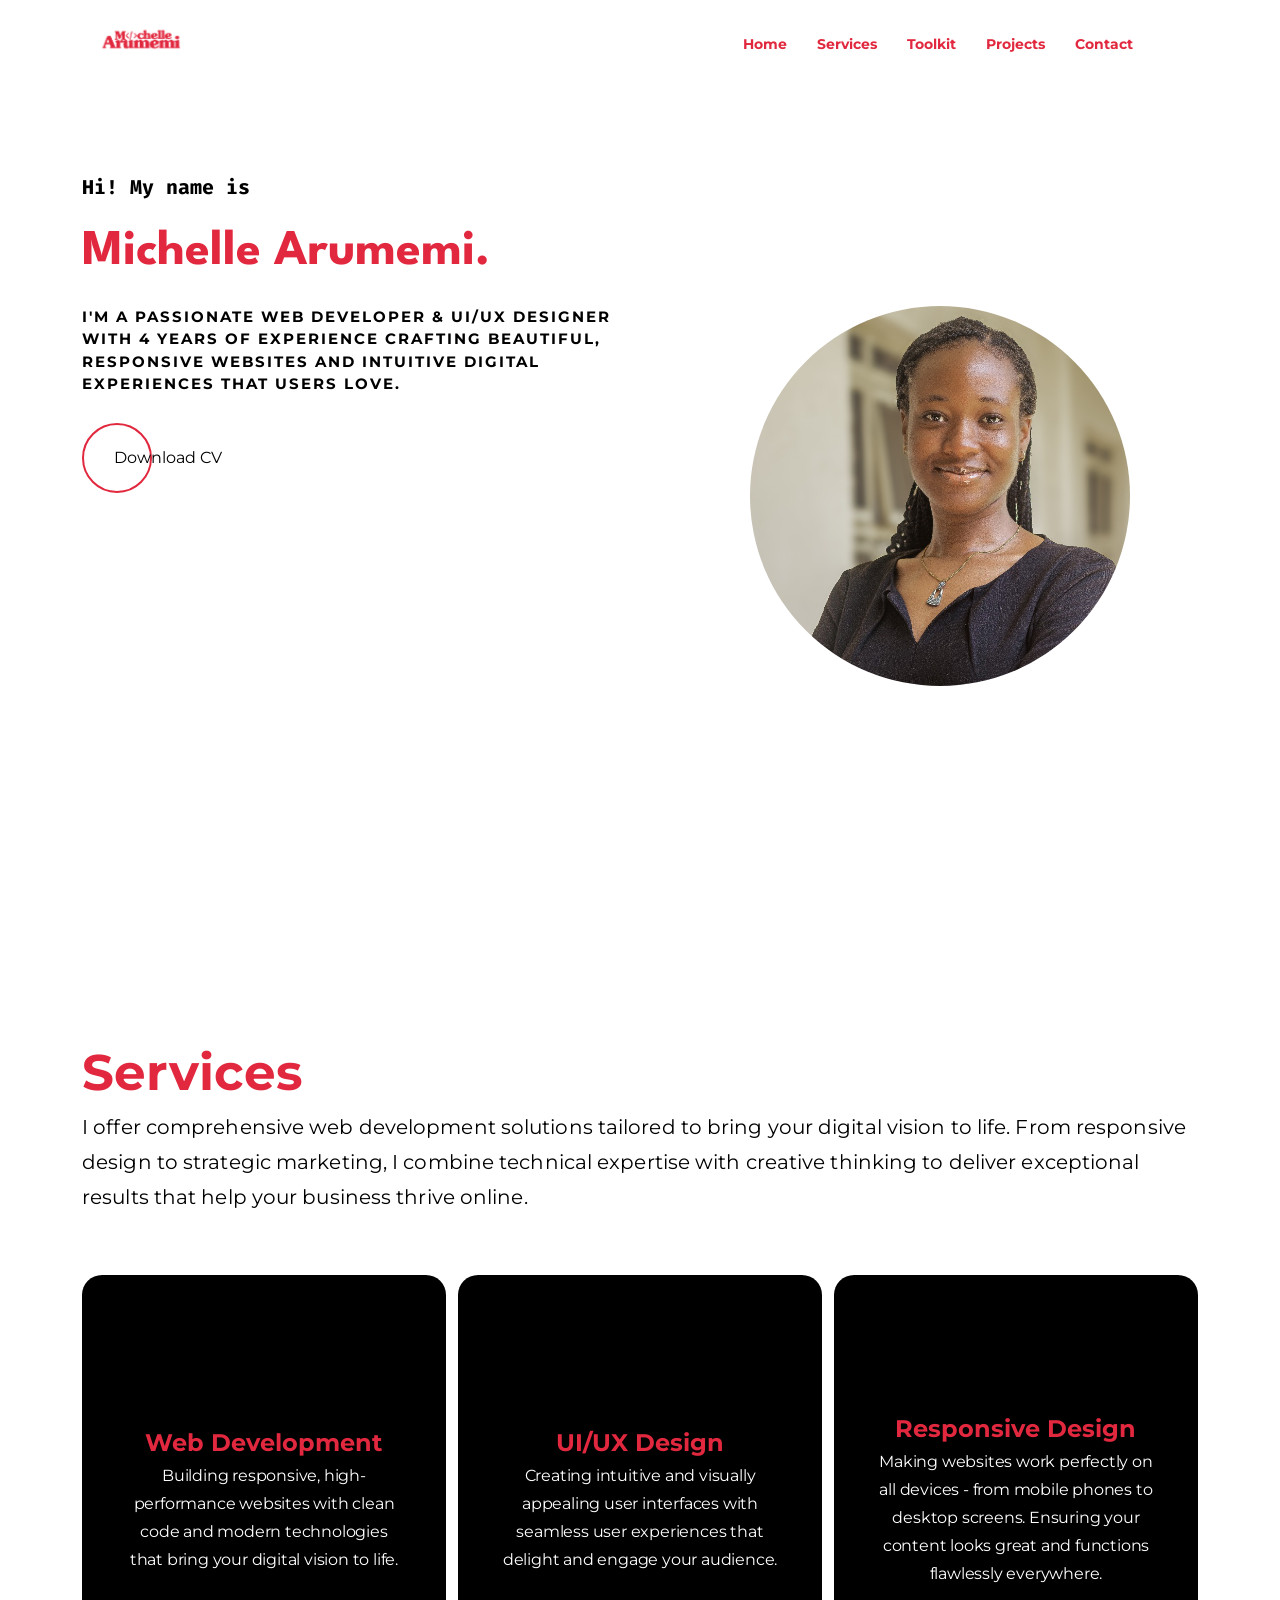
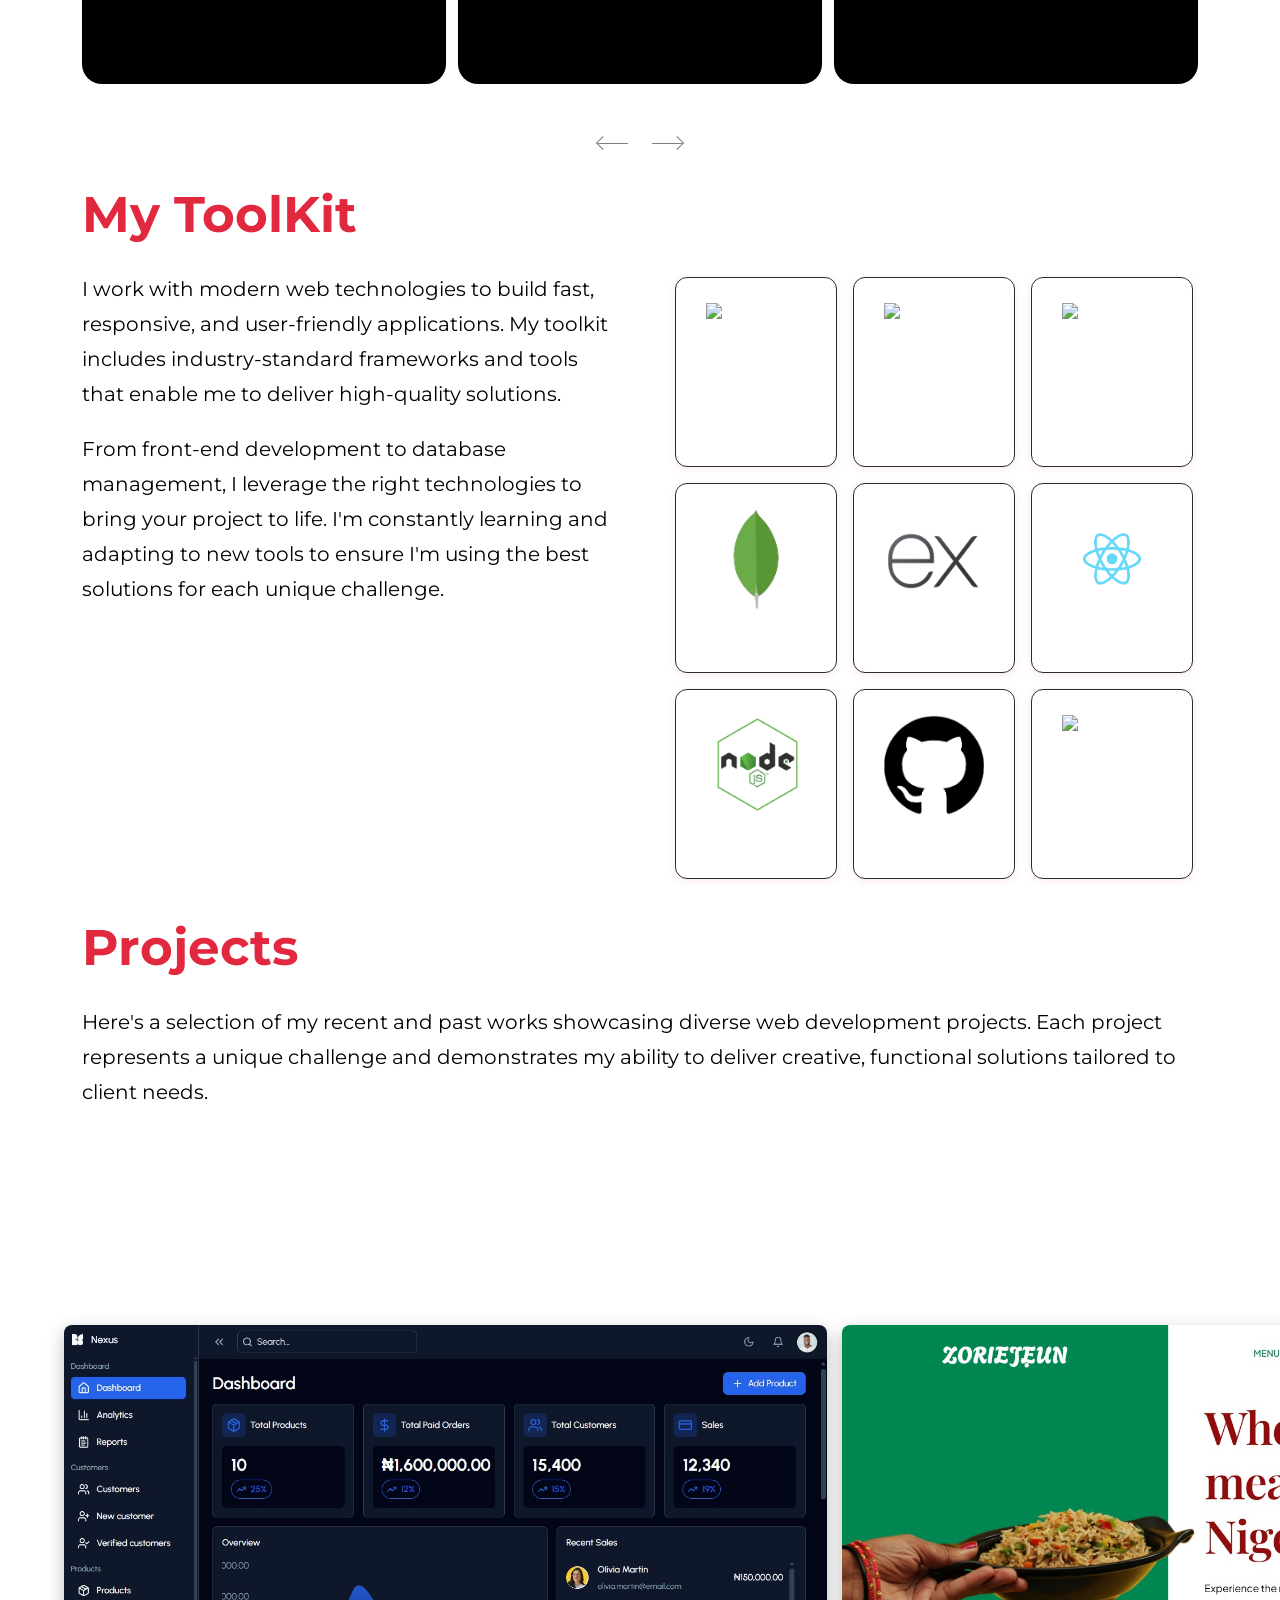
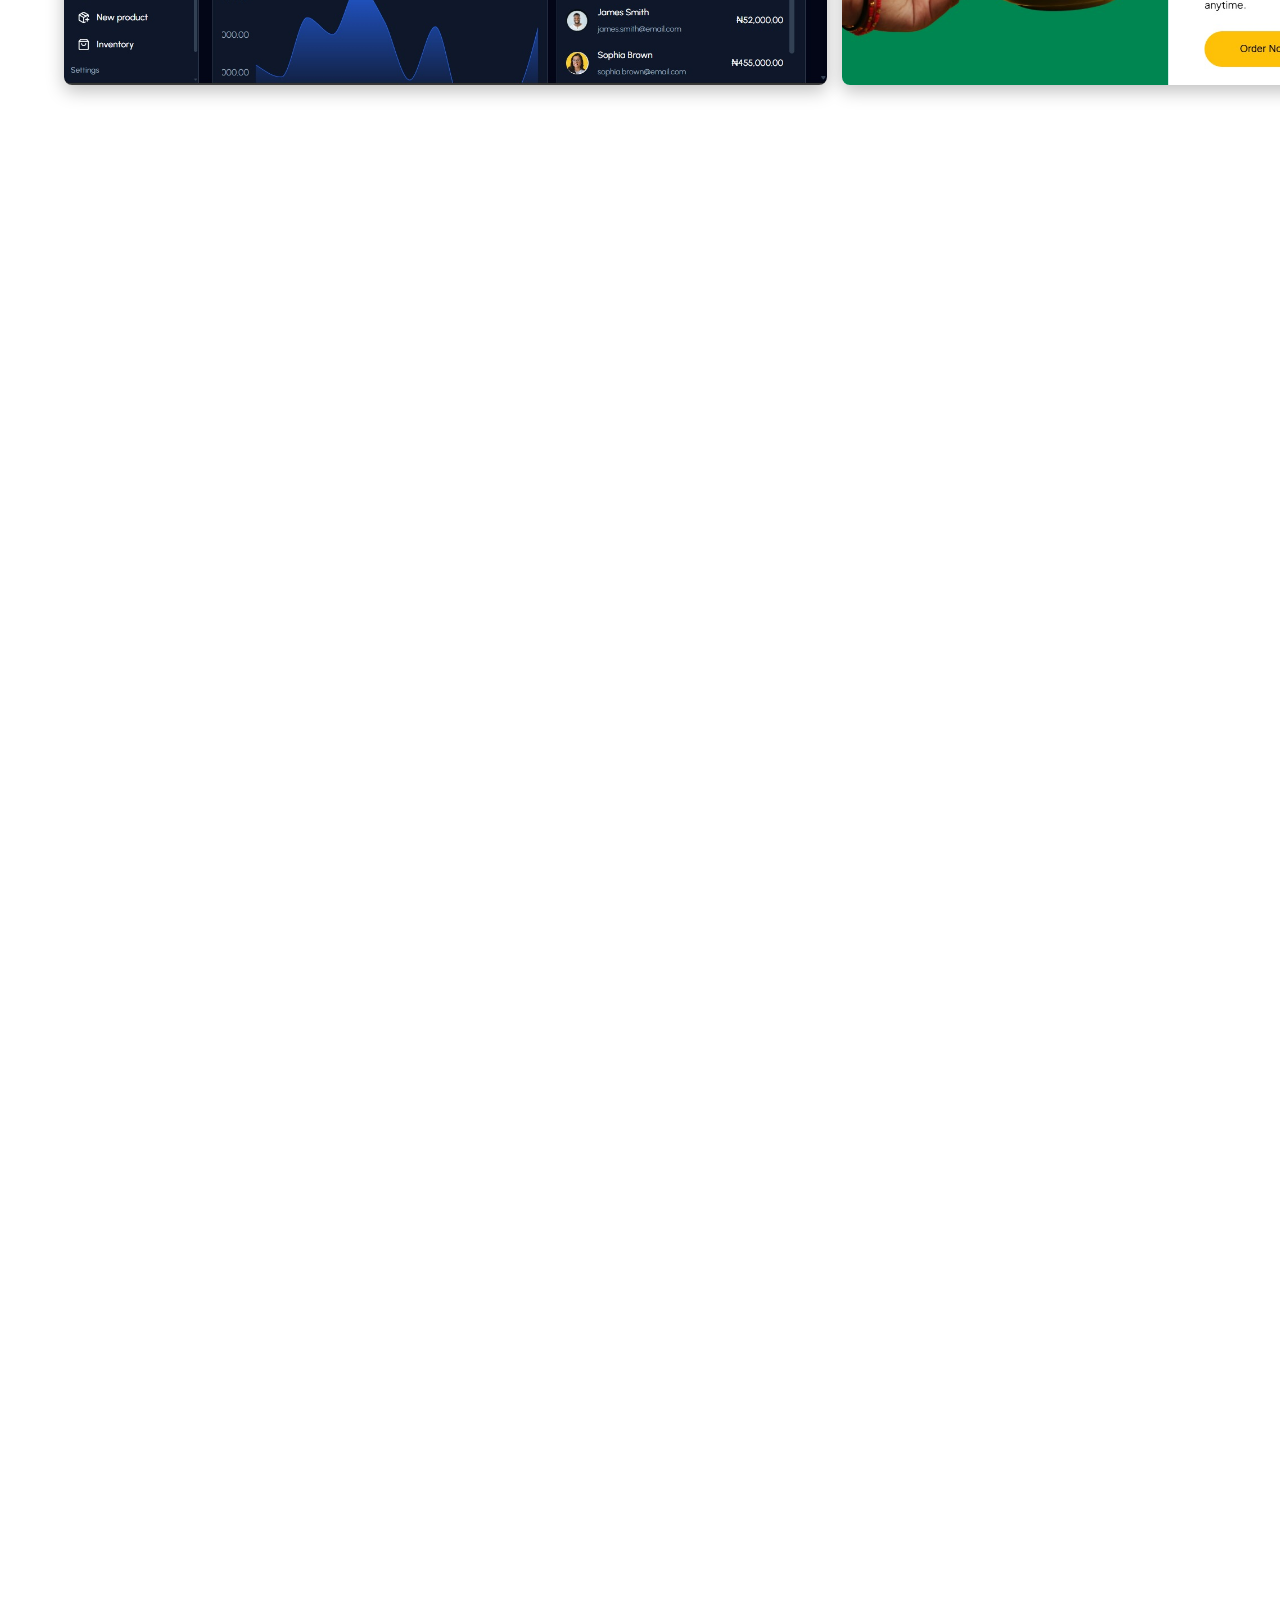
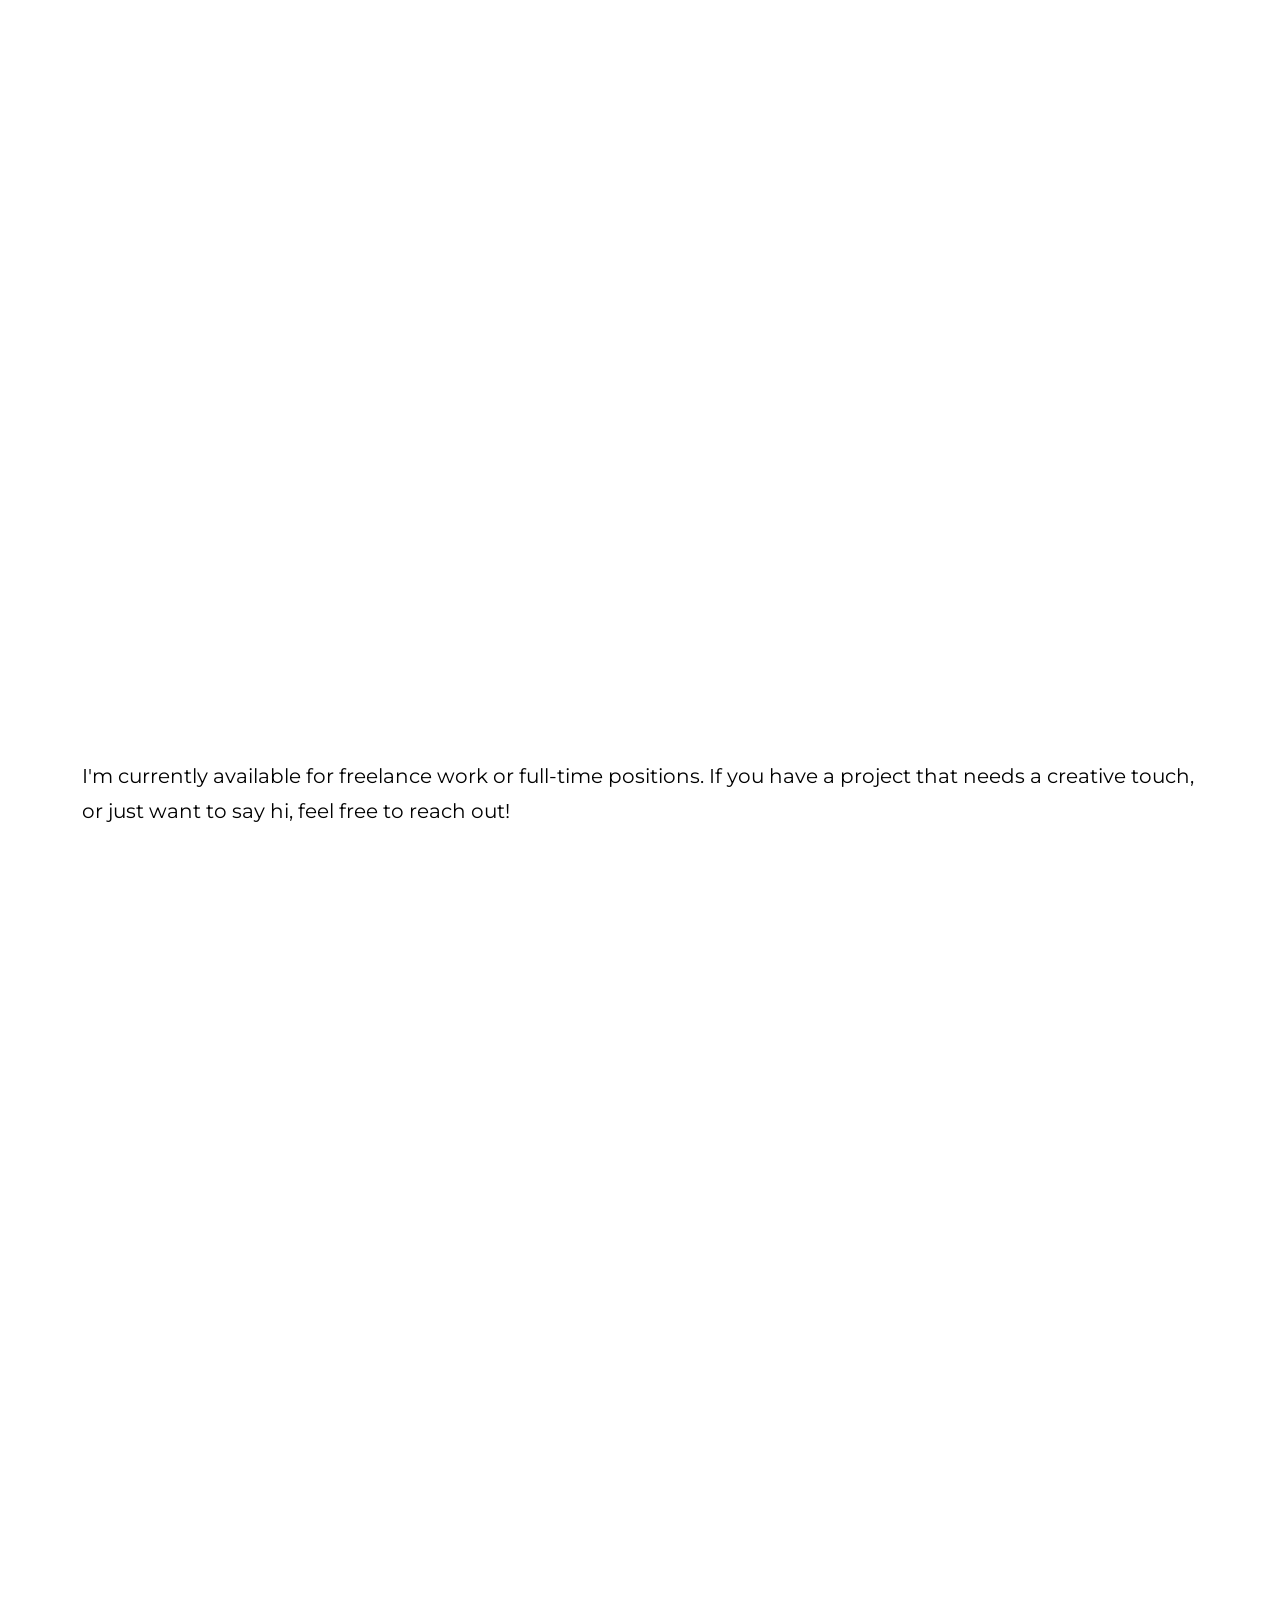
==== src/index.html @ b8d6b75d "added google verification meta tag" ====
<!DOCTYPE html>
<html lang="en">

<head>
  <meta charset="UTF-8">
  <meta http-equiv="X-UA-Compatible" content="IE=edge">
  <meta name="viewport" content="width=device-width, initial-scale=1.0">
  <meta name="google-site-verification" content="GN6QaIJpRxOqWHEwsWYzcxmdAcylYcNtfnic8w0XqiE" />
  

  <!-- primary meta tags -->
  <title>Michelle Arumemi - Web Development Portfolio</title>
  <meta name="title" content="Michelle Arumemi- Web Developer">
  <meta name="description" content="Michelle Arumemi - Web Developer crafting responsive, user-centric websites with HTML, CSS, JavaScript & React. View my portfolio of modern web projects.">
  <meta name="keywords" content="Michelle Arumemi, web developer, UI developer, HTML, CSS, JavaScript, React, modern web development, portfolio, responsive design, user-centric websites, front-end development, web projects">
  <meta name="author" content="Michelle Arumemi">

<!-- Favicon -->
<link rel="icon" type="image/svg+xml" href="./assets/images/mylogo.svg">
<link rel="icon" type="image/png" sizes="32x32" href="./assets/images/mylogo-32x32.png">
<link rel="icon" type="image/png" sizes="16x16" href="./assets/images/mylogo-16x16.png">
<link rel="apple-touch-icon" sizes="180x180" href="./assets/images/mylogo-180x180.png">
<link rel="manifest" href="./site.webmanifest">

  <!-- google font link -->
  <link rel="preconnect" href="https://fonts.googleapis.com">
  <link rel="preconnect" href="https://fonts.googleapis.com">
  <link rel="preconnect" href="https://fonts.gstatic.com" crossorigin>
  <link href="https://fonts.googleapis.com/css2?family=Agbalumo&family=Fira+Code:wght@300..700&family=League+Spartan:wght@100..900&family=Miniver&family=Montserrat:ital,wght@0,100..900;1,100..900&family=Playfair+Display:ital,wght@0,400..900;1,400..900&family=Roboto:ital,wght@0,100..900;1,100..900&family=Urbanist:ital,wght@0,100..900;1,100..900&display=swap" rel="stylesheet">
  
  <!-- custom css link -->
  <link rel="stylesheet" href="./css/style.css">

  <!-- Vercel Speed Insights -->
   <script>
    window.si = window.si || function () { (window.siq = window.siq || []).push(arguments); };
  </script>

   <script defer src="https://cdn.vercel-insights.com/v1/speed-insights/script.js"></script>

  <!-- Vercel Analytics -->
  <script defer src="https://cdn.vercel-insights.com/v1/script.js"></script>

  <!-- preload images -->
  <link rel="preload" as="image" href="./assets/images/hero-banner.jpg">

</head>

<body>

  <!-- #PRELOADER -->
  <div class="preloader" data-preloader>
<div class="preloader-wrap" id="star-preloader">
  <svg id="star" viewBox="-110 -110 220 220">
    <path id="star-path" d=""/>
    <circle id="dot" class="dot" r="5" cx="0" cy="0"/>
  </svg>
</div>
  </div>
  <!-- #HEADER -->
  <header class="header" data-header>
    <div class="container">
      <div style="display: contents;">
        <a href="">
          <img src="./assets/images/logo.png" class="logo" alt="Logo">
        </a>

        <button class="nav-toggle-btn" aria-label="Toggle menu">
          <span class="line line-1"></span>
          <span class="line line-2"></span>
          <span class="line line-3"></span>
        </button>

        <nav class="navbar">
          <ul class="navbar-list">
            <li><a href="#home" class="navbar-link">Home</a></li>
            <li><a href="#services" class="navbar-link">Services</a></li>
            <li><a href="#toolkit" class="navbar-link">Toolkit</a></li>
            <li><a href="#projects" class="navbar-link">Projects</a></li>
            <li><a href="#contact" class="navbar-link">Contact</a></li>
            <li>
              <a href="#" class="dark-mode-toggle" id="dark-mode-toggle" aria-label="Toggle dark mode">
                <ion-icon name="moon-outline" class="moon-icon"></ion-icon>
                <ion-icon name="sunny-outline" class="sun-icon"></ion-icon>
              </a>
            </li>
          </ul>
        </nav>
      </div>
    </div>
  </header>

  <div class="overlay"></div>
  
  <main>
    <article>

      <!-- #HERO -->
      <section class="section hero wave-section" id="home" aria-label="home">
        <div class="container">
          <div class="hero-content">
            <h6 class="h6 hero-title">Hi! My name is</h6>
            <h1 class="name">Michelle Arumemi.</h1>
            <p class="hero-subtitle">
              I'm a passionate Web Developer & UI/UX Designer with 4 years of experience crafting beautiful, responsive websites and intuitive digital experiences that users love.
            </p>
            <p class="section-text">
              <a href="./assets/CV/Arumemi_Michelle_Webdev_CV.pdf" class="btn has-before" download>
                <span class="span">Download CV</span>
                <ion-icon name="download-outline" aria-hidden="true"></ion-icon>
              </a>
            </p>
          </div>
        </div>
        <!-- Hero Banner Image -->
        <img src="./assets/images/hero-banner.jpg" alt="Hero Banner" class="hero-banner">
      </section>

      <!-- #SERVICES -->
      <section class="services" id="services" aria-labelledby="service-label">
        <div class="container">
          <div class="title-wrapper">
            <div>
              <h2 class="h2 section-title" id="service-label">Services</h2>
            </div>
            <p class="section-text">
              I offer comprehensive web development solutions tailored to bring your digital vision to life. 
              From responsive design to strategic marketing, I combine technical expertise with creative thinking 
              to deliver exceptional results that help your business thrive online.
            </p>
          </div>

          <div class="slider" data-slider>
            <ul class="slider-container service-list" data-slider-container>
              <!-- Card 1: Web Development -->
              <li class="slider-item" data-slider-item>
                <div class="service-card">
                  <div class="card-icon">
                    <ion-icon name="desktop-outline"></ion-icon>
                  </div>
                  <h3 class="h3 card-title">Web Development</h3>
                  <p class="card-text">
                    Building responsive, high-performance websites with clean code and modern technologies that bring your digital vision to life.
                  </p>
                  <span class="text-lg card-number">01</span>
                </div>
              </li>
              
              <!-- Card 2: UI/UX Design -->
              <li class="slider-item" data-slider-item>
                <div class="service-card">
                  <div class="card-icon">
                    <ion-icon name="color-palette-outline"></ion-icon>
                  </div>
                  <h3 class="h3 card-title">UI/UX Design</h3>
                  <p class="card-text">
                    Creating intuitive and visually appealing user interfaces with seamless user experiences that delight and engage your audience.
                  </p>
                  <span class="text-lg card-number">02</span>
                </div>
              </li>

              <!-- Card 3: Responsive Design -->
              <li class="slider-item" data-slider-item>
                <div class="service-card">
                  <div class="card-icon">
                    <ion-icon name="phone-portrait-outline"></ion-icon>
                  </div>
                  <h3 class="h3 card-title">Responsive Design</h3>
                  <p class="card-text">
                    Making websites work perfectly on all devices - from mobile phones to desktop screens. Ensuring your content looks great and functions flawlessly everywhere.
                  </p>
                  <span class="text-lg card-number">03</span>
                </div>
              </li>

              <!-- Card 4: Website Maintenance -->
              <li class="slider-item" data-slider-item>
                <div class="service-card">
                  <div class="card-icon">
                    <ion-icon name="settings-outline"></ion-icon>
                  </div>
                  <h3 class="h3 card-title">Website Maintenance</h3>
                  <p class="card-text">
                    Providing ongoing support, security updates, bug fixes, and content management to keep your website secure and running smoothly.
                  </p>
                  <span class="text-lg card-number">04</span>
                  <a href="#" class="layer-link" aria-label="Learn more about Website Maintenance"></a>
                </div>
              </li>

              <!-- Card 5: Performance Optimization -->
              <li class="slider-item" data-slider-item>
                <div class="service-card">
                  <div class="card-icon">
                    <ion-icon name="rocket-outline"></ion-icon>
                  </div>
                  <h3 class="h3 card-title">Performance Optimization</h3>
                  <p class="card-text">
                    Optimizing website speed, improving Core Web Vitals, and implementing best practices for better rankings and user experience.
                  </p>
                  <span class="text-lg card-number">05</span>
                </div>
              </li>

              <!-- Card 6: SEO Marketing -->
              <li class="slider-item" data-slider-item>
                <div class="service-card">
                  <div class="card-icon">
                    <ion-icon name="trending-up-outline"></ion-icon>
                  </div>
                  <h3 class="h3 card-title">SEO Marketing</h3>
                  <p class="card-text">
                    Optimizing your site's architecture and content to improve visibility and rank higher on major search engines.
                  </p>
                  <span class="text-lg card-number">06</span>
                </div>
              </li>
            </ul>

            <div class="slider-controls">
              <button class="slider-control prev" data-slider-prev aria-label="Slide to previous item">
                <div class="line"></div>
                <div class="arrow"></div>
              </button>
              <button class="slider-control next" data-slider-next aria-label="Slide to next item">
                <div class="line"></div>
                <div class="arrow"></div>
              </button>
            </div>

            <div class="swipe-hint"></div>
          </div>
        </div>
      </section>

      <!-- #TOOLKIT -->
      <section class="toolkit" id="toolkit" aria-label="my toolkit">
        <div class="container">
          <h2 class="h2 section-title">My ToolKit</h2>

          <div class="toolkit-wrapper">
            <div>
              <p class="section-text">
                I work with modern web technologies to build fast, responsive, and user-friendly applications. 
                My toolkit includes industry-standard frameworks and tools that enable me to deliver high-quality solutions.
              </p>
              <p class="section-text">
                From front-end development to database management, I leverage the right technologies to bring your 
                project to life. I'm constantly learning and adapting to new tools to ensure I'm using the best 
                solutions for each unique challenge.
              </p>
            </div>

            <div>
              <ul class="language-grid">
                <li class="language-item">
                  <img src="./assets/images/html.png" alt="html5" class="lang-img">
                  <p class="lang-name">Html</p>
                </li>
                <li class="language-item">
                  <img src="./assets/images/css.png" alt="css3" class="lang-img">
                  <p class="lang-name">Css</p>
                </li>
                <li class="language-item">
                  <img src="./assets/images/js.png" alt="javascript" class="lang-img">
                  <p class="lang-name">JavaScript</p>
                </li>
                  <li class="language-item">
                  <img src="./assets/images/mongodb.png" alt="MongoDB" class="lang-img">
                  <p class="lang-name">Mongo DB</p>
                </li>
                  <li class="language-item">
                  <img src="./assets/images/expressjs.png" alt="Express.js" class="lang-img">
                  <p class="lang-name">Express.js</p>
                </li>
                <li class="language-item">
                  <img src="./assets/images/react.png" alt="React" class="lang-img">
                  <p class="lang-name">React</p>
                </li>
  
                <li class="language-item">
                  <img src="./assets/images/node.png" alt="Node" class="lang-img">
                  <p class="lang-name">Node Js</p>
                </li>
                <li class="language-item">
                  <img src="./assets/images/gh.png" alt="Github" class="lang-img" id="github">
                  <p class="lang-name">Github</p>
                </li>
                <li class="language-item">
                  <img src="./assets/images/figma.png" alt="Figma" class="lang-img">
                  <p class="lang-name">Figma</p>
                </li>
              </ul>
            </div>
          </div>
        </div>
      </section>

      <!-- #PROJECTS -->
       <div id="projects"></div>
      <!-- DESKTOP PROJECTS SECTION (Horizontal Scroll) -->
      <section class="projects projects-desktop" id="projects-desktop" aria-labelledby="projects-label">
        <div class="title-wrapper container">
          <div>
            <h2 class="h2 section-title">Projects</h2>
          </div>
          <p class="section-text">
            Here's a selection of my recent and past works showcasing diverse web development projects. Each project 
            represents a unique challenge and demonstrates my ability to deliver creative, functional solutions 
            tailored to client needs.
          </p>
        </div>

        <!-- Horizontal scroll section (DESKTOP ONLY) -->
        <section id="sectionPin">
          <div class="pin-wrap-sticky">
            <div class="pin-wrap">
              <!-- Portfolio cards in horizontal layout -->
              <div class="projects-card">
                <img src="./assets/images/portfolio-1.jpg" loading="lazy" alt="Nexus Dashboard">
                <a href="https://nexus-wine-theta.vercel.app/" class="layer-link" target="_blank"></a>
                <div class="card-overlay">
                  <h3 class="h3">Nexus</h3>
                  <p>A modern business intelligence dashboard with comprehensive analytics, customer management, inventory tracking, and reporting tools. 
                    <br> Built with React, Tailwind CSS, and Recharts.</p>
                </div>
              </div>

              <div class="projects-card">
                <img src="./assets/images/portfolio-2.jpg" loading="lazy" alt="ZORIEJẸUN">
                <a href="https://zoriejeun.vercel.app/" class="layer-link" target="_blank"></a>
                <div class="card-overlay">
                  <h3 class="h3">ZORIEJẸUN</h3>
                  <p>Authentic Nigerian Cuisine. Experience the rich flavors of traditional Nigerian cuisine delivered to your doorstep. 
                    <br> Built with HTML, CSS & JavaScript.</p>
                </div>
              </div>

              <div class="projects-card">
                <img src="./assets/images/portfolio-5.jpg" loading="lazy" alt="EduVerse">
                <a href="https://edu-verse-self.vercel.app/" class="layer-link" target="_blank"></a>
                <div class="card-overlay">
                  <h3 class="h3">EduVerse</h3>
                  <p>Online course marketplace offering diverse learning opportunities. Browse, purchase, and access educational content. 
                    <br> Built with HTML, CSS & JavaScript.</p>
                </div>
              </div>

              <div class="projects-card">
                <img src="./assets/images/portfolio-6.jpg" loading="lazy" alt="SmartLiving">
                <a href="https://smartliving-phi.vercel.app/" class="layer-link" target="_blank"></a>
                <div class="card-overlay">
                  <h3 class="h3">SmartLiving</h3>
                  <p>Explore the possibilities of connected living with SmartLiving. Your intelligent gateway to the future home with IoT integration and smart automation.
                    <br> Built with React & Tailwind CSS.</p>
                </div>
              </div>
            </div>
          </div>
        </section>
      </section>

      <!-- MOBILE PROJECTS SECTION (Stacking Cards) -->
      <section class="projects projects-mobile" id="projects-mobile" aria-labelledby="projects-label">
        <div class="title-wrapper container">
          <div>
            <h2 class="h2 section-title">Projects</h2>
          </div>
          <p class="section-text">
            Here's a selection of my recent and past works showcasing diverse web development projects. Each project 
            represents a unique challenge and demonstrates my ability to deliver creative, functional solutions 
            tailored to client needs.
          </p>
        </div>

        <!-- Stacking cards container (MOBILE ONLY) -->
        <div id="cards" class="stack-cards">
          <!-- Card 1 -->
          <div class="card" style="--index: 1;">
            <div class="card__content">
              <div class="projects-card">
                <img src="./assets/images/portfolio-1.jpg" loading="lazy" alt="Nexus Dashboard">
                <a href="https://nexus-wine-theta.vercel.app/" class="layer-link" target="_blank"></a>
                <div class="card-overlay">
                  <h3 class="h3">Nexus</h3>
                  <p>A modern business intelligence dashboard with comprehensive analytics, customer management, inventory tracking, and reporting tools. 
                    <br> Built with React, Tailwind CSS, and Recharts.</p>
                </div>
              </div>
            </div>
          </div>

          <!-- Card 2 -->
          <div class="card" style="--index: 2;">
            <div class="card__content">
              <div class="projects-card">
                <img src="./assets/images/portfolio-2.jpg" loading="lazy" alt="ZORIEJẸUN">
                <a href="https://zoriejeun.vercel.app/" class="layer-link" target="_blank"></a>
                <div class="card-overlay">
                  <h3 class="h3">ZORIEJẸUN</h3>
                  <p>Authentic Nigerian Cuisine. Experience the rich flavors of traditional Nigerian cuisine delivered to your doorstep. 
                    <br> Built with HTML, CSS & JavaScript.</p>
                </div>
              </div>
            </div>
          </div>

          <!-- Card 3 -->
          <div class="card" style="--index: 3;">
            <div class="card__content">
              <div class="projects-card">
                <img src="./assets/images/portfolio-5.jpg" loading="lazy" alt="EduVerse">
                <a href="https://edu-verse-self.vercel.app/" class="layer-link" target="_blank"></a>
                <div class="card-overlay">
                  <h3 class="h3">EduVerse</h3>
                  <p>Online course marketplace offering diverse learning opportunities. Browse, purchase, and access educational content. 
                    <br> Built with HTML, CSS & JavaScript.</p>
                </div>
              </div>
            </div>
          </div>

          <!-- Card 4 -->
          <div class="card" style="--index: 4;">
            <div class="card__content">
              <div class="projects-card">
                <img src="./assets/images/portfolio-6.jpg" loading="lazy" alt="SmartLiving">
                <a href="https://smartliving-phi.vercel.app/" class="layer-link" target="_blank"></a>
                <div class="card-overlay">
                  <h3 class="h3">SmartLiving</h3>
                  <p>Explore the possibilities of connected living with SmartLiving. Your intelligent gateway to the future home with IoT integration and smart automation.
                    <br> Built with React & Tailwind CSS.</p>
                </div>
              </div>
            </div>
          </div>
        </div>
      </div>
      </section>

      <div class="scroll-hint">
        <span class="hint-arrows">
          <span class="hint-arrow"></span>
          <span class="hint-arrow"></span>
          <span class="hint-arrow"></span>
        </span>
        Keep scrolling
      </div>

      <!-- #CONTACT -->
      <section class="contact" id="contact" aria-labelledby="contact-label">
        <div class="container">
          <h2 class="h2 section-title">Let's Work Together</h2>
          <p class="section-text">
            I'm currently available for freelance work or full-time positions. If you have a project 
            that needs a creative touch, or just want to say hi, feel free to reach out!
          </p>
   <div class="contact-wrapper">
  <form action="https://formspree.io/f/xaqqyqdd" method="POST" class="contact-form" id="contact-form">
  <!-- Add this hidden input -->
  <input type="hidden" name="_next" value="https://michellearumemi.vercel.app/#contact">
  <input type="hidden" name="_subject" value="New message from portfolio!">
    <div class="input-wrapper">
      <input type="text" name="name" placeholder="Name" required class="input-field">
      <input type="email" name="email_address" placeholder="Email" required class="input-field">
    </div>

    <input type="text" name="subject" placeholder="Subject" class="input-field">

    <textarea name="message" placeholder="Message" required class="input-field"></textarea>

    <button type="submit" class="btn has-before">
      <span class="span">Send Message</span>
      <ion-icon name="paper-plane-outline" aria-hidden="true"></ion-icon>
    </button>
  <div id="success-msg" style="display:none; margin-top: 16px; padding: 14px 20px; background: #d4edda; color: #155724; border-radius: 8px; font-weight: 500;">
    ✅ Message sent successfully! I'll get back to you soon.
  </div>
  </form>
</div>     
      </section>

    </article>
  </main>

  <!-- #FOOTER -->
  <footer class="footer-basic">
    <div class="footer-content">
      <!-- Social Media Links -->
      <div class="social">
        <a href="https://github.com/michellearumemi" class="social-link" title="Github" target="_blank" rel="noopener noreferrer">
          <ion-icon name="logo-github"></ion-icon>
        </a>
        <a href="https://instagram.com/ohitarh" class="social-link" title="Instagram" target="_blank" rel="noopener noreferrer">
          <ion-icon name="logo-instagram"></ion-icon>
        </a>
        <a href="https://linkedin.com/in/michellearumemi" class="social-link" title="LinkedIn" target="_blank" rel="noopener noreferrer">
          <ion-icon name="logo-linkedin"></ion-icon>
        </a>
      </div>

      <!-- Contact Information - Horizontal Layout -->
      <div class="footer-info">
        <div class="footer-item">
          <p class="h4 footer-list-title">Email</p>
          <a href="mailto:michellearumemi20@gmail.com" class="footer-link">
            michellearumemi20@gmail.com
          </a>
        </div>

        <div class="footer-item">
          <p class="h4 footer-list-title">Location</p>
          <a href="https://maps.google.com/?q=Abuja,Nigeria" target="_blank" class="footer-link">
            Abuja, Nigeria
          </a>
        </div>

        <div class="footer-item">
          <p class="h4 footer-list-title">Phone</p>
          <a href="tel:+2348102829322" class="footer-link">+234 (0) 915-829-0491</a>
        </div>
      </div>

      <!-- Copyright -->
      <p class="copyright">
        © 2026 Michelle Arumemi. All rights reserved.
      </p>
    </div>
  </footer>

  <!-- Scroll to Top Button -->
  <button id="scrollToTop" class="scroll-to-top" aria-label="Scroll to top">
    <ion-icon name="rocket-outline"></ion-icon>
    <span class="tooltip">Beam Me Up, Scotty!</span>
  </button>

  <!-- custom js link -->
  <script type="module" src="./js/script.js"></script>
  <script src="./js/card-swipe.js"></script>
  
  <!-- ionicon link -->
  <script type="module" src="https://unpkg.com/ionicons@5.5.2/dist/ionicons/ionicons.esm.js"></script>
  <script nomodule src="https://unpkg.com/ionicons@5.5.2/dist/ionicons/ionicons.js"></script>

</body>

</html>
---- src/css/style.css ----
@import url("https://fonts.googleapis.com/css2?family=League+Spartan:wght@400;700;800&family=Montserrat:wght@400;700;800&family=Fira+Code:wght@400;700&display=swap");

/*-----------------------------------*\
  #main.css
  Portfolio Website Stylesheet

  Structure:
  1.  Custom Properties
  2.  Reset
  3.  Reused Styles
  4.  Dark Mode Variables
  5.  Dark Mode Toggle Button
  6.  Preloader
  7.  Header & Navbar
  8.  Hero
  9.  Services
  10. Toolkit
  11. Scroll Hint (Desktop)
  12. Projects (Desktop)
  13. Contact
  14. Footer
  15. Scroll To Top
  16. Scroll Reveal Animations

  Breakpoints (mobile-last approach):
  ├── Base styles           → All screen sizes (desktop-first defaults)
  ├── @media (max-width: 768px)  → Tablets and all phones
  ├── @media (max-width: 480px)  → Small phones only (overrides)
  └── @media (max-width: 360px)  → Very small phones only (overrides)
\*-----------------------------------*/


/*-----------------------------------*\
  #CUSTOM PROPERTIES
\*-----------------------------------*/

:root {
  /* Fonts */
  --ff-league: "League Spartan", sans-serif;
  --ff-syne: "Montserrat", sans-serif;

  /* Colors — Light Mode defaults */
  --raisin-black: #e1283e;
  --roman-silver: #ffffff;
  --eerie-black: #ffffff;      /* page background */
  --white: #000000;            /* text / foreground */
  --white_a10: #e1283e;
  --white_a5: #ffffff;

  --primary-red: rgb(225, 40, 62);
  --pure-white: rgb(255, 255, 255);
  --pure-black: rgb(0, 0, 0);

  /* Font Sizes */
  --fs-1: 4.8rem;
  --fs-2: 4.5rem;
  --fs-3: 4rem;
  --fs-4: 2.4rem;
  --fs-5: 2rem;
  --fs-6: 1.8rem;
  --fs-7: 1.4rem;
  --fs-8: 1.2rem;

  /* Font Weights */
  --fw-800: 800;
  --fw-700: 700;

  /* Spacing */
  --section-padding: 100px;

  /* Border Radius */
  --radius-pill: 100px;
  --radius-circle: 50%;

  /* Transitions */
  --transition-1: 0.25s ease;
  --transition-2: 0.5s ease;
  --cubic-in: cubic-bezier(0.51, 0.03, 0.64, 0.28);
  --cubic-out: cubic-bezier(0.05, 0.83, 0.52, 0.97);
  --cubic-bounce: 0.6s cubic-bezier(0.68, -0.55, 0.265, 1.55);
  --cubic-ease-out: 700ms cubic-bezier(0.17, 0.67, 0, 1.01);
}


/*-----------------------------------*\
  #RESET
\*-----------------------------------*/

/* Prevent font size inflation on mobile */
html {
  -webkit-text-size-adjust: 100%;
  -moz-text-size-adjust: 100%;
  text-size-adjust: 100%;
  touch-action: manipulation;
}

/* Force 16px on inputs to prevent iOS auto-zoom */
input,
select,
textarea {
  font-size: 16px !important;
}

*,
*::before,
*::after {
  margin: 0;
  padding: 0;
  box-sizing: border-box;
}

li { list-style: none; }

a,
img,
span,
data,
button,
ion-icon {
  display: block;
}

a {
  color: inherit;
  text-decoration: none;
}

img { height: auto; }

button {
  background: none;
  border: none;
  font: inherit;
}

ion-icon { pointer-events: none; }

html {
  font-family: var(--ff-syne);
  font-size: 10px;
  scroll-behavior: smooth;
}

body {
  background-color: var(--eerie-black);
  color: var(--roman-silver);
  font-size: 1.6rem;
  line-height: 1.75;
}

body.loaded { overflow: overlay; }
body.nav-active { overflow: hidden; }

/* Custom scrollbar */
::-webkit-scrollbar { width: 5px; }
::-webkit-scrollbar-track { background: transparent; }
::-webkit-scrollbar-thumb {
  background-color: var(--white);
  border-radius: 20px;
}
::-webkit-scrollbar-thumb:horizontal { visibility: hidden; }


/*-----------------------------------*\
  #REUSED STYLES
\*-----------------------------------*/

.container {
  padding-inline: 12px;
  max-width: 1140px;
  margin-inline: auto;
}

.section { padding-block: var(--section-padding); }

/* Headings */
.h1 {
  font-size: var(--fs-3);
  font-weight: var(--fw-800);
}

.h1,
.h2,
.h4 {
  color: var(--white);
  line-height: 1;
}

.h2 { font-size: var(--fs-2); }

.h3 {
  color: var(--white);
  font-size: var(--fs-4);
  line-height: 1.5;
}

.h4 { font-size: var(--fs-5); }

.h2,
.h3,
.h4 { font-weight: var(--fw-700); }

.w-100 { width: 100%; }

/* Pseudo-element helper */
.has-before { position: relative; z-index: 1; }
.has-before::before { position: absolute; content: ""; z-index: -1; }

/* Button with animated left circle */
.btn {
  color: var(--white);
  display: flex;
  align-items: center;
  gap: 4px;
  max-width: max-content;
  min-width: max-content;
  padding: 20px 32px;
}

.btn::before {
  width: 70px;
  height: 70px;
  top: 50%;
  left: 0;
  transform: translateY(-50%);
  border: 2px solid #e1283e;
  border-radius: var(--radius-circle);
  transition: var(--cubic-bounce);
}

.btn:is(:hover, :focus-visible)::before {
  left: calc(100% - 70px);
}

/* Section labels */
.section-subtitle {
  text-transform: uppercase;
  font-size: var(--fs-8);
  font-weight: var(--fw-700);
  margin-block-end: 20px;
  letter-spacing: 2px;
}

.section-title {
  margin-top: 2px;
  font-size: 50px;
  color: #e1283e;
  line-height: 1.5em;
}

.section-title br {
  display: block !important;
  line-height: 1.2 !important;
  height: 0.5em !important;
  content: "" !important;
}

/* Full-area clickable link overlay (used on project cards) */
.layer-link {
  position: absolute;
  top: 0;
  left: 0;
  width: 100%;
  height: 100%;
  z-index: 1;
}

/* Generic slider base */
.slider {
  --slider-items: 1;
  --item-gap: 12px;
  margin-block-start: 60px;
  overflow: hidden;
}

.slider-container {
  position: relative;
  display: flex;
  gap: var(--item-gap);
  transition: transform var(--cubic-ease-out);
}

.slider-item {
  --total-gap: calc(var(--item-gap) * (var(--slider-items) - 1));
  --item-width: calc(
    (100% / var(--slider-items)) - (var(--total-gap) / var(--slider-items))
  );
  min-width: var(--item-width);
  width: var(--item-width);
}

/* Slider arrow controls */
.slider-control .line {
  width: 30px;
  height: 1px;
  background-color: var(--white);
}

.slider-control .arrow {
  position: absolute;
  transform: translateY(-60%) rotate(45deg);
  width: 10px;
  height: 10px;
  border-style: solid;
  border-color: var(--white);
}

.slider-control.prev .arrow { left: 0;  border-width: 0 0 1px 1px; }
.slider-control.next .arrow { right: 0; border-width: 1px 1px 0 0; }

/* Image holder with aspect ratio */
.img-holder {
  aspect-ratio: var(--width) / var(--height);
  background-color: var(--white_a5);
  overflow: hidden;
}

.img-cover {
  width: 100%;
  height: 100%;
  object-fit: cover;
}

/* Large text utility */
.text-lg {
  font-family: var(--ff-syne);
  font-size: var(--fs-1);
}

#home,
#services,
#toolkit,
#projects,
#contact {
  scroll-margin-top: 70px;
}

svg {
  width: 128px;
  height: 128px;
}

/*-----------------------------------*\
  #DARK MODE VARIABLES
  Applied when <html data-theme="dark">
\*-----------------------------------*/

[data-theme="dark"] {
  --eerie-black: #000000;
  --roman-silver: #ffffff;
  --white: #ffffff;
  --white_a5: rgba(255, 255, 255, 0.05);
  --white_a10: rgba(255, 255, 255, 0.1);
}

/* Dark mode: frosted header */
[data-theme="dark"] .header.active {
  background-color: rgba(43, 43, 43, 0.35) !important;
  backdrop-filter: blur(10px);
  -webkit-backdrop-filter: blur(10px);
  padding-block: 15px;
  height: 70px;
}

[data-theme="dark"] .navbar-link       { color: #e1283e; }
[data-theme="dark"] .hero-title        { color: #ffffff; }

/* Dark mode: service cards */
[data-theme="dark"] .service-card {
  background-color: #1a1a1a;
  color: #ffffff;
  border: 1px solid #333;
}
[data-theme="dark"] .service-card .card-title { color: #e1283e; }
[data-theme="dark"] .service-card .card-text  { color: #cccccc; }
[data-theme="dark"] .service-card:is(:hover, :focus-within) {
  background-color: #2a2a2a;
}

/* Dark mode: toolkit */
[data-theme="dark"] .language-item {
  background-color: #1a1a1a;
  border-color: #333;
}
[data-theme="dark"] .lang-name {
  color: transparent;
  opacity: 0;
  transition: all 0.3s ease;
}
[data-theme="dark"] .language-item:hover .lang-name {
  color: #ffffff;
  opacity: 1;
}
[data-theme="dark"] .toolkit-wrapper .section-text,
[data-theme="dark"] p.section-text {
  color: #ffffff;
  margin-top: 2px;
}

/* Dark mode: contact */
[data-theme="dark"] .contact .section-text { color: #ffffff; }
[data-theme="dark"] .input-field {
  background-color: #1a1a1a;
  border-color: #333;
  color: #ffffff;
}
[data-theme="dark"] .input-field::placeholder { color: #888; }

/* Dark mode: footer */
[data-theme="dark"] .footer-basic               { background-color: #000000; }
[data-theme="dark"] .footer-basic .footer-link  { color: #ffffff; }
[data-theme="dark"] .social-link {
  border-color: rgba(255, 255, 255, 0.2);
  color: #ffffff;
}

/* Dark mode: scrollbar accent */
[data-theme="dark"] ::-webkit-scrollbar-thumb { background-color: #e1283e; }

/* Dark mode: invert GitHub icon to show on dark background */
[data-theme="dark"] #github {
  filter: invert(1) brightness(100) !important;
  -webkit-filter: invert(1) brightness(100) !important;
}


/*-----------------------------------*\
  #DARK MODE TOGGLE BUTTON
  Shared styles for both header and navbar toggles.
  Icon swap: moon shown in light mode, sun shown in dark mode.
\*-----------------------------------*/

.dark-mode-toggle {
  display: flex !important;
  align-items: center;
  justify-content: center;
  width: 40px;
  height: 40px;
  flex-shrink: 0;
  background: transparent;
  border: none;
  cursor: pointer;
  padding: 0;
  margin: 0;
  position: relative;
}

.dark-mode-toggle ion-icon {
  font-size: 20px;
  color: #e1283e;
  position: absolute;
  top: 50%;
  left: 50%;
  transition: opacity 0.3s ease, transform 0.3s ease;
}

/* Light mode: moon visible, sun hidden */
.dark-mode-toggle .moon-icon {
  opacity: 1;
  transform: translate(-50%, -50%) scale(1);
}
.dark-mode-toggle .sun-icon {
  opacity: 0;
  transform: translate(-50%, -50%) scale(0);
}

/* Dark mode: sun visible, moon hidden */
[data-theme="dark"] .dark-mode-toggle .moon-icon {
  opacity: 0;
  transform: translate(-50%, -50%) scale(0);
}
[data-theme="dark"] .dark-mode-toggle .sun-icon {
  opacity: 1;
  transform: translate(-50%, -50%) scale(1);
}

.dark-mode-toggle:hover { opacity: 0.8; }

/* Desktop navbar toggle — keep position relative so icons center correctly */
.navbar .dark-mode-toggle {
  position: relative !important;
  width: 40px !important;
  height: 40px !important;
  margin: 0 !important;
  padding: 0 !important;
  display: flex !important;
  align-items: center !important;
  justify-content: center !important;
  transform: none !important;
}

.navbar .dark-mode-toggle ion-icon {
  position: absolute !important;
  top: 50% !important;
  left: 50% !important;
  transform: translate(-50%, -50%) !important;
  font-size: 20px !important;
}


/*-----------------------------------*\
  #PRELOADER
  Full-screen star-draw animation shown on initial page load,
  fades out once DOM is ready.
\*-----------------------------------*/

/* ── Outer preloader shell (invisible, just needed for data-preloader attr) ── */
.preloader {
  position: fixed;
  top: 0; left: 0;
  width: 100%; height: 100vh;
  z-index: 9999;
  pointer-events: none; /* outer div never blocks — inner wrap does */
}

/* ── Inner wrap: the actual full-screen overlay ── */
.preloader-wrap {
  position: fixed;
  top: 0; left: 0;
  width: 100%; height: 100vh;
  background-color: #ffffff;
  z-index: 9999;
  display: flex;
  align-items: center;
  justify-content: center;
  transition: opacity 0.8s ease;
  pointer-events: all;
}

/* JS adds .loaded to #star-preloader (the .preloader-wrap element) */
.preloader-wrap.loaded {
  opacity: 0;
  pointer-events: none;
}

/* Star SVG sizing */
#star-preloader svg,
#star {
  width: 150px;
  height: 150px;
  overflow: visible;
}

/* Star outline path */
#star-path {
  fill: none;
  stroke: #E1283E;
  stroke-width: 5;
  stroke-linecap: round;
  stroke-linejoin: round;
  filter: drop-shadow(0 0 6px rgba(225, 40, 62, 0.5));
}

/* Leading dot — id="dot" matching your HTML */
#dot {
  fill: #E1283E;
  filter: drop-shadow(0 0 5px #E1283E);
  opacity: 0;
}

/* Dark mode preloader */
[data-theme="dark"] .preloader-wrap { background-color: #000000; }


/*-----------------------------------*\
  #HEADER & NAVBAR
  Fixed header with frosted-glass effect on scroll.
  Desktop: horizontal nav links.
  Mobile:  slide-in drawer (see 768px breakpoint).
\*-----------------------------------*/

.header {
  position: fixed;
  top: 0;
  left: 0;
  width: 100%;
  background-color: transparent;
  padding-block: 4px;
  z-index: 4;
  transition: var(--transition-1);
}

/* Frosted glass on scroll — toggled via JS */
.header.active {
  background-color: rgba(255, 255, 255, 0.1) !important;
  backdrop-filter: blur(10px);
  -webkit-backdrop-filter: blur(10px);
  padding-block: 15px;
  height: 70px;
}

.header .container {
  display: flex;
  justify-content: space-between;
  align-items: center;
  max-width: 1140px;
  margin-inline: auto;
  padding-inline: 12px;
  height: 100%;
  position: relative;
  z-index: 5;
}

.header .container > div {
  display: flex;
  align-items: center;
  gap: 20px;
  width: 100%;
  justify-content: space-between;
}

/* Oversized logo — negative margin crops whitespace */
.logo {
  height: 175px;
  width: 200px;
  margin: -40px;
  margin-left: -40px;
  margin-top: -50px;
  object-fit: contain;
  position: relative;
  z-index: 5;
}

/* Hide hamburger on desktop — only shown inside @media (max-width: 768px) */
.nav-toggle-btn { display: none; }

/* Desktop nav: static inline list */
.navbar {
  visibility: visible;
  height: auto;
  background: none;
  right: 0;
  padding: 0;
  position: static;
}

.navbar-list {
  display: flex;
  gap: 20px;
  padding-left: 100px;
  color: #e1283e;
  align-items: center;
  width: 100%;
  justify-content: flex-end;
}

/* Animated corner-bracket underline on hover */
.navbar-link {
  margin-top: -30px;
  color: #e1283e;
  font-size: var(--fs-7);
  font-weight: var(--fw-700);
  padding: 7px 5px;
  display: inline-block;
  background:
    linear-gradient(#e1283e 0 0) 0 0,
    linear-gradient(#e1283e 0 0) 0 0,
    linear-gradient(#e1283e 0 0) 0 100%,
    linear-gradient(#e1283e 0 0) 0 100%,
    linear-gradient(#e1283e 0 0) 100% 0,
    linear-gradient(#e1283e 0 0) 100% 0,
    linear-gradient(#e1283e 0 0) 100% 100%,
    linear-gradient(#e1283e 0 0) 100% 100%;
  background-size: var(--d, 0) 3px, 3px var(--d, 0);
  background-repeat: no-repeat;
  transition: 0.5s;
}

.navbar-link:hover { --d: 10px; }
.navbar-link:is(:hover, :focus-visible) { text-shadow: 1px 0 0 var(--eerie-black); }

.navbar-list li:last-child { margin-left: 0; padding-right: 0; }

/* Overlay hidden on desktop; shown as dim backdrop on mobile */
.overlay { display: none; }


/*-----------------------------------*\
  #HERO
\*-----------------------------------*/

.hero .container {
  position: relative;
  min-height: calc(100vh - 70px);
  display: flex;
  align-items: flex-start;
  padding-block: 20px 40px;
  margin-top: -20px;
}

.hero-content {
  width: 52%;
  display: flex;
  flex-direction: column;
  justify-content: flex-start;
  padding-top: 70px;
}

.hero-title {
  color: #000000;
  margin-top: 0;
  margin-bottom: 4px;
  font-family: "Fira Code", monospace;
  font-size: 20px;
  text-align: left;
}

.name {
  font-size: 50px;
  font-family: var(--ff-league);
  color: #e1283e;
  text-align: left;
  margin-bottom: 6px;
}

.hero-subtitle {
  font-size: 15px;
  text-transform: uppercase;
  font-weight: var(--fw-700);
  color: var(--white);
  letter-spacing: 2px;
  line-height: 1.5em;
  margin-block: 3px 16px;
  text-align: left;
}

.hero .section-text { margin-block: 12px 16px; }
.hero .btn { margin-inline: 0; }

/* Circular portrait, greyscale on hover */
.hero-banner {
  position: absolute;
  right: 150px;
  top: 53%;
  transform: translateY(-45%);
  width: 380px;
  height: 380px;
  object-fit: cover;
  object-position: top center;
  border-radius: 50%;
  filter: grayscale(0%);
  transition: filter 0.5s ease;
  display: block;
}

.hero-banner:hover { filter: grayscale(100%); }


/*-----------------------------------*\
  #SERVICES
  Desktop: 3-column slider controlled by arrow buttons.
  Scroll stops at each end — no looping (see script.js).
\*-----------------------------------*/

.services .container { margin-top: 25px; }

.services .section-text {
  color: #000000;
  font-size: 20px;
  letter-spacing: 0.1px;
}

.service-card .card-title {
  display: flex;
  align-items: center;
  justify-content: center;
  color: var(--raisin-black);
  margin-block: 1px;
}

.services .slider { --slider-items: 3; }

.service-card {
  position: relative;
  background-color: var(--white);
  height: 90%;
  border-radius: 20px;
  padding: 40px;
  transition: var(--transition-2);
  display: flex;
  flex-direction: column;
  justify-content: center;
  align-items: center;
  text-align: center;
}

.service-card .card-icon ion-icon {
  color: var(--raisin-black);
  font-size: 6rem;
  margin-top: 100px;
  --ionicon-stroke-width: 15px;
}

.service-card .card-text {
  color: var(--black);
  letter-spacing: -0.2px;
}

.service-card .card-number {
  margin-inline-start: auto;
  font-weight: var(--fw-800);
  line-height: 0.6;
  max-width: max-content;
  margin-block-start: 32px;
  -webkit-text-stroke: 1px var(--content-color, var(--black));
  -webkit-text-fill-color: transparent;
  opacity: 0.3;
}

.service-card:is(:hover, :focus-within) {
  background-color: var(--raisin-black);
  --content-color: var(--white);
}

.services .slider-controls {
  display: flex;
  justify-content: center;
  align-items: center;
  gap: 24px;
  margin-block-start: 5px;
}

.services .slider-control {
  position: relative;
  max-width: max-content;
  padding-block: 8px;
  opacity: 0.5;
  cursor: pointer;
  transition: opacity 0.3s ease;
}

.services .slider-control:hover { opacity: 1; }


/*-----------------------------------*\
  #TOOLKIT
  Two-column layout: text + skills grid.
\*-----------------------------------*/

.toolkit .container { margin-top: 25px; }

.toolkit-wrapper {
  display: grid;
  grid-template-columns: 1fr 1fr;
  gap: 60px;
  align-items: start;
}

.toolkit .section-title { padding-top: 0; margin-bottom: 20px; }

.toolkit .section-text {
  margin-block-end: 20px;
  letter-spacing: 0px;
  color: #000000;
  font-size: 20px;
}

.toolkit .btn { margin-block: 45px; }

/* 3-column icon grid */
.language-grid {
  display: grid;
  grid-template-columns: repeat(3, 1fr);
  gap: 16px;
  padding: 5px;
}

.language-item {
  background-color: var(--white_a5);
  border: 1px solid #2b2b2b;
  border-radius: 12px;
  padding: 25px 25px;
  display: flex;
  flex-direction: column;
  align-items: center;
  justify-content: center;
  opacity: 1;
  transform: translateY(0);
  will-change: transform;
  transition:
    transform 0.35s var(--cubic-out),
    opacity 0.3s ease-out,
    border-color var(--transition-1),
    filter var(--transition-1);
  pointer-events: all;
  cursor: pointer;
  box-shadow: 0 2px 8px rgba(225, 40, 62, 0.1);
}

/* Scroll-reveal states (toggled via IntersectionObserver in JS) */
.language-item.reveal {
  opacity: 1;
  transform: translateY(0);
  pointer-events: all;
}

.language-item.hidden {
  opacity: 0;
  transform: translateY(40px);
  transition: opacity 0.5s ease-out, transform 0.5s ease-out,
    border-color var(--transition-1), filter var(--transition-1);
}

.lang-img {
  width: 100px;
  height: 100px;
  object-fit: contain;
  margin-block-end: 12px;
  transition: var(--transition-1);
}

.lang-name {
  font-family: var(--ff-league);
  color: var(--roman-silver);
  font-size: 15px;
  font-weight: var(--fw-700);
  transition: var(--transition-1);
}

.language-item:hover .lang-img  { filter: grayscale(0) brightness(1); }
.language-item:hover .lang-name { color: var(--white); }


/*-----------------------------------*\
  #SCROLL HINT
  Fixed pill shown while user is mid-scroll in the
  horizontal projects section; hidden at start and end.
\*-----------------------------------*/

.scroll-hint {
  position: fixed;
  bottom: 40px;
  left: 50%;
  transform: translateX(-50%) translateY(20px);
  background-color: #e1283e;
  color: #ffffff;
  padding: 12px 24px;
  border-radius: 100px;
  font-family: var(--ff-syne);
  font-size: 10px;
  font-weight: 700;
  letter-spacing: 1px;
  text-transform: uppercase;
  display: flex;
  align-items: center;
  gap: 10px;
  z-index: 999;
  opacity: 0;
  pointer-events: none;
  transition: opacity 0.4s ease, transform 0.4s ease;
  box-shadow: 0 4px 20px rgba(225, 40, 62, 0.4);
}

.scroll-hint.visible {
  opacity: 1;
  transform: translateX(-50%) translateY(0);
}

.scroll-hint .hint-arrows {
  display: flex;
  gap: 3px;
  align-items: center;
}

.scroll-hint .hint-arrow {
  width: 6px;
  height: 6px;
  border-right: 2px solid #ffffff;
  border-bottom: 2px solid #ffffff;
  transform: rotate(-45deg);
  animation: arrowPulse 8s ease infinite;
}

.scroll-hint .hint-arrow:nth-child(2) { animation-delay: 0.15s; }
.scroll-hint .hint-arrow:nth-child(3) { animation-delay: 0.30s; }

@keyframes arrowPulse {
  0%, 100% { opacity: 0.3; }
  50%       { opacity: 1; }
}


/*-----------------------------------*\
  #PROJECTS — DESKTOP
  Horizontal pin-scroll section (desktop only).
  Hidden on mobile; replaced by .projects-mobile stacked cards.
\*-----------------------------------*/

.projects-mobile { display: none; }

.projects-desktop .container { margin-top: 25px; }
.projects-desktop .section-title { padding-top: 0; margin-bottom: 20px; }
.projects-desktop .section-text {
  letter-spacing: 0px;
  margin-block-end: -30px;
  color: #000000;
  font-size: 20px;
}

/* Scroll-pin wrapper — height creates the scroll distance */
#sectionPin { height: 500vh; overflow: visible; }

.pin-wrap-sticky {
  height: 100vh;
  width: 100vw;
  position: sticky;
  top: 0;
  overflow-x: hidden;
}

/* Horizontal card track — transform is driven by JS on scroll */
.pin-wrap {
  height: 100vh;
  width: 250vmax;
  display: flex;
  gap: 15px;
  padding: 0 5vw;
  align-items: center;
  will-change: transform;
}

.projects-card {
  margin-bottom: 50px;
  position: relative;
  min-width: 300px;
  height: 360px;
  border-radius: 8px;
  overflow: hidden;
  box-shadow: 0 6px 18px rgba(0, 0, 0, 0.25);
  transition: transform 0.3s ease, box-shadow 0.3s ease;
  flex-shrink: 0;
  cursor: pointer;
}

.projects-card:hover { transform: translateY(-8px) scale(1.02); }

.projects-card img {
  transition: transform 0.5s ease;
  width: 100%;
  height: 100%;
  object-fit: cover;
}

/* Dark gradient overlay — fades in on hover */
.projects-card::before {
  content: "";
  position: absolute;
  inset: 0;
  background: linear-gradient(to bottom, rgba(0,0,0,0.2), rgba(0,0,0,0.8));
  opacity: 0;
  transition: opacity 0.4s ease;
  z-index: 1;
  pointer-events: none;
}

.projects-card:hover::before { opacity: 1; }
.projects-card:hover img     { transform: scale(1.05); }

/* Card overlay slides up from bottom on hover */
.card-overlay {
  position: absolute;
  bottom: -100px;
  left: 0;
  width: 100%;
  padding: 2rem;
  background: linear-gradient(to top, rgba(0,0,0,0.9), transparent);
  color: white;
  transition: bottom 0.4s cubic-bezier(0.175, 0.885, 0.32, 1.275);
  z-index: 2;
  pointer-events: none;
}

.projects-card:hover .card-overlay { bottom: 0; }

.card-overlay h3 {
  color: white;
  font-size: 1.5rem;
  margin-bottom: 0.5rem;
  font-weight: 600;
}

.card-overlay p {
  font-size: 0.9rem;
  opacity: 0.9;
  line-height: 1.5;
}


/*-----------------------------------*\
  #CONTACT
\*-----------------------------------*/

.contact .container { margin-top: 25px; }
.contact .section-title { padding-top: 0; margin-bottom: 20px; }
.contact .section-text {
  letter-spacing: 0px;
  margin-block-end: 20px;
  color: #000000;
  font-size: 20px;
}

.contact-wrapper {
  display: grid;
  gap: 50px;
  margin-block-start: 60px;
}

.contact-form  { display: grid; gap: 30px; }
.input-wrapper { display: grid; gap: 30px; }

.input-field {
  background-color: var(--white_a5);
  color: var(--white);
  border: 1px solid var(--white_a10);
  padding: 18px 24px;
  font-family: var(--ff-syne);
  font-size: var(--fs-7);
  border-radius: 4px;
  transition: var(--transition-1);
}

.input-field::placeholder { color: var(--white); }

.input-field:focus {
  outline: none;
  border-color: var(--white);
  background-color: var(--white_a5);
}

.input-field:focus::placeholder {
  color: var(--white);
  opacity: 1;
}

textarea.input-field {
  min-height: 180px;
  resize: vertical;
}

.contact-content { display: grid; gap: 30px; }
.contact-list    { display: grid; gap: 16px; }

.contact-link {
  color: var(--white);
  font-size: var(--fs-6);
  transition: var(--transition-1);
}

.contact-link:is(:hover, :focus-visible) { color: var(--roman-silver); }
.contact-form .span { cursor: pointer; }


/*-----------------------------------*\
  #FOOTER
\*-----------------------------------*/

.footer-basic {
  padding: 40px 0;
  background-color: #ffffff;
  color: #e1283e;
}

.footer-basic footer { text-align: center; }

.footer-basic ul {
  padding: 0;
  list-style: none;
  text-align: center;
  font-size: 18px;
  line-height: 1.6;
  margin-bottom: 0;
}

.footer-basic li { padding: 0 10px; display: inline-block; }

.footer-basic ul a {
  color: inherit;
  text-decoration: none;
  transition: var(--transition-1);
}

.footer-basic ul a:hover { opacity: 1; }

/* Social icon row */
.footer-basic .social {
  text-align: center;
  padding-top: 100px !important;
  padding-bottom: 25px;
  margin-top: 20px !important;
}

.footer-basic .social > a {
  font-size: 24px;
  width: 50px;
  height: 50px;
  display: inline-flex;
  align-items: center;
  justify-content: center;
  border-radius: 50%;
  border: 1px solid #e1283e;
  margin: 0 8px;
  color: inherit;
  transition: var(--transition-1);
}

.footer-basic .social > a:hover {
  background-color: #e1283e;
  color: white;
  transform: scale(1.1);
  box-shadow: 0 8px 20px rgba(225, 40, 62, 0.3);
}

.footer-basic .copyright {
  margin-top: 15px;
  text-align: center;
  font-size: 13px;
  color: #000000;
  margin-bottom: 0;
}

[data-theme="dark"] .footer-basic .copyright { color: #ffffff; }

/* Footer info link columns */
.footer-info {
  display: flex;
  justify-content: center;
  gap: 60px;
  margin: 30px 0;
  flex-wrap: wrap;
}

.footer-item { text-align: center; }

.footer-item .footer-list-title {
  margin-bottom: 8px;
  font-weight: 700;
  color: #e1283e;
}

.footer-item .footer-link {
  color: #000000;
  text-decoration: none;
  transition: var(--transition-1);
  display: block;
}

.footer-item .footer-link:hover { color: #e1283e; }

.footer-content {
  display: flex;
  flex-direction: column;
  align-items: center;
}


/*-----------------------------------*\
  #SCROLL TO TOP
  Rocket-launch animation on click, slides in after 300px scroll.
\*-----------------------------------*/

.scroll-to-top {
  position: fixed;
  bottom: 30px;
  right: 30px;
  width: 50px;
  height: 50px;
  background-color: #e1283e;
  color: white;
  border: none;
  border-radius: 50%;
  font-size: 28px;
  display: inline-flex;
  align-items: center;
  justify-content: center;
  box-shadow: 0 4px 15px rgba(225, 40, 62, 0.3);
  transition: opacity 0.3s ease, visibility 0.3s ease;
  z-index: 1000;
  opacity: 0;
  visibility: hidden;
  cursor: pointer;
  pointer-events: none;
}

.scroll-to-top.show {
  opacity: 1;
  visibility: visible;
  pointer-events: auto;
  animation: slideUp 0.3s ease;
}

.scroll-to-top:hover {
  background-color: #c41e33;
  transform: translateY(-5px) scale(1.1);
  box-shadow: 0 8px 25px rgba(225, 40, 62, 0.5);
}

.scroll-to-top:active { transform: translateY(-2px) scale(1.05); }

/* Tooltip that appears to the left of the button */
.scroll-to-top .tooltip {
  position: absolute;
  right: 70px;
  background-color: #333;
  color: white;
  padding: 8px 15px;
  border-radius: 8px;
  font-size: 8px;
  white-space: nowrap;
  opacity: 0;
  visibility: hidden;
  transition: all 0.3s ease;
  pointer-events: none;
  font-family: var(--ff-syne);
}

.scroll-to-top .tooltip::after {
  content: "";
  position: absolute;
  right: -8px;
  top: 50%;
  transform: translateY(-50%);
  border: 8px solid transparent;
  border-left-color: #333;
}

.scroll-to-top:hover .tooltip {
  opacity: 1;
  visibility: visible;
  right: 75px;
}

@keyframes slideUp {
  from { opacity: 0; transform: translateY(20px); }
  to   { opacity: 1; transform: translateY(0); }
}

/* Rocket launch: shoots upward off-screen */
.scroll-to-top.launching { animation: rocketLaunch 0.6s ease; }

@keyframes rocketLaunch {
  0%   { transform: translateY(0) rotate(0deg); }
  50%  { transform: translateY(-10px) rotate(-10deg); }
  100% { transform: translateY(-100vh) rotate(0deg); }
}


/*-----------------------------------*\
  #SCROLL REVEAL ANIMATIONS
  Elements start hidden and animate in when they enter the viewport.
  Direction alternates: even → slide from left, odd → slide from right.
\*-----------------------------------*/

.scroll-reveal {
  opacity: 0;
  transform: translateY(30px);
}

.scroll-reveal.visible {
  opacity: 1;
  transform: translateY(0);
  transition: opacity 0.8s ease-out, transform 0.8s ease-out;
}

.scroll-reveal-left {
  opacity: 0;
  transform: translateX(-50px);
}

.scroll-reveal-left.visible {
  opacity: 1;
  transform: translateX(0);
  transition: opacity 0.8s ease-out, transform 0.8s ease-out;
}

.scroll-reveal-right {
  opacity: 0;
  transform: translateX(50px);
}

.scroll-reveal-right.visible {
  opacity: 1;
  transform: translateX(0);
  transition: opacity 0.8s ease-out, transform 0.8s ease-out;
}

/* Base transition applied to all revealable elements */
.section-title,
.title-wrapper,
.section .section-text,
.service-card,
.language-item,
.projects-card,
.contact-wrapper,
.footer-content {
  transition: opacity 0.8s ease-out, transform 0.8s ease-out;
}


/*=========================================================
  BREAKPOINTS
  Strategy: desktop styles are the default (above).
  Media queries progressively adapt to smaller screens.

  ┌──────────────────────────────────────────────────────┐
  │  ≤ 768px   Tablets + all phones (drawer nav, etc.)  │
  │  ≤ 480px   Small phones only (size overrides)        │
  │  ≤ 360px   Very small phones (tiny text tweaks)      │
  └──────────────────────────────────────────────────────┘
=========================================================*/


/*-----------------------------------*\
  #MEDIA — TABLET + MOBILE  (≤ 768px)
  This block contains ALL shared mobile logic.
  480px and 360px breakpoints below only override
  what actually needs to be different.
\*-----------------------------------*/
/* 
@media (min-width: 1400px) {
  .container {
    max-width: 1320px;
  }
  .section-title {
    font-size: 60px;
  }
  .hero-banner {
    width: 450px;
    height: 450px;
    right: 200px;
  }
  .hero-content {
    padding-top: 100px;
  }
  .name {
    font-size: 60px;
  }
  .language-grid {
    gap: 20px;
  }
  .lang-img {
    width: 120px;
    height: 120px;
  }
  .projects-card {
    min-width: 350px;
    height: 420px;
  }
} */


@media (max-width: 1140px) and (min-width: 992px) {
  .container {
    max-width: 960px;
    padding-inline: 20px;
  }
  .hero-banner {
    width: 300px;
    height: 300px;
    right: 40px;
  }
  .hero-content {
    width: 55%;
    padding-top: 50px;
  }
  .navbar-list {
    padding-left: 50px;
    gap: 15px;
  }
  .navbar-link {
    font-size: 1.3rem;
    margin-top: -20px;
  }
  .toolkit-wrapper {
    gap: 40px;
  }
  .language-grid {
    gap: 12px;
  }
  .lang-img {
    width: 80px;
    height: 80px;
  }
}

@media (max-width: 991px) and (min-width: 768px) {
  .container {
    max-width: 720px;
  }
  .header .container {
    padding-right: 20px;
  }
  .navbar-list {
    padding-left: 20px;
    gap: 10px;
  }
  .navbar-link {
    font-size: 1.2rem;
    margin-top: -15px;
  }
  .hero .container {
    min-height: auto;
    padding-top: 100px;
  }
  .hero-content {
    width: 55%;
    padding-top: 30px;
  }
  .hero-banner {
    width: 250px;
    height: 250px;
    right: 20px;
    top: 55%;
  }
  .hero-title {
    font-size: 18px;
  }
  .name {
    font-size: 40px;
  }
  .hero-subtitle {
    font-size: 13px;
  }
  .services .slider {
    --slider-items: 2;
  }
  .service-card {
    padding: 30px 20px;
  }
  .service-card .card-icon ion-icon {
    font-size: 5rem;
    margin-top: 50px;
  }
  .toolkit-wrapper {
    grid-template-columns: 1fr 1fr;
    gap: 30px;
  }
  .language-grid {
    grid-template-columns: repeat(3, 1fr);
    gap: 12px;
  }
  .lang-img {
    width: 70px;
    height: 70px;
  }
  .projects-desktop .pin-wrap {
    width: 200vmax;
  }
  .projects-card {
    min-width: 260px;
    height: 320px;
  }
  .contact-wrapper {
    grid-template-columns: 1fr 1fr;
    gap: 30px;
  }
}

@media (max-width: 768px) {

  /* --- Scrollbar hidden on touch devices --- */
  ::-webkit-scrollbar { display: none; }

  /* --- Full-width container on mobile --- */
  .container {
    padding-inline: 16px;
    margin-inline: auto;
    width: 100%;
    max-width: 100%;
  }

  /* ---- Menu-open: freeze card stacking so navbar sits cleanly on top ---- */
  body.menu-open .card {
    position: relative !important;
    top: auto !important;
    transform: none !important;
    margin-bottom: 16px;
    opacity: 1 !important;
    z-index: 1 !important;
    scale: 1 !important;
  }

  body.menu-open #cards     { padding-bottom: 20px !important; }
  body.menu-open .navbar    { z-index: 10000 !important; }
  body.menu-open .overlay   { z-index: 9000 !important; }
  body.menu-open .header    { z-index: 10001 !important; }

  /* ---- Header: always-visible frosted bar on mobile ---- */
  .header {
    height: 70px;
    background-color: rgba(255, 255, 255, 0.45);
    backdrop-filter: blur(12px);
    -webkit-backdrop-filter: blur(12px);
    padding-block: 0;
    z-index: 10001;
    display: flex;
    align-items: center;
  }

  [data-theme="dark"] .header { background-color: rgba(0, 0, 0, 0.55); }

  .header .container {
    display: flex;
    justify-content: space-between;
    align-items: center;
    padding-right: 60px;
    padding-inline: 16px;
    height: 70px;
    position: relative;
    z-index: 10002;
    width: 100%;
    max-width: 100%;
  }

  /* Smaller logo on mobile */
  .logo {
    height: 80px;
    width: 80px;
    margin: 0;
    object-fit: contain;
    position: relative;
    z-index: 10003;
    flex-shrink: 0;
  }

  /* ---- Navbar: slide-in drawer from the right ---- */
  .navbar {
    position: fixed;
    top: 0;
    right: -100%;               /* hidden off-screen by default */
    width: 75vw;
    max-width: 280px;
    min-height: 100vh;
    height: 100vh;
    background-color: #ffffff;
    z-index: 10000;
    padding: 100px 24px 40px;
    transition: right 0.4s cubic-bezier(0.16, 1, 0.3, 1);
    box-shadow: -4px 0 20px rgba(0, 0, 0, 0.15);
    overflow-y: auto;
    display: block;
    visibility: visible;
  }

  [data-theme="dark"] .navbar { background-color: #111111; }

  /* JS adds .active to slide it in */
  .navbar.active { right: 0; }

  /* Dark mode toggle inside the mobile drawer */
  .navbar .dark-mode-toggle {
    display: flex !important;
    align-items: center;
    justify-content: center;
    width: 44px;
    height: 44px;
    margin: 0 auto 24px;
    background: transparent;
    border: none;
    cursor: pointer;
    position: relative;
    z-index: 10001;
  }

  .navbar .dark-mode-toggle ion-icon {
    font-size: 28px;
    color: #e1283e;
    position: absolute;
    top: 50%;
    left: 50%;
    transition: opacity 0.3s ease, transform 0.3s ease;
  }

  /* Mobile drawer icon states */
  .navbar .dark-mode-toggle .moon-icon,
  .navbar .dark-mode-toggle .sun-icon {
    position: absolute !important;
    top: 50% !important;
    left: 50% !important;
    transform: translate(-50%, -50%) !important;
  }

  .navbar .dark-mode-toggle .moon-icon { opacity: 1 !important; transform: translate(-50%, -50%) scale(1) !important; }
  .navbar .dark-mode-toggle .sun-icon  { opacity: 0 !important; transform: translate(-50%, -50%) scale(0) !important; }

  [data-theme="dark"] .navbar .dark-mode-toggle .moon-icon { opacity: 0 !important; transform: translate(-50%, -50%) scale(0) !important; }
  [data-theme="dark"] .navbar .dark-mode-toggle .sun-icon  { opacity: 1 !important; transform: translate(-50%, -50%) scale(1) !important; }

  /* Stacked vertical nav list */
  .navbar-list {
    flex-direction: column;
    align-items: flex-start;
    gap: 0;
    padding-left: 0;
    width: 100%;
    display: flex;
  }

  .navbar-list li {
    width: 100%;
    border-bottom: 1px solid rgba(225, 40, 62, 0.15);
  }

  /* Last item holds the dark mode toggle — centre it, no border */
  .navbar-list li:last-child {
    display: flex !important;
    align-items: center !important;
    justify-content: center !important;
    padding: 0 !important;
    margin: 0 !important;
    border: none !important;
  }

  .navbar-link {
    display: block;
    padding: 15px 0;
    font-size: 1.5rem;
    font-weight: 700;
    color: #e1283e;
    margin-top: 0;
    background: none;
    width: 100%;
  }

  /* ---- Hamburger toggle button ---- */
  .nav-toggle-btn {
    display: flex !important;
    flex-direction: column;
    justify-content: center;
    align-items: center;
    gap: 6px;
    width: 40px;
    height: 40px;
    min-width: 44px;
    flex-shrink: 0;
    background: transparent;
    border: none;
    cursor: pointer;
    z-index: 10003;
    position: relative;
  }

  .nav-toggle-btn .line {
    width: 20px;
    height: 2.5px;
    background-color: #e1283e;
    border-radius: 2px;
    display: block !important;
    transition: transform 0.3s ease, opacity 0.3s ease;
  }

  /* Animate lines into an × when active */
  .nav-toggle-btn.active .line-1 { transform: translateY(8.5px) rotate(45deg); }
  .nav-toggle-btn.active .line-2 { opacity: 0; }
  .nav-toggle-btn.active .line-3 { transform: translateY(-8.5px) rotate(-45deg); }

  /* Semi-transparent backdrop behind the open drawer */
  .overlay {
    position: fixed;
    top: 0;
    left: 0;
    width: 100%;
    height: 100%;
    z-index: 9000;
    display: none;
    cursor: pointer;
    pointer-events: all;
    background-color: rgba(0, 0, 0, 0.5);
  }

  .overlay.active { display: block !important; }

  /* ---- Hero: stacked column layout ---- */
  .hero .container {
    display: flex;
    flex-direction: column;
    align-items: center;
    padding-top: 20px;
    padding-bottom: 40px;
    margin-top: 0;
    min-height: auto;
    position: relative;
  }

  /* Use flex order to rearrange hero elements:
     1. greeting text  2. name  3. photo  4. subtitle  5. bio  6. CTA */
  .hero-title    { text-align: center; font-size: 16px; order: 1; }
  .name          { text-align: center; font-size: 28px; order: 2; }
  .hero-subtitle { text-align: center; font-size: 10px; order: 4; }

  .hero-content {
    width: 100%;
    padding-top: 0;
    text-align: center;
    display: contents; /* children participate in parent flex order */
  }

  .hero-banner {
    position: relative !important;
    left: auto !important;
    right: auto !important;
    top: auto !important;
    transform: none !important;
    width: 150px !important;
    height: 150px !important;
    margin: 12px auto !important;
    display: block !important;
    order: 3;
  }

  .hero .section-text { order: 5; text-align: center; }
  .hero .btn          { order: 6; margin-inline: auto; }

  /* Smaller button on mobile */
  .btn {
    padding: 10px 32px;
  }

  .btn::before {
    width: 50px;
    height: 50px;
    top: 50%;
    left: 0;
    transform: translateY(-50%);
    border: 2px solid #e1283e;
    border-radius: var(--radius-circle);
    transition: var(--cubic-bounce);
  }

  .btn:is(:hover, :focus-visible)::before { left: calc(100% - 70px); }

  /* ---- Services: touch swipe replaces arrow slider ---- */
  .services .container { margin-top: 20px; padding-bottom: 60px; }

  .services .section-title { padding-top: 0; margin-bottom: 10px; font-size: 35px; }

  .services .section-text {
    color: #000000;
    font-size: 15px;
    letter-spacing: -0.1px;
    margin-bottom: 15px;
  }

  /* Animated swipe hint arrows */
  .services .swipe-hint {
    text-align: center;
    font-size: 12px;
    color: #e1283e;
    opacity: 0.6;
    display: flex;
    align-items: center;
    justify-content: center;
    gap: 5px;
  }

  .services .swipe-hint::after  { content: "→"; font-size: 40px; animation: shiftRight 1.5s infinite; }

  @keyframes shiftRight { 0%, 100% { transform: translateX(0); }  50% { transform: translateX(3px); } }

  /* Native horizontal scroll (snap) instead of JS slider */
  .services .slider {
    --slider-items: 1;
    overflow-x: auto;
    -webkit-overflow-scrolling: touch;
    scroll-snap-type: x mandatory;
    scroll-behavior: smooth;
    margin-block-start: 20px;
    -ms-overflow-style: none;
    scrollbar-width: none;
  }

  .services .slider::-webkit-scrollbar { display: none; }

  .services .slider-container {
    display: flex;
    gap: 16px;
    width: max-content;
    min-width: 100%;
  }

  .services .slider-item {
    scroll-snap-align: start;
    min-width: calc(100vw - 32px);
    width: calc(100vw - 32px);
    padding: 0 8px;
  }

  /* Hide arrow controls — touch swipe is the interaction on mobile */
  .services .slider-controls { display: none; }

  .service-card {
    padding: 50px 25px;
    height: 50%;
    width: 100%;
    margin: 45px auto;
  }

  .service-card .card-icon ion-icon { margin-top: 20px; font-size: 5rem; }
  .service-card .card-title         { font-size: 2rem; }
  .service-card .card-text          { font-size: 1.4rem; line-height: 1.6; }
  .service-card .card-number        { font-size: 4rem; margin-block-start: 20px; }

  /* ---- Toolkit: single column ---- */
  .toolkit .container {
    margin-top: -10px;
    padding-inline: 16px;
    width: 100%;
    display: flex;
    flex-direction: column;
    align-items: left;
  }

  .toolkit .section-title {
    padding-top: 0;
    margin-bottom: 10px;
    font-size: 32px;
    text-align: left;
  }

  .toolkit .section-text {
    color: #000000;
    font-size: 14px;
    letter-spacing: -0.1px;
    text-align: left;
    margin-bottom: 20px;
    line-height: 1.5;
  }

  .toolkit-wrapper {
    display: flex;
    flex-direction: column;
    gap: 10px;
  }

  /* 3-col icon grid kept — just smaller */
  .language-grid {
    display: grid;
    grid-template-columns: repeat(3, 1fr);
    gap: 15px;
    padding: 15px 10px;
    margin-left: 3.5px;
    justify-content: center;
    justify-items: center;
    max-width: 320px;
  }

  /* Stripped-down icon tiles on mobile (no card borders) */
  .language-item {
    background-color: transparent;
    border: none;
    border-radius: 0;
    padding: 20px;
    display: flex;
    flex-direction: column;
    align-items: center;
    justify-content: flex-start;
    gap: 4px;
    opacity: 1;
    transform: translateY(0);
    transition: all 0.3s ease;
    pointer-events: all;
    cursor: pointer;
    text-align: center;
    width: 100%;
  }

  .language-item:last-child { border-bottom: none; }

  .language-item.reveal  { opacity: 1; transform: translateY(0); }
  .language-item.hidden  { opacity: 0; transform: translateY(20px); transition: opacity 0.5s ease-out, transform 0.5s ease-out; }

  .lang-img {
    width: 65px !important;
    height: 65px !important;
    object-fit: contain;
    margin-block-end: 0;
    transition: var(--transition-1);
  }

  .lang-name {
    font-family: var(--ff-league);
    color: #000000;
    font-size: 10px;
    font-weight: var(--fw-700);
    transition: var(--transition-1);
    text-align: center;
    line-height: 1.3;
    flex: 1;
  }

  .language-item:hover .lang-img  { filter: grayscale(0) brightness(1); }
  .language-item:hover .lang-name { color: #e1283e; }

  .toolkit .btn {
    margin-top: 20px;
    width: 100%;
    text-align: center;
    justify-content: center;
  }

  /* Dark mode overrides for stripped-down mobile tiles */
  [data-theme="dark"] .language-item               { background-color: transparent; border-bottom-color: rgba(225, 40, 62, 0.3); }
  [data-theme="dark"] .lang-name                   { color: #ffffff; opacity: 1; }
  [data-theme="dark"] .language-item:hover .lang-name { color: #e1283e; }

  /* ---- Projects: show stacked cards, hide desktop pin-scroll ---- */
  .projects-desktop { display: none !important; }
  .projects-mobile  { display: block !important; margin-top: 30px; }

  .projects-mobile .title-wrapper { padding-inline: 16px; margin-bottom: 20px; }
  .projects-mobile .section-title { font-size: 35px; margin-bottom: 8px; }

  .projects-mobile .section-text {
    font-size: 13px;
    text-align: justify;
    color: #000000;
    line-height: 1.4;
    margin-bottom: 15px;
  }

  [data-theme="dark"] .projects-mobile .section-text { color: #ffffff; }

  /* Stacking cards container — gap drives the peek of cards beneath */
  #cards {
    --stack-cards-gap: 14px;
    position: relative;
    width: 100%;
    padding: 0 16px 100px;
    box-sizing: border-box;
    margin: 0 auto;
    z-index: 1;
  }

  /* Each card sticks while the next one slides over it */
  .card {
    position: sticky;
    position: -webkit-sticky;
    top: 90px;
    z-index: 1;
    transform-origin: center top;
    width: 100%;
    box-sizing: border-box;
    padding: 0;
    margin: 0 0 10px 0;
    list-style: none;
  }

  .card__content {
    width: 100%;
    border-radius: 18px;
    overflow: hidden;
    box-shadow:
      0 0.9px 1.5px rgba(0,0,0,0.03),
      0 3.1px 5.5px rgba(0,0,0,0.08),
      0 14px 25px rgba(0,0,0,0.12);
    background: #ffffff;
  }

  [data-theme="dark"] .card__content {
    background: #1a1a1a;
    box-shadow: 0 4px 6px rgba(0,0,0,0.2), 0 10px 25px rgba(0,0,0,0.45);
  }

  /* Project image inside the card */
  .card__content .projects-card {
    position: relative;
    width: 100%;
    height: auto;
    overflow: hidden;
    background: #111;
    margin: 0;
    border: none;
  }

  [data-theme="dark"] .card__content .projects-card { background: #1a1a1a; }

  .card__content .projects-card img {
    width: 100%;
    height: 100%;
    object-fit: cover;
    object-position: left center;
    display: block;
    transform: none;
    border-radius: 0;
    transition: transform 0.5s ease;
  }

  .card__content .projects-card:hover img { transform: scale(1.04); }

  /* Gradient overlay for card readability */
  .card__content .projects-card::before {
    content: "";
    position: absolute;
    inset: 0;
    background: linear-gradient(
      to bottom,
      rgba(0,0,0,0.00) 0%,
      rgba(0,0,0,0.38) 45%,
      rgba(0,0,0,0.82) 100%
    );
    z-index: 1;
    pointer-events: none;
  }

  /* Always-visible card overlay (no hover needed on touch) */
  .card__content .card-overlay {
    position: absolute;
    bottom: 0;
    left: 0;
    width: 100%;
    padding: 16px 18px 18px;
    color: #fff;
    z-index: 2;
    pointer-events: none;
  }

  .card__content .card-overlay h3 {
    color: #fff;
    font-size: 1.1rem;
    font-weight: 700;
    margin-bottom: 3px;
    line-height: 1.2;
  }

  .card__content .card-overlay p {
    font-size: 0.74rem;
    opacity: 0.88;
    line-height: 1.4;
    margin: 0;
    display: -webkit-box;
    -webkit-line-clamp: 2;
    -webkit-box-orient: vertical;
    overflow: hidden;
  }

  /* Tap target covering the whole card */
  .card__content .layer-link {
    position: absolute;
    inset: 0;
    z-index: 3;
    cursor: pointer;
  }

  /* ---- Contact ---- */
  .contact .container {
    margin-top: 60px;
    padding-inline: 16px;
    width: 100%;
    display: flex;
    flex-direction: column;
    align-items: left;
  }

  .contact .section-title { padding-top: 0; margin-bottom: 10px; font-size: 35px; text-align: left; }

  .contact .section-text {
    color: #000000;
    font-size: 15px;
    letter-spacing: -0.1px;
    text-align: left;
    margin-bottom: 20px;
    line-height: 1.5;
  }

  /* Placeholder color and dark mode variant */
  .contact-form .input-field::placeholder {
    color: #000000;
    font-size: 14px;
    opacity: 0.5;
  }

  [data-theme="dark"] .contact-form .input-field::placeholder { color: #ccc; }

  .contact-form .btn:hover .span  { color: black; }
  .contact-form .btn:hover ion-icon { color: white; }

  /* ---- Footer ---- */
  .footer-basic .social {
    padding-top: 50px;
    padding-bottom: 10px;
  }

  .footer-basic .social > a {
    width: 40px;
    height: 40px;
    line-height: 30px;
    margin: 0 8px;
  }

  .footer-basic .copyright { font-size: 10px; }

  .footer-info {
    flex-direction: column;
    align-items: center;
    gap: 15px;
    margin: 30px 0;
    width: 100%;
  }

  .footer-item { flex: 1; min-width: 80px; }
  .footer-item .footer-list-title { font-size: 15px; }
  .footer-item .footer-link       { font-size: 12px; word-break: break-word; }

} /* end @media (max-width: 768px) */


/*-----------------------------------*\
  #MEDIA — SMALL PHONES  (≤ 480px)
  Only includes rules that differ from the 768px block above.
  Everything else is inherited.
\*-----------------------------------*/

@media (max-width: 480px) {

  /* Hero greeting shrinks a touch more */
  .hero-title { font-size: 14px; }

  /* Name stays at 28px — inherited, no change needed */

  /* Subtitle just slightly smaller */
  .hero-subtitle { font-size: 9px; }

  /* Service section title a bit smaller */
  .services .section-title { font-size: 30px; }

  /* Toolkit title a bit smaller */
  .toolkit .section-title { font-size: 28px; }

  /* Projects mobile title */
  .projects-mobile .section-title { font-size: 30px; }

  /* Contact title */
  .contact .section-title { font-size: 30px; }

} /* end @media (max-width: 480px) */


/*-----------------------------------*\
  #MEDIA — VERY SMALL PHONES  (≤ 360px)
  Micro-adjustments for the smallest devices (Galaxy A series etc.)
\*-----------------------------------*/

@media (max-width: 360px) {

  /* Tighten the icon grid to avoid overflow */
  .language-grid {
    max-width: 280px;
    gap: 10px;
    padding: 10px 5px;
  }

  .lang-img  { width: 55px !important; height: 55px !important; }
  .lang-name { font-size: 9px; }

  /* Slightly smaller service card text */
  .service-card .card-title { font-size: 1.8rem; }
  .service-card .card-text  { font-size: 1.3rem; }

  /* Stack footer items even more tightly */
  .footer-info { gap: 10px; }
  .footer-item .footer-link { font-size: 11px; }

} /* end @media (max-width: 360px) */
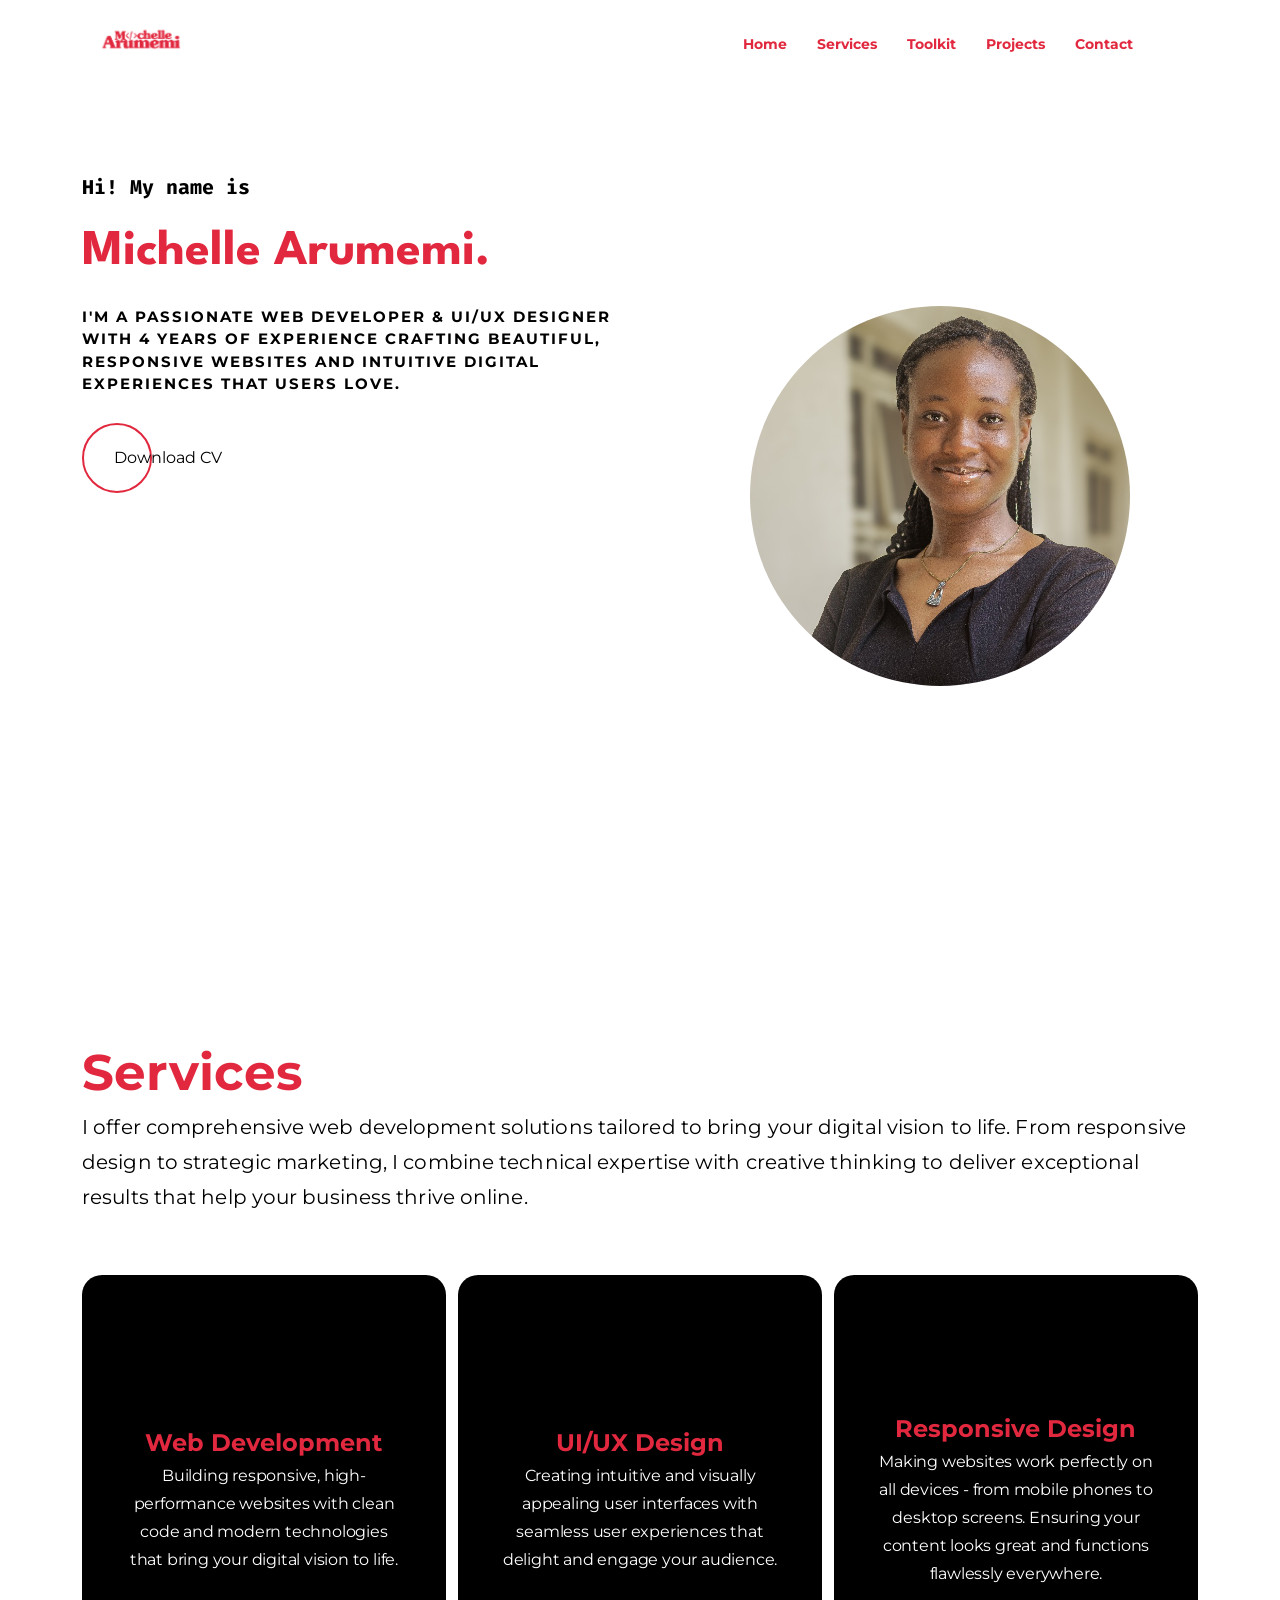
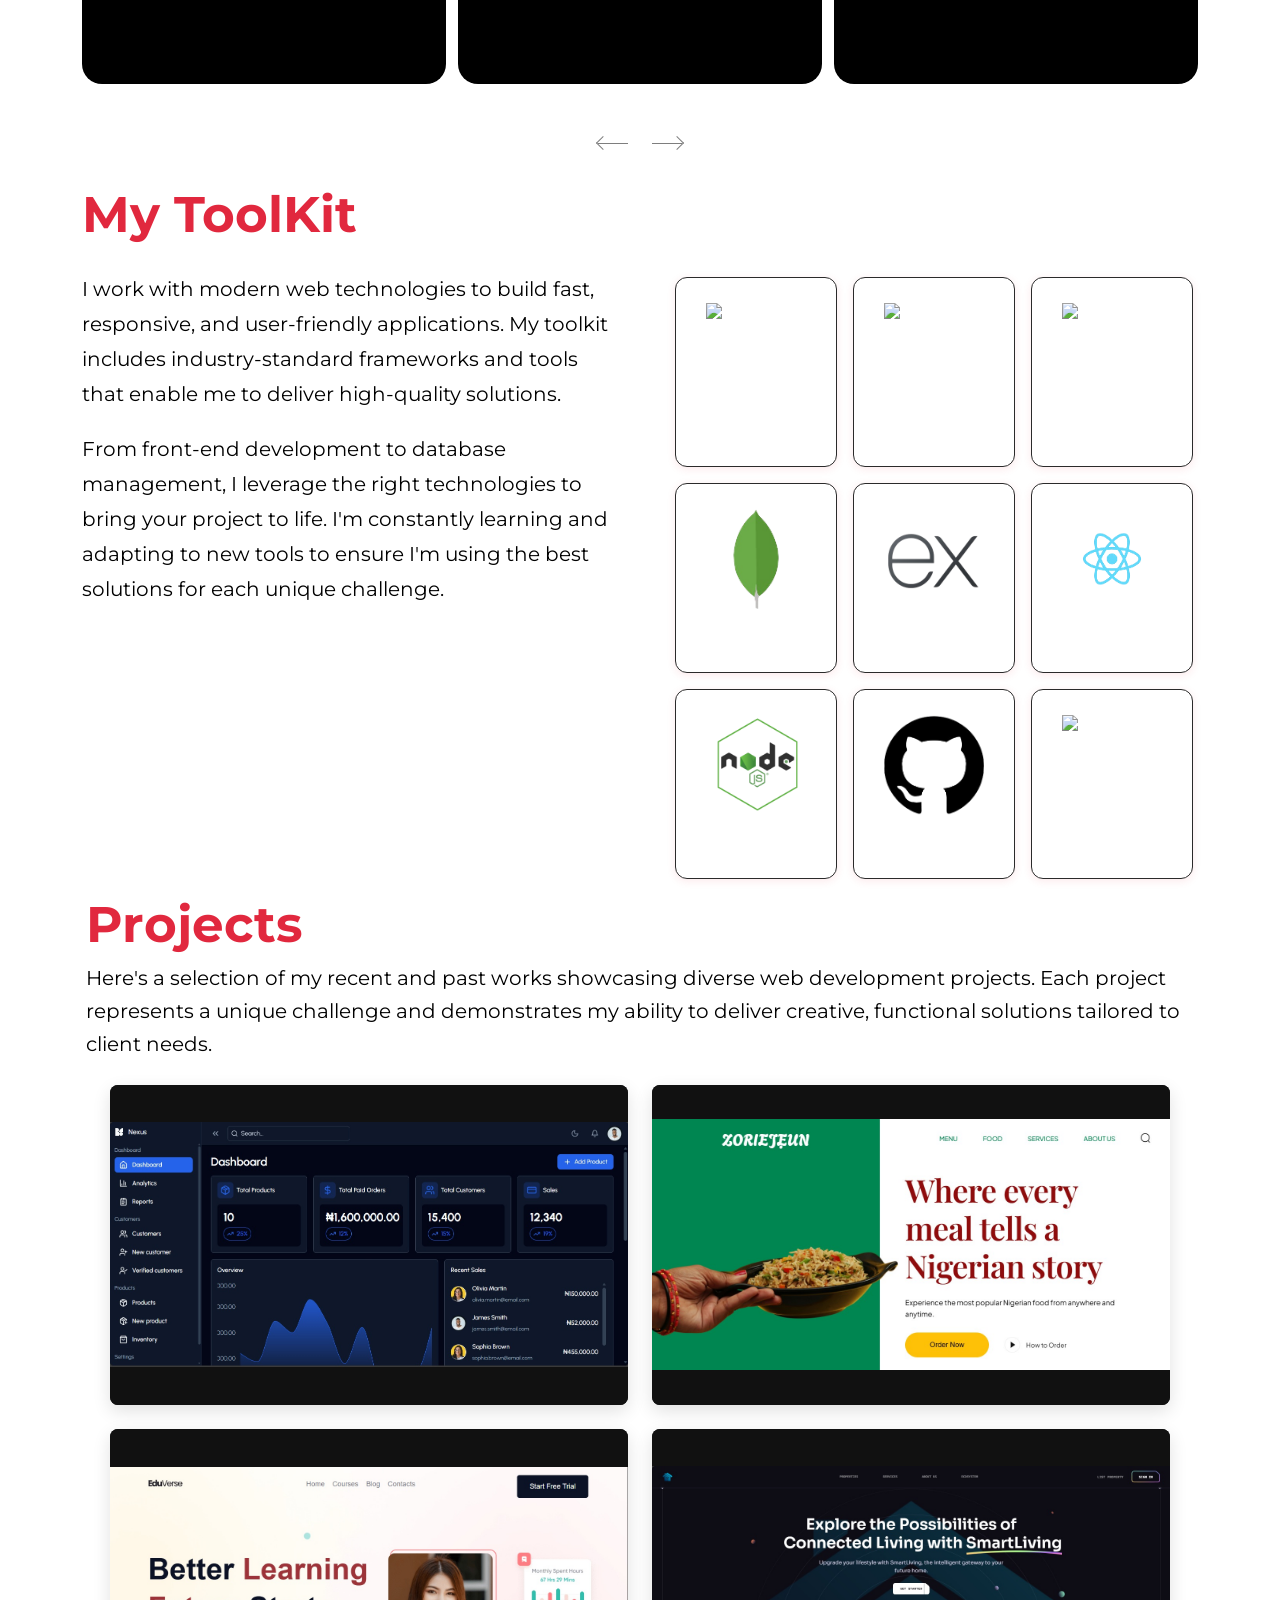
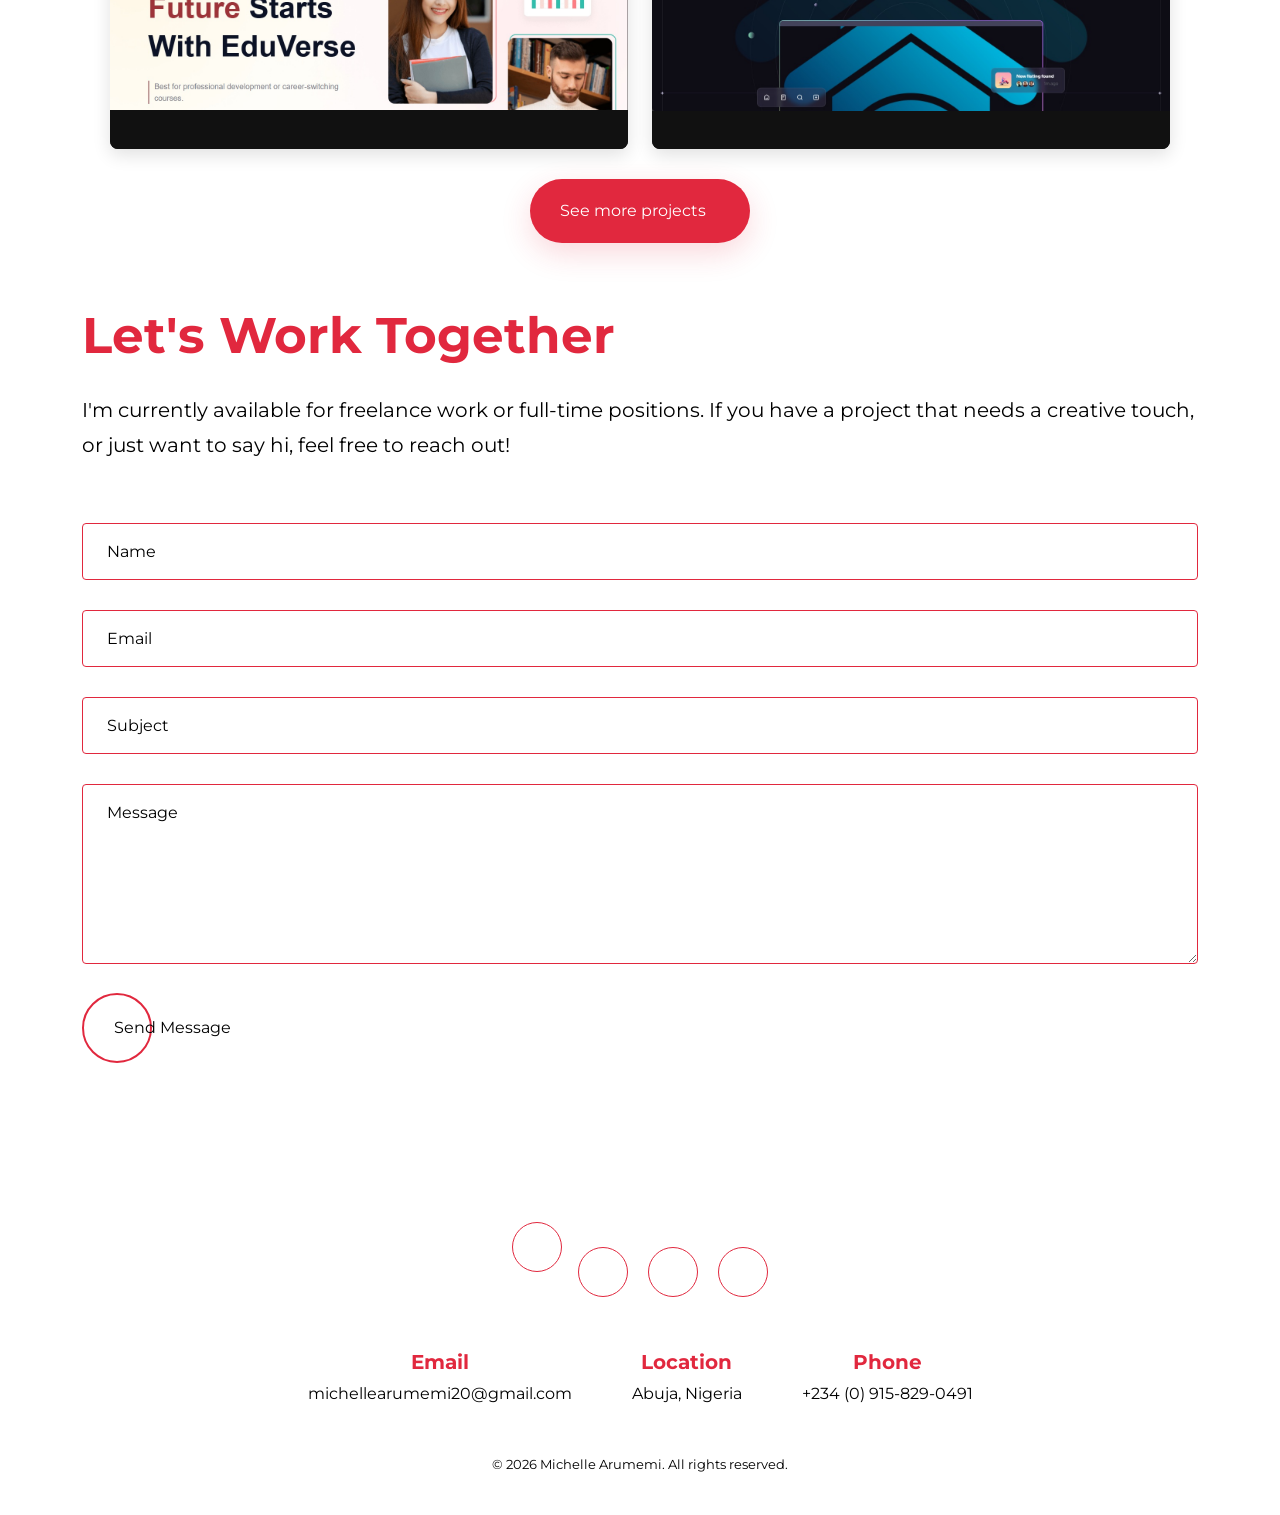
==== commit 9fc392bb: "Fixed  mobile projects layout, removed extra card gap, and restored CTA icon visibility" ====
--- a/src/index.html
+++ b/src/index.html
@@ -5,15 +5,15 @@
   <meta charset="UTF-8">
   <meta http-equiv="X-UA-Compatible" content="IE=edge">
   <meta name="viewport" content="width=device-width, initial-scale=1.0">
-  <meta name="google-site-verification" content="GN6QaIJpRxOqWHEwsWYzcxmdAcylYcNtfnic8w0XqiE" />
+  <meta name="google-site-verification" content="cLEXvO84ubOG7k1zqOR_txtvaN1lhQ9ZehzqF9CDgtA" />
   
-
   <!-- primary meta tags -->
-  <title>Michelle Arumemi - Web Development Portfolio</title>
-  <meta name="title" content="Michelle Arumemi- Web Developer">
+  <title>Michelle Arumemi | Web Development Portfolio</title>
+  <meta name="title" content="Michelle Arumemi | Web Developer">
   <meta name="description" content="Michelle Arumemi - Web Developer crafting responsive, user-centric websites with HTML, CSS, JavaScript & React. View my portfolio of modern web projects.">
   <meta name="keywords" content="Michelle Arumemi, web developer, UI developer, HTML, CSS, JavaScript, React, modern web development, portfolio, responsive design, user-centric websites, front-end development, web projects">
   <meta name="author" content="Michelle Arumemi">
+  <script src="https://kit.fontawesome.com/773b9850e2.js" crossorigin="anonymous"></script>
 
 <!-- Favicon -->
 <link rel="icon" type="image/svg+xml" href="./assets/images/mylogo.svg">
@@ -297,69 +297,8 @@
         </div>
       </section>
 
-      <!-- #PROJECTS -->
-       <div id="projects"></div>
-      <!-- DESKTOP PROJECTS SECTION (Horizontal Scroll) -->
-      <section class="projects projects-desktop" id="projects-desktop" aria-labelledby="projects-label">
-        <div class="title-wrapper container">
-          <div>
-            <h2 class="h2 section-title">Projects</h2>
-          </div>
-          <p class="section-text">
-            Here's a selection of my recent and past works showcasing diverse web development projects. Each project 
-            represents a unique challenge and demonstrates my ability to deliver creative, functional solutions 
-            tailored to client needs.
-          </p>
-        </div>
-
-        <!-- Horizontal scroll section (DESKTOP ONLY) -->
-        <section id="sectionPin">
-          <div class="pin-wrap-sticky">
-            <div class="pin-wrap">
-              <!-- Portfolio cards in horizontal layout -->
-              <div class="projects-card">
-                <img src="./assets/images/portfolio-1.jpg" loading="lazy" alt="Nexus Dashboard">
-                <a href="https://nexus-wine-theta.vercel.app/" class="layer-link" target="_blank"></a>
-                <div class="card-overlay">
-                  <h3 class="h3">Nexus</h3>
-                  <p>A modern business intelligence dashboard with comprehensive analytics, customer management, inventory tracking, and reporting tools. 
-                    <br> Built with React, Tailwind CSS, and Recharts.</p>
-                </div>
-              </div>
-
-              <div class="projects-card">
-                <img src="./assets/images/portfolio-2.jpg" loading="lazy" alt="ZORIEJẸUN">
-                <a href="https://zoriejeun.vercel.app/" class="layer-link" target="_blank"></a>
-                <div class="card-overlay">
-                  <h3 class="h3">ZORIEJẸUN</h3>
-                  <p>Authentic Nigerian Cuisine. Experience the rich flavors of traditional Nigerian cuisine delivered to your doorstep. 
-                    <br> Built with HTML, CSS & JavaScript.</p>
-                </div>
-              </div>
-
-              <div class="projects-card">
-                <img src="./assets/images/portfolio-5.jpg" loading="lazy" alt="EduVerse">
-                <a href="https://edu-verse-self.vercel.app/" class="layer-link" target="_blank"></a>
-                <div class="card-overlay">
-                  <h3 class="h3">EduVerse</h3>
-                  <p>Online course marketplace offering diverse learning opportunities. Browse, purchase, and access educational content. 
-                    <br> Built with HTML, CSS & JavaScript.</p>
-                </div>
-              </div>
-
-              <div class="projects-card">
-                <img src="./assets/images/portfolio-6.jpg" loading="lazy" alt="SmartLiving">
-                <a href="https://smartliving-phi.vercel.app/" class="layer-link" target="_blank"></a>
-                <div class="card-overlay">
-                  <h3 class="h3">SmartLiving</h3>
-                  <p>Explore the possibilities of connected living with SmartLiving. Your intelligent gateway to the future home with IoT integration and smart automation.
-                    <br> Built with React & Tailwind CSS.</p>
-                </div>
-              </div>
-            </div>
-          </div>
-        </section>
-      </section>
+
+
 
       <!-- MOBILE PROJECTS SECTION (Stacking Cards) -->
       <section class="projects projects-mobile" id="projects-mobile" aria-labelledby="projects-label">
@@ -381,6 +320,9 @@
             <div class="card__content">
               <div class="projects-card">
                 <img src="./assets/images/portfolio-1.jpg" loading="lazy" alt="Nexus Dashboard">
+                <div class="img-overlay">
+                  <ion-icon name="eye-outline" aria-hidden="true"></ion-icon>
+                </div>
                 <a href="https://nexus-wine-theta.vercel.app/" class="layer-link" target="_blank"></a>
                 <div class="card-overlay">
                   <h3 class="h3">Nexus</h3>
@@ -396,6 +338,9 @@
             <div class="card__content">
               <div class="projects-card">
                 <img src="./assets/images/portfolio-2.jpg" loading="lazy" alt="ZORIEJẸUN">
+                <div class="img-overlay">
+                  <ion-icon name="eye-outline" aria-hidden="true"></ion-icon>
+                </div>
                 <a href="https://zoriejeun.vercel.app/" class="layer-link" target="_blank"></a>
                 <div class="card-overlay">
                   <h3 class="h3">ZORIEJẸUN</h3>
@@ -411,6 +356,9 @@
             <div class="card__content">
               <div class="projects-card">
                 <img src="./assets/images/portfolio-5.jpg" loading="lazy" alt="EduVerse">
+                <div class="img-overlay">
+                  <ion-icon name="eye-outline" aria-hidden="true"></ion-icon>
+                </div>
                 <a href="https://edu-verse-self.vercel.app/" class="layer-link" target="_blank"></a>
                 <div class="card-overlay">
                   <h3 class="h3">EduVerse</h3>
@@ -426,6 +374,9 @@
             <div class="card__content">
               <div class="projects-card">
                 <img src="./assets/images/portfolio-6.jpg" loading="lazy" alt="SmartLiving">
+                <div class="img-overlay">
+                  <ion-icon name="eye-outline" aria-hidden="true"></ion-icon>
+                </div>
                 <a href="https://smartliving-phi.vercel.app/" class="layer-link" target="_blank"></a>
                 <div class="card-overlay">
                   <h3 class="h3">SmartLiving</h3>
@@ -436,16 +387,12 @@
             </div>
           </div>
         </div>
-      </div>
       </section>
 
-      <div class="scroll-hint">
-        <span class="hint-arrows">
-          <span class="hint-arrow"></span>
-          <span class="hint-arrow"></span>
-          <span class="hint-arrow"></span>
-        </span>
-        Keep scrolling
+      <div class="container">
+        <div class="projects-cta">
+          <a href="#" class="btn see-more">See more projects <i class="fa-solid fa-arrow-up-right-from-square"></i><a>
+        </div>
       </div>
 
       <!-- #CONTACT -->
--- a/src/css/style.css
+++ b/src/css/style.css
@@ -29,7 +29,6 @@
   └── @media (max-width: 360px)  → Very small phones only (overrides)
 \*-----------------------------------*/
 
-
 /*-----------------------------------*\
   #CUSTOM PROPERTIES
 \*-----------------------------------*/
@@ -42,8 +41,8 @@
   /* Colors — Light Mode defaults */
   --raisin-black: #e1283e;
   --roman-silver: #ffffff;
-  --eerie-black: #ffffff;      /* page background */
-  --white: #000000;            /* text / foreground */
+  --eerie-black: #ffffff; /* page background */
+  --white: #000000; /* text / foreground */
   --white_a10: #e1283e;
   --white_a5: #ffffff;
 
@@ -81,7 +80,6 @@
   --cubic-ease-out: 700ms cubic-bezier(0.17, 0.67, 0, 1.01);
 }
 
-
 /*-----------------------------------*\
   #RESET
 \*-----------------------------------*/
@@ -109,7 +107,9 @@
   box-sizing: border-box;
 }
 
-li { list-style: none; }
+li {
+  list-style: none;
+}
 
 a,
 img,
@@ -125,7 +125,9 @@
   text-decoration: none;
 }
 
-img { height: auto; }
+img {
+  height: auto;
+}
 
 button {
   background: none;
@@ -133,7 +135,9 @@
   font: inherit;
 }
 
-ion-icon { pointer-events: none; }
+ion-icon {
+  pointer-events: none;
+}
 
 html {
   font-family: var(--ff-syne);
@@ -148,18 +152,27 @@
   line-height: 1.75;
 }
 
-body.loaded { overflow: overlay; }
-body.nav-active { overflow: hidden; }
+body.loaded {
+  overflow: overlay;
+}
+body.nav-active {
+  overflow: hidden;
+}
 
 /* Custom scrollbar */
-::-webkit-scrollbar { width: 5px; }
-::-webkit-scrollbar-track { background: transparent; }
+::-webkit-scrollbar {
+  width: 5px;
+}
+::-webkit-scrollbar-track {
+  background: transparent;
+}
 ::-webkit-scrollbar-thumb {
   background-color: var(--white);
   border-radius: 20px;
 }
-::-webkit-scrollbar-thumb:horizontal { visibility: hidden; }
-
+::-webkit-scrollbar-thumb:horizontal {
+  visibility: hidden;
+}
 
 /*-----------------------------------*\
   #REUSED STYLES
@@ -171,7 +184,9 @@
   margin-inline: auto;
 }
 
-.section { padding-block: var(--section-padding); }
+.section {
+  padding-block: var(--section-padding);
+}
 
 /* Headings */
 .h1 {
@@ -186,7 +201,9 @@
   line-height: 1;
 }
 
-.h2 { font-size: var(--fs-2); }
+.h2 {
+  font-size: var(--fs-2);
+}
 
 .h3 {
   color: var(--white);
@@ -194,17 +211,30 @@
   line-height: 1.5;
 }
 
-.h4 { font-size: var(--fs-5); }
+.h4 {
+  font-size: var(--fs-5);
+}
 
 .h2,
 .h3,
-.h4 { font-weight: var(--fw-700); }
-
-.w-100 { width: 100%; }
+.h4 {
+  font-weight: var(--fw-700);
+}
+
+.w-100 {
+  width: 100%;
+}
 
 /* Pseudo-element helper */
-.has-before { position: relative; z-index: 1; }
-.has-before::before { position: absolute; content: ""; z-index: -1; }
+.has-before {
+  position: relative;
+  z-index: 1;
+}
+.has-before::before {
+  position: absolute;
+  content: "";
+  z-index: -1;
+}
 
 /* Button with animated left circle */
 .btn {
@@ -305,8 +335,14 @@
   border-color: var(--white);
 }
 
-.slider-control.prev .arrow { left: 0;  border-width: 0 0 1px 1px; }
-.slider-control.next .arrow { right: 0; border-width: 1px 1px 0 0; }
+.slider-control.prev .arrow {
+  left: 0;
+  border-width: 0 0 1px 1px;
+}
+.slider-control.next .arrow {
+  right: 0;
+  border-width: 1px 1px 0 0;
+}
 
 /* Image holder with aspect ratio */
 .img-holder {
@@ -362,8 +398,12 @@
   height: 70px;
 }
 
-[data-theme="dark"] .navbar-link       { color: #e1283e; }
-[data-theme="dark"] .hero-title        { color: #ffffff; }
+[data-theme="dark"] .navbar-link {
+  color: #e1283e;
+}
+[data-theme="dark"] .hero-title {
+  color: #ffffff;
+}
 
 /* Dark mode: service cards */
 [data-theme="dark"] .service-card {
@@ -371,8 +411,12 @@
   color: #ffffff;
   border: 1px solid #333;
 }
-[data-theme="dark"] .service-card .card-title { color: #e1283e; }
-[data-theme="dark"] .service-card .card-text  { color: #cccccc; }
+[data-theme="dark"] .service-card .card-title {
+  color: #e1283e;
+}
+[data-theme="dark"] .service-card .card-text {
+  color: #cccccc;
+}
 [data-theme="dark"] .service-card:is(:hover, :focus-within) {
   background-color: #2a2a2a;
 }
@@ -398,31 +442,40 @@
 }
 
 /* Dark mode: contact */
-[data-theme="dark"] .contact .section-text { color: #ffffff; }
+[data-theme="dark"] .contact .section-text {
+  color: #ffffff;
+}
 [data-theme="dark"] .input-field {
   background-color: #1a1a1a;
   border-color: #333;
   color: #ffffff;
 }
-[data-theme="dark"] .input-field::placeholder { color: #888; }
+[data-theme="dark"] .input-field::placeholder {
+  color: #888;
+}
 
 /* Dark mode: footer */
-[data-theme="dark"] .footer-basic               { background-color: #000000; }
-[data-theme="dark"] .footer-basic .footer-link  { color: #ffffff; }
+[data-theme="dark"] .footer-basic {
+  background-color: #000000;
+}
+[data-theme="dark"] .footer-basic .footer-link {
+  color: #ffffff;
+}
 [data-theme="dark"] .social-link {
   border-color: rgba(255, 255, 255, 0.2);
   color: #ffffff;
 }
 
 /* Dark mode: scrollbar accent */
-[data-theme="dark"] ::-webkit-scrollbar-thumb { background-color: #e1283e; }
+[data-theme="dark"] ::-webkit-scrollbar-thumb {
+  background-color: #e1283e;
+}
 
 /* Dark mode: invert GitHub icon to show on dark background */
 [data-theme="dark"] #github {
   filter: invert(1) brightness(100) !important;
   -webkit-filter: invert(1) brightness(100) !important;
 }
-
 
 /*-----------------------------------*\
   #DARK MODE TOGGLE BUTTON
@@ -451,7 +504,9 @@
   position: absolute;
   top: 50%;
   left: 50%;
-  transition: opacity 0.3s ease, transform 0.3s ease;
+  transition:
+    opacity 0.3s ease,
+    transform 0.3s ease;
 }
 
 /* Light mode: moon visible, sun hidden */
@@ -474,7 +529,9 @@
   transform: translate(-50%, -50%) scale(1);
 }
 
-.dark-mode-toggle:hover { opacity: 0.8; }
+.dark-mode-toggle:hover {
+  opacity: 0.8;
+}
 
 /* Desktop navbar toggle — keep position relative so icons center correctly */
 .navbar .dark-mode-toggle {
@@ -497,7 +554,6 @@
   font-size: 20px !important;
 }
 
-
 /*-----------------------------------*\
   #PRELOADER
   Full-screen star-draw animation shown on initial page load,
@@ -507,8 +563,10 @@
 /* ── Outer preloader shell (invisible, just needed for data-preloader attr) ── */
 .preloader {
   position: fixed;
-  top: 0; left: 0;
-  width: 100%; height: 100vh;
+  top: 0;
+  left: 0;
+  width: 100%;
+  height: 100vh;
   z-index: 9999;
   pointer-events: none; /* outer div never blocks — inner wrap does */
 }
@@ -516,8 +574,10 @@
 /* ── Inner wrap: the actual full-screen overlay ── */
 .preloader-wrap {
   position: fixed;
-  top: 0; left: 0;
-  width: 100%; height: 100vh;
+  top: 0;
+  left: 0;
+  width: 100%;
+  height: 100vh;
   background-color: #ffffff;
   z-index: 9999;
   display: flex;
@@ -544,7 +604,7 @@
 /* Star outline path */
 #star-path {
   fill: none;
-  stroke: #E1283E;
+  stroke: #e1283e;
   stroke-width: 5;
   stroke-linecap: round;
   stroke-linejoin: round;
@@ -553,14 +613,15 @@
 
 /* Leading dot — id="dot" matching your HTML */
 #dot {
-  fill: #E1283E;
-  filter: drop-shadow(0 0 5px #E1283E);
+  fill: #e1283e;
+  filter: drop-shadow(0 0 5px #e1283e);
   opacity: 0;
 }
 
 /* Dark mode preloader */
-[data-theme="dark"] .preloader-wrap { background-color: #000000; }
-
+[data-theme="dark"] .preloader-wrap {
+  background-color: #000000;
+}
 
 /*-----------------------------------*\
   #HEADER & NAVBAR
@@ -622,7 +683,9 @@
 }
 
 /* Hide hamburger on desktop — only shown inside @media (max-width: 768px) */
-.nav-toggle-btn { display: none; }
+.nav-toggle-btn {
+  display: none;
+}
 
 /* Desktop nav: static inline list */
 .navbar {
@@ -661,19 +724,29 @@
     linear-gradient(#e1283e 0 0) 100% 0,
     linear-gradient(#e1283e 0 0) 100% 100%,
     linear-gradient(#e1283e 0 0) 100% 100%;
-  background-size: var(--d, 0) 3px, 3px var(--d, 0);
+  background-size:
+    var(--d, 0) 3px,
+    3px var(--d, 0);
   background-repeat: no-repeat;
   transition: 0.5s;
 }
 
-.navbar-link:hover { --d: 10px; }
-.navbar-link:is(:hover, :focus-visible) { text-shadow: 1px 0 0 var(--eerie-black); }
-
-.navbar-list li:last-child { margin-left: 0; padding-right: 0; }
+.navbar-link:hover {
+  --d: 10px;
+}
+.navbar-link:is(:hover, :focus-visible) {
+  text-shadow: 1px 0 0 var(--eerie-black);
+}
+
+.navbar-list li:last-child {
+  margin-left: 0;
+  padding-right: 0;
+}
 
 /* Overlay hidden on desktop; shown as dim backdrop on mobile */
-.overlay { display: none; }
-
+.overlay {
+  display: none;
+}
 
 /*-----------------------------------*\
   #HERO
@@ -724,8 +797,12 @@
   text-align: left;
 }
 
-.hero .section-text { margin-block: 12px 16px; }
-.hero .btn { margin-inline: 0; }
+.hero .section-text {
+  margin-block: 12px 16px;
+}
+.hero .btn {
+  margin-inline: 0;
+}
 
 /* Circular portrait, greyscale on hover */
 .hero-banner {
@@ -743,8 +820,9 @@
   display: block;
 }
 
-.hero-banner:hover { filter: grayscale(100%); }
-
+.hero-banner:hover {
+  filter: grayscale(100%);
+}
 
 /*-----------------------------------*\
   #SERVICES
@@ -752,7 +830,9 @@
   Scroll stops at each end — no looping (see script.js).
 \*-----------------------------------*/
 
-.services .container { margin-top: 25px; }
+.services .container {
+  margin-top: 25px;
+}
 
 .services .section-text {
   color: #000000;
@@ -768,7 +848,9 @@
   margin-block: 1px;
 }
 
-.services .slider { --slider-items: 3; }
+.services .slider {
+  --slider-items: 3;
+}
 
 .service-card {
   position: relative;
@@ -829,15 +911,18 @@
   transition: opacity 0.3s ease;
 }
 
-.services .slider-control:hover { opacity: 1; }
-
+.services .slider-control:hover {
+  opacity: 1;
+}
 
 /*-----------------------------------*\
   #TOOLKIT
   Two-column layout: text + skills grid.
 \*-----------------------------------*/
 
-.toolkit .container { margin-top: 25px; }
+.toolkit .container {
+  margin-top: 25px;
+}
 
 .toolkit-wrapper {
   display: grid;
@@ -846,7 +931,10 @@
   align-items: start;
 }
 
-.toolkit .section-title { padding-top: 0; margin-bottom: 20px; }
+.toolkit .section-title {
+  padding-top: 0;
+  margin-bottom: 20px;
+}
 
 .toolkit .section-text {
   margin-block-end: 20px;
@@ -855,7 +943,9 @@
   font-size: 20px;
 }
 
-.toolkit .btn { margin-block: 45px; }
+.toolkit .btn {
+  margin-block: 45px;
+}
 
 /* 3-column icon grid */
 .language-grid {
@@ -897,8 +987,11 @@
 .language-item.hidden {
   opacity: 0;
   transform: translateY(40px);
-  transition: opacity 0.5s ease-out, transform 0.5s ease-out,
-    border-color var(--transition-1), filter var(--transition-1);
+  transition:
+    opacity 0.5s ease-out,
+    transform 0.5s ease-out,
+    border-color var(--transition-1),
+    filter var(--transition-1);
 }
 
 .lang-img {
@@ -917,9 +1010,12 @@
   transition: var(--transition-1);
 }
 
-.language-item:hover .lang-img  { filter: grayscale(0) brightness(1); }
-.language-item:hover .lang-name { color: var(--white); }
-
+.language-item:hover .lang-img {
+  filter: grayscale(0) brightness(1);
+}
+.language-item:hover .lang-name {
+  color: var(--white);
+}
 
 /*-----------------------------------*\
   #SCROLL HINT
@@ -947,7 +1043,9 @@
   z-index: 999;
   opacity: 0;
   pointer-events: none;
-  transition: opacity 0.4s ease, transform 0.4s ease;
+  transition:
+    opacity 0.4s ease,
+    transform 0.4s ease;
   box-shadow: 0 4px 20px rgba(225, 40, 62, 0.4);
 }
 
@@ -971,14 +1069,22 @@
   animation: arrowPulse 8s ease infinite;
 }
 
-.scroll-hint .hint-arrow:nth-child(2) { animation-delay: 0.15s; }
-.scroll-hint .hint-arrow:nth-child(3) { animation-delay: 0.30s; }
+.scroll-hint .hint-arrow:nth-child(2) {
+  animation-delay: 0.15s;
+}
+.scroll-hint .hint-arrow:nth-child(3) {
+  animation-delay: 0.3s;
+}
 
 @keyframes arrowPulse {
-  0%, 100% { opacity: 0.3; }
-  50%       { opacity: 1; }
-}
-
+  0%,
+  100% {
+    opacity: 0.3;
+  }
+  50% {
+    opacity: 1;
+  }
+}
 
 /*-----------------------------------*\
   #PROJECTS — DESKTOP
@@ -986,91 +1092,141 @@
   Hidden on mobile; replaced by .projects-mobile stacked cards.
 \*-----------------------------------*/
 
-.projects-mobile { display: none; }
-
-.projects-desktop .container { margin-top: 25px; }
-.projects-desktop .section-title { padding-top: 0; margin-bottom: 20px; }
+.projects-mobile {
+  display: block;
+}
+
+.projects-mobile .title-wrapper {
+  padding-inline: 16px;
+  margin-bottom: 24px;
+}
+
+.projects-mobile .section-text {
+  color: #000000;
+  font-size: 20px;
+  line-height: 1.65;
+  margin-bottom: 20px;
+}
+
+[data-theme="dark"] .projects-mobile .section-text {
+  color: #ffffff;
+}
+
+.projects-mobile .stack-cards {
+  display: grid;
+  grid-template-columns: repeat(2, minmax(260px, 1fr));
+  gap: 24px;
+  max-width: 1100px;
+  margin: 0 auto;
+  padding: 0 20px;
+}
+
+.projects-desktop .container {
+  margin-top: 25px;
+}
+.projects-desktop .section-title {
+  padding-top: 0;
+  margin-bottom: 20px;
+}
 .projects-desktop .section-text {
   letter-spacing: 0px;
-  margin-block-end: -30px;
+  margin-block-end: 0;
   color: #000000;
   font-size: 20px;
 }
 
-/* Scroll-pin wrapper — height creates the scroll distance */
-#sectionPin { height: 500vh; overflow: visible; }
+/* Use a responsive 2x2 grid for projects on both desktop and mobile */
+#sectionPin {
+  height: auto;
+  overflow: visible;
+}
 
 .pin-wrap-sticky {
-  height: 100vh;
-  width: 100vw;
-  position: sticky;
-  top: 0;
-  overflow-x: hidden;
-}
-
-/* Horizontal card track — transform is driven by JS on scroll */
+  position: relative;
+  width: 100%;
+  max-width: 1150px;
+  margin: 0 auto;
+  padding: 0 0 2rem 0;
+}
+
+/* Grid layout: 2 columns x 2 rows */
 .pin-wrap {
-  height: 100vh;
-  width: 250vmax;
-  display: flex;
-  gap: 15px;
-  padding: 0 5vw;
-  align-items: center;
-  will-change: transform;
+  display: grid;
+  grid-template-columns: repeat(2, minmax(280px, 1fr));
+  grid-auto-rows: 1fr;
+  gap: 24px;
+  width: 100%;
+  max-width: 1100px;
+  margin: 0 auto;
+  align-items: stretch;
+  padding: 0 20px;
 }
 
 .projects-card {
-  margin-bottom: 50px;
+  margin: 0;
   position: relative;
-  min-width: 300px;
-  height: 360px;
+  width: 100%;
+  height: 320px;
+  min-height: 320px;
   border-radius: 8px;
   overflow: hidden;
-  box-shadow: 0 6px 18px rgba(0, 0, 0, 0.25);
-  transition: transform 0.3s ease, box-shadow 0.3s ease;
-  flex-shrink: 0;
+  background-color: #111;
+  box-shadow: 0 6px 18px rgba(0, 0, 0, 0.12);
+  transition:
+    transform 0.25s ease,
+    box-shadow 0.25s ease;
   cursor: pointer;
 }
 
-.projects-card:hover { transform: translateY(-8px) scale(1.02); }
+.projects-card:hover {
+  transform: translateY(-6px);
+}
 
 .projects-card img {
   transition: transform 0.5s ease;
   width: 100%;
   height: 100%;
-  object-fit: cover;
-}
-
-/* Dark gradient overlay — fades in on hover */
+  object-fit: contain;
+  background-color: #111;
+}
+
+/* Subtle, not-too-dark overlay applied on hover */
 .projects-card::before {
   content: "";
   position: absolute;
   inset: 0;
-  background: linear-gradient(to bottom, rgba(0,0,0,0.2), rgba(0,0,0,0.8));
+  background: rgba(0, 0, 0, 0.22);
   opacity: 0;
-  transition: opacity 0.4s ease;
+  transition: opacity 0.25s ease;
   z-index: 1;
   pointer-events: none;
 }
 
-.projects-card:hover::before { opacity: 1; }
-.projects-card:hover img     { transform: scale(1.05); }
-
-/* Card overlay slides up from bottom on hover */
+.projects-card:hover::before {
+  opacity: 1;
+}
+.projects-card:hover img {
+  transform: none;
+}
+
+/* Card overlay fixed in place with fade transition */
 .card-overlay {
   position: absolute;
-  bottom: -100px;
+  bottom: 0;
   left: 0;
   width: 100%;
-  padding: 2rem;
-  background: linear-gradient(to top, rgba(0,0,0,0.9), transparent);
+  padding: 1.6rem;
+  background: linear-gradient(to top, rgba(0, 0, 0, 0.85), transparent);
   color: white;
-  transition: bottom 0.4s cubic-bezier(0.175, 0.885, 0.32, 1.275);
-  z-index: 2;
+  opacity: 0;
+  transition: opacity 0.25s ease;
+  z-index: 3;
   pointer-events: none;
 }
 
-.projects-card:hover .card-overlay { bottom: 0; }
+.projects-card:hover .card-overlay {
+  opacity: 1;
+}
 
 .card-overlay h3 {
   color: white;
@@ -1085,13 +1241,89 @@
   line-height: 1.5;
 }
 
+/* Centered eye icon overlay */
+.img-overlay {
+  position: absolute;
+  inset: 0;
+  display: flex;
+  align-items: center;
+  justify-content: center;
+  z-index: 2;
+  color: #ffffff;
+  font-size: 2.4rem;
+  opacity: 0;
+  transition:
+    opacity 0.2s ease,
+    transform 0.25s ease;
+  pointer-events: none;
+  background: transparent;
+}
+
+.projects-card:hover .img-overlay {
+  opacity: 1;
+}
+.img-overlay ion-icon {
+  font-size: 2.6rem;
+  color: rgba(255, 255, 255, 0.95);
+}
+
+/* CTA styling */
+.projects-cta {
+  display: flex;
+  justify-content: center;
+  padding: 3rem 0;
+}
+.projects-cta .see-more {
+  gap: 8px;
+  align-items: center;
+  display: inline-flex;
+  background-color: #e1283e;
+  color: #ffffff;
+  padding: 18px 30px;
+  border-radius: 999px;
+  box-shadow: 0 10px 30px rgba(225, 40, 62, 0.18);
+}
+.projects-cta .see-more {
+  display: inline-flex;
+  align-items: center;
+  gap: 10px;
+  white-space: nowrap;
+}
+
+.projects-cta .see-more i {
+  display: inline-flex;
+  font-size: 1.5rem;
+  color: #ffffff;
+  margin-left: 4px;
+  transform: translateY(1px);
+}
+
+@media (max-width: 768px) {
+  .projects-card {
+    height: 360px;
+  }
+}
+
+@media (max-width: 480px) {
+  .pin-wrap {
+    grid-template-columns: repeat(2, minmax(220px, 1fr));
+  }
+  .projects-card {
+    height: 320px;
+  }
+}
 
 /*-----------------------------------*\
   #CONTACT
 \*-----------------------------------*/
 
-.contact .container { margin-top: 25px; }
-.contact .section-title { padding-top: 0; margin-bottom: 20px; }
+.contact .container {
+  margin-top: 25px;
+}
+.contact .section-title {
+  padding-top: 0;
+  margin-bottom: 20px;
+}
 .contact .section-text {
   letter-spacing: 0px;
   margin-block-end: 20px;
@@ -1105,8 +1337,14 @@
   margin-block-start: 60px;
 }
 
-.contact-form  { display: grid; gap: 30px; }
-.input-wrapper { display: grid; gap: 30px; }
+.contact-form {
+  display: grid;
+  gap: 30px;
+}
+.input-wrapper {
+  display: grid;
+  gap: 30px;
+}
 
 .input-field {
   background-color: var(--white_a5);
@@ -1119,7 +1357,9 @@
   transition: var(--transition-1);
 }
 
-.input-field::placeholder { color: var(--white); }
+.input-field::placeholder {
+  color: var(--white);
+}
 
 .input-field:focus {
   outline: none;
@@ -1137,8 +1377,14 @@
   resize: vertical;
 }
 
-.contact-content { display: grid; gap: 30px; }
-.contact-list    { display: grid; gap: 16px; }
+.contact-content {
+  display: grid;
+  gap: 30px;
+}
+.contact-list {
+  display: grid;
+  gap: 16px;
+}
 
 .contact-link {
   color: var(--white);
@@ -1146,9 +1392,12 @@
   transition: var(--transition-1);
 }
 
-.contact-link:is(:hover, :focus-visible) { color: var(--roman-silver); }
-.contact-form .span { cursor: pointer; }
-
+.contact-link:is(:hover, :focus-visible) {
+  color: var(--roman-silver);
+}
+.contact-form .span {
+  cursor: pointer;
+}
 
 /*-----------------------------------*\
   #FOOTER
@@ -1160,7 +1409,9 @@
   color: #e1283e;
 }
 
-.footer-basic footer { text-align: center; }
+.footer-basic footer {
+  text-align: center;
+}
 
 .footer-basic ul {
   padding: 0;
@@ -1171,7 +1422,10 @@
   margin-bottom: 0;
 }
 
-.footer-basic li { padding: 0 10px; display: inline-block; }
+.footer-basic li {
+  padding: 0 10px;
+  display: inline-block;
+}
 
 .footer-basic ul a {
   color: inherit;
@@ -1179,7 +1433,9 @@
   transition: var(--transition-1);
 }
 
-.footer-basic ul a:hover { opacity: 1; }
+.footer-basic ul a:hover {
+  opacity: 1;
+}
 
 /* Social icon row */
 .footer-basic .social {
@@ -1218,7 +1474,9 @@
   margin-bottom: 0;
 }
 
-[data-theme="dark"] .footer-basic .copyright { color: #ffffff; }
+[data-theme="dark"] .footer-basic .copyright {
+  color: #ffffff;
+}
 
 /* Footer info link columns */
 .footer-info {
@@ -1229,7 +1487,9 @@
   flex-wrap: wrap;
 }
 
-.footer-item { text-align: center; }
+.footer-item {
+  text-align: center;
+}
 
 .footer-item .footer-list-title {
   margin-bottom: 8px;
@@ -1244,14 +1504,15 @@
   display: block;
 }
 
-.footer-item .footer-link:hover { color: #e1283e; }
+.footer-item .footer-link:hover {
+  color: #e1283e;
+}
 
 .footer-content {
   display: flex;
   flex-direction: column;
   align-items: center;
 }
-
 
 /*-----------------------------------*\
   #SCROLL TO TOP
@@ -1273,7 +1534,9 @@
   align-items: center;
   justify-content: center;
   box-shadow: 0 4px 15px rgba(225, 40, 62, 0.3);
-  transition: opacity 0.3s ease, visibility 0.3s ease;
+  transition:
+    opacity 0.3s ease,
+    visibility 0.3s ease;
   z-index: 1000;
   opacity: 0;
   visibility: hidden;
@@ -1294,7 +1557,9 @@
   box-shadow: 0 8px 25px rgba(225, 40, 62, 0.5);
 }
 
-.scroll-to-top:active { transform: translateY(-2px) scale(1.05); }
+.scroll-to-top:active {
+  transform: translateY(-2px) scale(1.05);
+}
 
 /* Tooltip that appears to the left of the button */
 .scroll-to-top .tooltip {
@@ -1330,19 +1595,32 @@
 }
 
 @keyframes slideUp {
-  from { opacity: 0; transform: translateY(20px); }
-  to   { opacity: 1; transform: translateY(0); }
+  from {
+    opacity: 0;
+    transform: translateY(20px);
+  }
+  to {
+    opacity: 1;
+    transform: translateY(0);
+  }
 }
 
 /* Rocket launch: shoots upward off-screen */
-.scroll-to-top.launching { animation: rocketLaunch 0.6s ease; }
+.scroll-to-top.launching {
+  animation: rocketLaunch 0.6s ease;
+}
 
 @keyframes rocketLaunch {
-  0%   { transform: translateY(0) rotate(0deg); }
-  50%  { transform: translateY(-10px) rotate(-10deg); }
-  100% { transform: translateY(-100vh) rotate(0deg); }
-}
-
+  0% {
+    transform: translateY(0) rotate(0deg);
+  }
+  50% {
+    transform: translateY(-10px) rotate(-10deg);
+  }
+  100% {
+    transform: translateY(-100vh) rotate(0deg);
+  }
+}
 
 /*-----------------------------------*\
   #SCROLL REVEAL ANIMATIONS
@@ -1358,7 +1636,9 @@
 .scroll-reveal.visible {
   opacity: 1;
   transform: translateY(0);
-  transition: opacity 0.8s ease-out, transform 0.8s ease-out;
+  transition:
+    opacity 0.8s ease-out,
+    transform 0.8s ease-out;
 }
 
 .scroll-reveal-left {
@@ -1369,7 +1649,9 @@
 .scroll-reveal-left.visible {
   opacity: 1;
   transform: translateX(0);
-  transition: opacity 0.8s ease-out, transform 0.8s ease-out;
+  transition:
+    opacity 0.8s ease-out,
+    transform 0.8s ease-out;
 }
 
 .scroll-reveal-right {
@@ -1380,7 +1662,9 @@
 .scroll-reveal-right.visible {
   opacity: 1;
   transform: translateX(0);
-  transition: opacity 0.8s ease-out, transform 0.8s ease-out;
+  transition:
+    opacity 0.8s ease-out,
+    transform 0.8s ease-out;
 }
 
 /* Base transition applied to all revealable elements */
@@ -1392,9 +1676,10 @@
 .projects-card,
 .contact-wrapper,
 .footer-content {
-  transition: opacity 0.8s ease-out, transform 0.8s ease-out;
-}
-
+  transition:
+    opacity 0.8s ease-out,
+    transform 0.8s ease-out;
+}
 
 /*=========================================================
   BREAKPOINTS
@@ -1407,7 +1692,6 @@
   │  ≤ 360px   Very small phones (tiny text tweaks)      │
   └──────────────────────────────────────────────────────┘
 =========================================================*/
-
 
 /*-----------------------------------*\
   #MEDIA — TABLET + MOBILE  (≤ 768px)
@@ -1447,7 +1731,6 @@
   }
 } */
 
-
 @media (max-width: 1140px) and (min-width: 992px) {
   .container {
     max-width: 960px;
@@ -1556,9 +1839,10 @@
 }
 
 @media (max-width: 768px) {
-
   /* --- Scrollbar hidden on touch devices --- */
-  ::-webkit-scrollbar { display: none; }
+  ::-webkit-scrollbar {
+    display: none;
+  }
 
   /* --- Full-width container on mobile --- */
   .container {
@@ -1579,10 +1863,18 @@
     scale: 1 !important;
   }
 
-  body.menu-open #cards     { padding-bottom: 20px !important; }
-  body.menu-open .navbar    { z-index: 10000 !important; }
-  body.menu-open .overlay   { z-index: 9000 !important; }
-  body.menu-open .header    { z-index: 10001 !important; }
+  body.menu-open #cards {
+    padding-bottom: 20px !important;
+  }
+  body.menu-open .navbar {
+    z-index: 10000 !important;
+  }
+  body.menu-open .overlay {
+    z-index: 9000 !important;
+  }
+  body.menu-open .header {
+    z-index: 10001 !important;
+  }
 
   /* ---- Header: always-visible frosted bar on mobile ---- */
   .header {
@@ -1596,7 +1888,9 @@
     align-items: center;
   }
 
-  [data-theme="dark"] .header { background-color: rgba(0, 0, 0, 0.55); }
+  [data-theme="dark"] .header {
+    background-color: rgba(0, 0, 0, 0.55);
+  }
 
   .header .container {
     display: flex;
@@ -1626,7 +1920,7 @@
   .navbar {
     position: fixed;
     top: 0;
-    right: -100%;               /* hidden off-screen by default */
+    right: -100%; /* hidden off-screen by default */
     width: 75vw;
     max-width: 280px;
     min-height: 100vh;
@@ -1641,10 +1935,14 @@
     visibility: visible;
   }
 
-  [data-theme="dark"] .navbar { background-color: #111111; }
+  [data-theme="dark"] .navbar {
+    background-color: #111111;
+  }
 
   /* JS adds .active to slide it in */
-  .navbar.active { right: 0; }
+  .navbar.active {
+    right: 0;
+  }
 
   /* Dark mode toggle inside the mobile drawer */
   .navbar .dark-mode-toggle {
@@ -1667,7 +1965,9 @@
     position: absolute;
     top: 50%;
     left: 50%;
-    transition: opacity 0.3s ease, transform 0.3s ease;
+    transition:
+      opacity 0.3s ease,
+      transform 0.3s ease;
   }
 
   /* Mobile drawer icon states */
@@ -1679,11 +1979,23 @@
     transform: translate(-50%, -50%) !important;
   }
 
-  .navbar .dark-mode-toggle .moon-icon { opacity: 1 !important; transform: translate(-50%, -50%) scale(1) !important; }
-  .navbar .dark-mode-toggle .sun-icon  { opacity: 0 !important; transform: translate(-50%, -50%) scale(0) !important; }
-
-  [data-theme="dark"] .navbar .dark-mode-toggle .moon-icon { opacity: 0 !important; transform: translate(-50%, -50%) scale(0) !important; }
-  [data-theme="dark"] .navbar .dark-mode-toggle .sun-icon  { opacity: 1 !important; transform: translate(-50%, -50%) scale(1) !important; }
+  .navbar .dark-mode-toggle .moon-icon {
+    opacity: 1 !important;
+    transform: translate(-50%, -50%) scale(1) !important;
+  }
+  .navbar .dark-mode-toggle .sun-icon {
+    opacity: 0 !important;
+    transform: translate(-50%, -50%) scale(0) !important;
+  }
+
+  [data-theme="dark"] .navbar .dark-mode-toggle .moon-icon {
+    opacity: 0 !important;
+    transform: translate(-50%, -50%) scale(0) !important;
+  }
+  [data-theme="dark"] .navbar .dark-mode-toggle .sun-icon {
+    opacity: 1 !important;
+    transform: translate(-50%, -50%) scale(1) !important;
+  }
 
   /* Stacked vertical nav list */
   .navbar-list {
@@ -1745,13 +2057,21 @@
     background-color: #e1283e;
     border-radius: 2px;
     display: block !important;
-    transition: transform 0.3s ease, opacity 0.3s ease;
+    transition:
+      transform 0.3s ease,
+      opacity 0.3s ease;
   }
 
   /* Animate lines into an × when active */
-  .nav-toggle-btn.active .line-1 { transform: translateY(8.5px) rotate(45deg); }
-  .nav-toggle-btn.active .line-2 { opacity: 0; }
-  .nav-toggle-btn.active .line-3 { transform: translateY(-8.5px) rotate(-45deg); }
+  .nav-toggle-btn.active .line-1 {
+    transform: translateY(8.5px) rotate(45deg);
+  }
+  .nav-toggle-btn.active .line-2 {
+    opacity: 0;
+  }
+  .nav-toggle-btn.active .line-3 {
+    transform: translateY(-8.5px) rotate(-45deg);
+  }
 
   /* Semi-transparent backdrop behind the open drawer */
   .overlay {
@@ -1767,7 +2087,9 @@
     background-color: rgba(0, 0, 0, 0.5);
   }
 
-  .overlay.active { display: block !important; }
+  .overlay.active {
+    display: block !important;
+  }
 
   /* ---- Hero: stacked column layout ---- */
   .hero .container {
@@ -1783,9 +2105,21 @@
 
   /* Use flex order to rearrange hero elements:
      1. greeting text  2. name  3. photo  4. subtitle  5. bio  6. CTA */
-  .hero-title    { text-align: center; font-size: 16px; order: 1; }
-  .name          { text-align: center; font-size: 28px; order: 2; }
-  .hero-subtitle { text-align: center; font-size: 10px; order: 4; }
+  .hero-title {
+    text-align: center;
+    font-size: 16px;
+    order: 1;
+  }
+  .name {
+    text-align: center;
+    font-size: 28px;
+    order: 2;
+  }
+  .hero-subtitle {
+    text-align: center;
+    font-size: 10px;
+    order: 4;
+  }
 
   .hero-content {
     width: 100%;
@@ -1807,8 +2141,14 @@
     order: 3;
   }
 
-  .hero .section-text { order: 5; text-align: center; }
-  .hero .btn          { order: 6; margin-inline: auto; }
+  .hero .section-text {
+    order: 5;
+    text-align: center;
+  }
+  .hero .btn {
+    order: 6;
+    margin-inline: auto;
+  }
 
   /* Smaller button on mobile */
   .btn {
@@ -1826,12 +2166,21 @@
     transition: var(--cubic-bounce);
   }
 
-  .btn:is(:hover, :focus-visible)::before { left: calc(100% - 70px); }
+  .btn:is(:hover, :focus-visible)::before {
+    left: calc(100% - 70px);
+  }
 
   /* ---- Services: touch swipe replaces arrow slider ---- */
-  .services .container { margin-top: 20px; padding-bottom: 60px; }
-
-  .services .section-title { padding-top: 0; margin-bottom: 10px; font-size: 35px; }
+  .services .container {
+    margin-top: 20px;
+    padding-bottom: 60px;
+  }
+
+  .services .section-title {
+    padding-top: 0;
+    margin-bottom: 10px;
+    font-size: 35px;
+  }
 
   .services .section-text {
     color: #000000;
@@ -1852,9 +2201,21 @@
     gap: 5px;
   }
 
-  .services .swipe-hint::after  { content: "→"; font-size: 40px; animation: shiftRight 1.5s infinite; }
-
-  @keyframes shiftRight { 0%, 100% { transform: translateX(0); }  50% { transform: translateX(3px); } }
+  .services .swipe-hint::after {
+    content: "→";
+    font-size: 40px;
+    animation: shiftRight 1.5s infinite;
+  }
+
+  @keyframes shiftRight {
+    0%,
+    100% {
+      transform: translateX(0);
+    }
+    50% {
+      transform: translateX(3px);
+    }
+  }
 
   /* Native horizontal scroll (snap) instead of JS slider */
   .services .slider {
@@ -1868,7 +2229,9 @@
     scrollbar-width: none;
   }
 
-  .services .slider::-webkit-scrollbar { display: none; }
+  .services .slider::-webkit-scrollbar {
+    display: none;
+  }
 
   .services .slider-container {
     display: flex;
@@ -1885,7 +2248,9 @@
   }
 
   /* Hide arrow controls — touch swipe is the interaction on mobile */
-  .services .slider-controls { display: none; }
+  .services .slider-controls {
+    display: none;
+  }
 
   .service-card {
     padding: 50px 25px;
@@ -1894,10 +2259,21 @@
     margin: 45px auto;
   }
 
-  .service-card .card-icon ion-icon { margin-top: 20px; font-size: 5rem; }
-  .service-card .card-title         { font-size: 2rem; }
-  .service-card .card-text          { font-size: 1.4rem; line-height: 1.6; }
-  .service-card .card-number        { font-size: 4rem; margin-block-start: 20px; }
+  .service-card .card-icon ion-icon {
+    margin-top: 20px;
+    font-size: 5rem;
+  }
+  .service-card .card-title {
+    font-size: 2rem;
+  }
+  .service-card .card-text {
+    font-size: 1.4rem;
+    line-height: 1.6;
+  }
+  .service-card .card-number {
+    font-size: 4rem;
+    margin-block-start: 20px;
+  }
 
   /* ---- Toolkit: single column ---- */
   .toolkit .container {
@@ -1963,10 +2339,21 @@
     width: 100%;
   }
 
-  .language-item:last-child { border-bottom: none; }
-
-  .language-item.reveal  { opacity: 1; transform: translateY(0); }
-  .language-item.hidden  { opacity: 0; transform: translateY(20px); transition: opacity 0.5s ease-out, transform 0.5s ease-out; }
+  .language-item:last-child {
+    border-bottom: none;
+  }
+
+  .language-item.reveal {
+    opacity: 1;
+    transform: translateY(0);
+  }
+  .language-item.hidden {
+    opacity: 0;
+    transform: translateY(20px);
+    transition:
+      opacity 0.5s ease-out,
+      transform 0.5s ease-out;
+  }
 
   .lang-img {
     width: 65px !important;
@@ -1987,8 +2374,12 @@
     flex: 1;
   }
 
-  .language-item:hover .lang-img  { filter: grayscale(0) brightness(1); }
-  .language-item:hover .lang-name { color: #e1283e; }
+  .language-item:hover .lang-img {
+    filter: grayscale(0) brightness(1);
+  }
+  .language-item:hover .lang-name {
+    color: #e1283e;
+  }
 
   .toolkit .btn {
     margin-top: 20px;
@@ -1998,16 +2389,35 @@
   }
 
   /* Dark mode overrides for stripped-down mobile tiles */
-  [data-theme="dark"] .language-item               { background-color: transparent; border-bottom-color: rgba(225, 40, 62, 0.3); }
-  [data-theme="dark"] .lang-name                   { color: #ffffff; opacity: 1; }
-  [data-theme="dark"] .language-item:hover .lang-name { color: #e1283e; }
+  [data-theme="dark"] .language-item {
+    background-color: transparent;
+    border-bottom-color: rgba(225, 40, 62, 0.3);
+  }
+  [data-theme="dark"] .lang-name {
+    color: #ffffff;
+    opacity: 1;
+  }
+  [data-theme="dark"] .language-item:hover .lang-name {
+    color: #e1283e;
+  }
 
   /* ---- Projects: show stacked cards, hide desktop pin-scroll ---- */
-  .projects-desktop { display: none !important; }
-  .projects-mobile  { display: block !important; margin-top: 30px; }
-
-  .projects-mobile .title-wrapper { padding-inline: 16px; margin-bottom: 20px; }
-  .projects-mobile .section-title { font-size: 35px; margin-bottom: 8px; }
+  .projects-desktop {
+    display: none !important;
+  }
+  .projects-mobile {
+    display: block !important;
+    margin-top: 30px;
+  }
+
+  .projects-mobile .title-wrapper {
+    padding-inline: 16px;
+    margin-bottom: 20px;
+  }
+  .projects-mobile .section-title {
+    font-size: 35px;
+    margin-bottom: 8px;
+  }
 
   .projects-mobile .section-text {
     font-size: 13px;
@@ -2017,30 +2427,31 @@
     margin-bottom: 15px;
   }
 
-  [data-theme="dark"] .projects-mobile .section-text { color: #ffffff; }
+  [data-theme="dark"] .projects-mobile .section-text {
+    color: #ffffff;
+  }
 
   /* Stacking cards container — gap drives the peek of cards beneath */
   #cards {
     --stack-cards-gap: 14px;
     position: relative;
     width: 100%;
-    padding: 0 16px 100px;
+    padding: 0 16px 50px;
     box-sizing: border-box;
     margin: 0 auto;
     z-index: 1;
   }
 
-  /* Each card sticks while the next one slides over it */
+  /* Mobile and tablet cards should stack cleanly on smaller screens */
   .card {
-    position: sticky;
-    position: -webkit-sticky;
-    top: 90px;
+    position: static;
+    top: auto;
     z-index: 1;
-    transform-origin: center top;
+    transform-origin: none;
     width: 100%;
     box-sizing: border-box;
     padding: 0;
-    margin: 0 0 10px 0;
+    margin: 0 0 16px 0;
     list-style: none;
   }
 
@@ -2049,15 +2460,17 @@
     border-radius: 18px;
     overflow: hidden;
     box-shadow:
-      0 0.9px 1.5px rgba(0,0,0,0.03),
-      0 3.1px 5.5px rgba(0,0,0,0.08),
-      0 14px 25px rgba(0,0,0,0.12);
+      0 0.9px 1.5px rgba(0, 0, 0, 0.03),
+      0 3.1px 5.5px rgba(0, 0, 0, 0.08),
+      0 14px 25px rgba(0, 0, 0, 0.12);
     background: #ffffff;
   }
 
   [data-theme="dark"] .card__content {
     background: #1a1a1a;
-    box-shadow: 0 4px 6px rgba(0,0,0,0.2), 0 10px 25px rgba(0,0,0,0.45);
+    box-shadow:
+      0 4px 6px rgba(0, 0, 0, 0.2),
+      0 10px 25px rgba(0, 0, 0, 0.45);
   }
 
   /* Project image inside the card */
@@ -2071,20 +2484,25 @@
     border: none;
   }
 
-  [data-theme="dark"] .card__content .projects-card { background: #1a1a1a; }
+  [data-theme="dark"] .card__content .projects-card {
+    background: #1a1a1a;
+  }
 
   .card__content .projects-card img {
     width: 100%;
     height: 100%;
     object-fit: cover;
-    object-position: left center;
+    object-position: center;
     display: block;
     transform: none;
     border-radius: 0;
     transition: transform 0.5s ease;
-  }
-
-  .card__content .projects-card:hover img { transform: scale(1.04); }
+    background: #111;
+  }
+
+  .card__content .projects-card:hover img {
+    transform: scale(1.04);
+  }
 
   /* Gradient overlay for card readability */
   .card__content .projects-card::before {
@@ -2093,9 +2511,9 @@
     inset: 0;
     background: linear-gradient(
       to bottom,
-      rgba(0,0,0,0.00) 0%,
-      rgba(0,0,0,0.38) 45%,
-      rgba(0,0,0,0.82) 100%
+      rgba(0, 0, 0, 0) 0%,
+      rgba(0, 0, 0, 0.38) 45%,
+      rgba(0, 0, 0, 0.82) 100%
     );
     z-index: 1;
     pointer-events: none;
@@ -2150,7 +2568,12 @@
     align-items: left;
   }
 
-  .contact .section-title { padding-top: 0; margin-bottom: 10px; font-size: 35px; text-align: left; }
+  .contact .section-title {
+    padding-top: 0;
+    margin-bottom: 10px;
+    font-size: 35px;
+    text-align: left;
+  }
 
   .contact .section-text {
     color: #000000;
@@ -2168,10 +2591,16 @@
     opacity: 0.5;
   }
 
-  [data-theme="dark"] .contact-form .input-field::placeholder { color: #ccc; }
-
-  .contact-form .btn:hover .span  { color: black; }
-  .contact-form .btn:hover ion-icon { color: white; }
+  [data-theme="dark"] .contact-form .input-field::placeholder {
+    color: #ccc;
+  }
+
+  .contact-form .btn:hover .span {
+    color: black;
+  }
+  .contact-form .btn:hover ion-icon {
+    color: white;
+  }
 
   /* ---- Footer ---- */
   .footer-basic .social {
@@ -2186,7 +2615,9 @@
     margin: 0 8px;
   }
 
-  .footer-basic .copyright { font-size: 10px; }
+  .footer-basic .copyright {
+    font-size: 10px;
+  }
 
   .footer-info {
     flex-direction: column;
@@ -2196,12 +2627,58 @@
     width: 100%;
   }
 
-  .footer-item { flex: 1; min-width: 80px; }
-  .footer-item .footer-list-title { font-size: 15px; }
-  .footer-item .footer-link       { font-size: 12px; word-break: break-word; }
-
+  .footer-item {
+    flex: 1;
+    min-width: 80px;
+  }
+  .footer-item .footer-list-title {
+    font-size: 15px;
+  }
+  .footer-item .footer-link {
+    font-size: 12px;
+    word-break: break-word;
+  }
 } /* end @media (max-width: 768px) */
 
+@media (max-width: 620px) {
+  .projects-mobile .stack-cards {
+    grid-template-columns: 1fr;
+  }
+}
+
+@media (min-width: 650px) and (max-width: 768px),
+  (max-width: 768px) and (orientation: landscape) {
+  #cards {
+    display: grid;
+    grid-template-columns: repeat(2, minmax(300px, 1fr));
+    gap: 24px;
+    padding: 0 16px 24px;
+  }
+
+  .card {
+    position: static;
+    top: auto;
+    width: 100%;
+    margin: 0;
+  }
+
+  .card__content {
+    aspect-ratio: 1 / 1;
+    min-height: 360px;
+    height: auto;
+  }
+
+  .card__content .projects-card {
+    height: 100%;
+  }
+
+  .card__content .projects-card img {
+    width: 100%;
+    height: 100%;
+    object-fit: cover;
+    object-position: center;
+  }
+}
 
 /*-----------------------------------*\
   #MEDIA — SMALL PHONES  (≤ 480px)
@@ -2210,29 +2687,38 @@
 \*-----------------------------------*/
 
 @media (max-width: 480px) {
-
   /* Hero greeting shrinks a touch more */
-  .hero-title { font-size: 14px; }
+  .hero-title {
+    font-size: 14px;
+  }
 
   /* Name stays at 28px — inherited, no change needed */
 
   /* Subtitle just slightly smaller */
-  .hero-subtitle { font-size: 9px; }
+  .hero-subtitle {
+    font-size: 9px;
+  }
 
   /* Service section title a bit smaller */
-  .services .section-title { font-size: 30px; }
+  .services .section-title {
+    font-size: 30px;
+  }
 
   /* Toolkit title a bit smaller */
-  .toolkit .section-title { font-size: 28px; }
+  .toolkit .section-title {
+    font-size: 28px;
+  }
 
   /* Projects mobile title */
-  .projects-mobile .section-title { font-size: 30px; }
+  .projects-mobile .section-title {
+    font-size: 30px;
+  }
 
   /* Contact title */
-  .contact .section-title { font-size: 30px; }
-
+  .contact .section-title {
+    font-size: 30px;
+  }
 } /* end @media (max-width: 480px) */
-
 
 /*-----------------------------------*\
   #MEDIA — VERY SMALL PHONES  (≤ 360px)
@@ -2240,7 +2726,6 @@
 \*-----------------------------------*/
 
 @media (max-width: 360px) {
-
   /* Tighten the icon grid to avoid overflow */
   .language-grid {
     max-width: 280px;
@@ -2248,15 +2733,27 @@
     padding: 10px 5px;
   }
 
-  .lang-img  { width: 55px !important; height: 55px !important; }
-  .lang-name { font-size: 9px; }
+  .lang-img {
+    width: 55px !important;
+    height: 55px !important;
+  }
+  .lang-name {
+    font-size: 9px;
+  }
 
   /* Slightly smaller service card text */
-  .service-card .card-title { font-size: 1.8rem; }
-  .service-card .card-text  { font-size: 1.3rem; }
+  .service-card .card-title {
+    font-size: 1.8rem;
+  }
+  .service-card .card-text {
+    font-size: 1.3rem;
+  }
 
   /* Stack footer items even more tightly */
-  .footer-info { gap: 10px; }
-  .footer-item .footer-link { font-size: 11px; }
-
-} /* end @media (max-width: 360px) */+  .footer-info {
+    gap: 10px;
+  }
+  .footer-item .footer-link {
+    font-size: 11px;
+  }
+} /* end @media (max-width: 360px) */
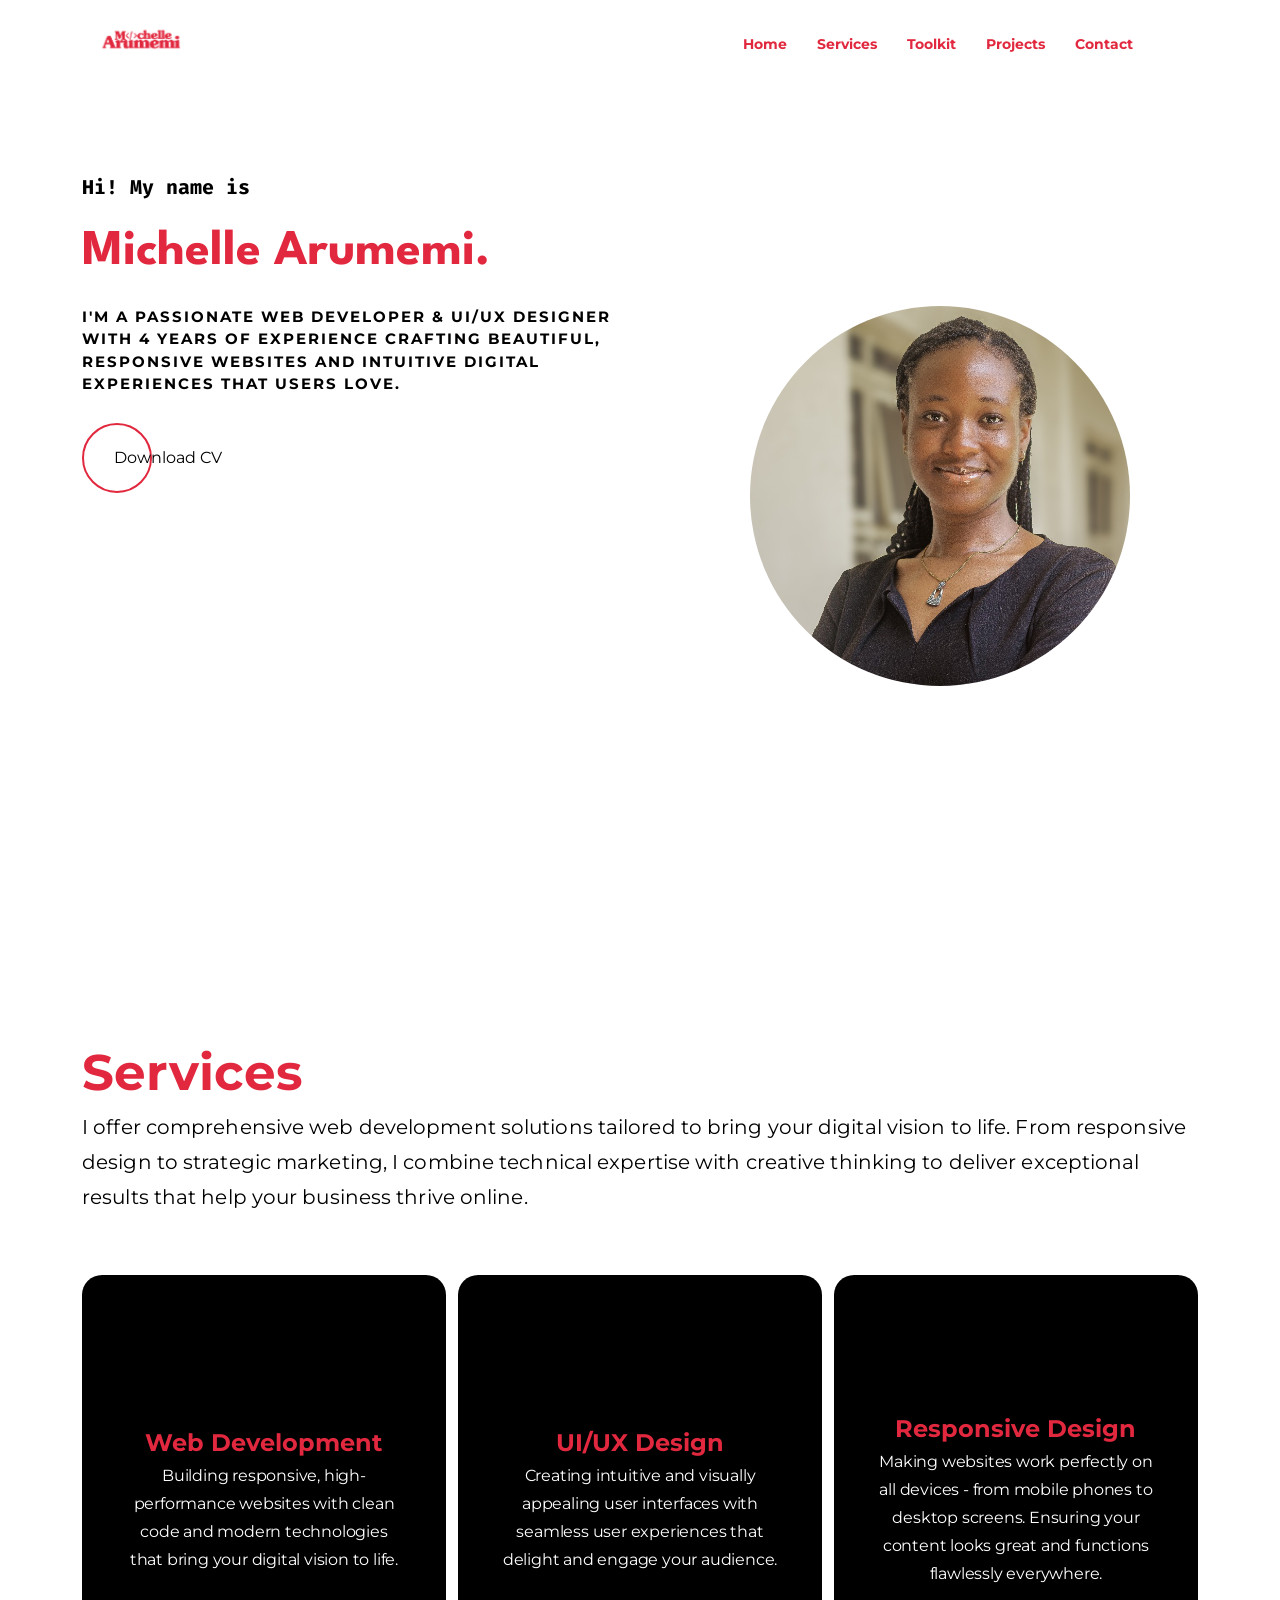
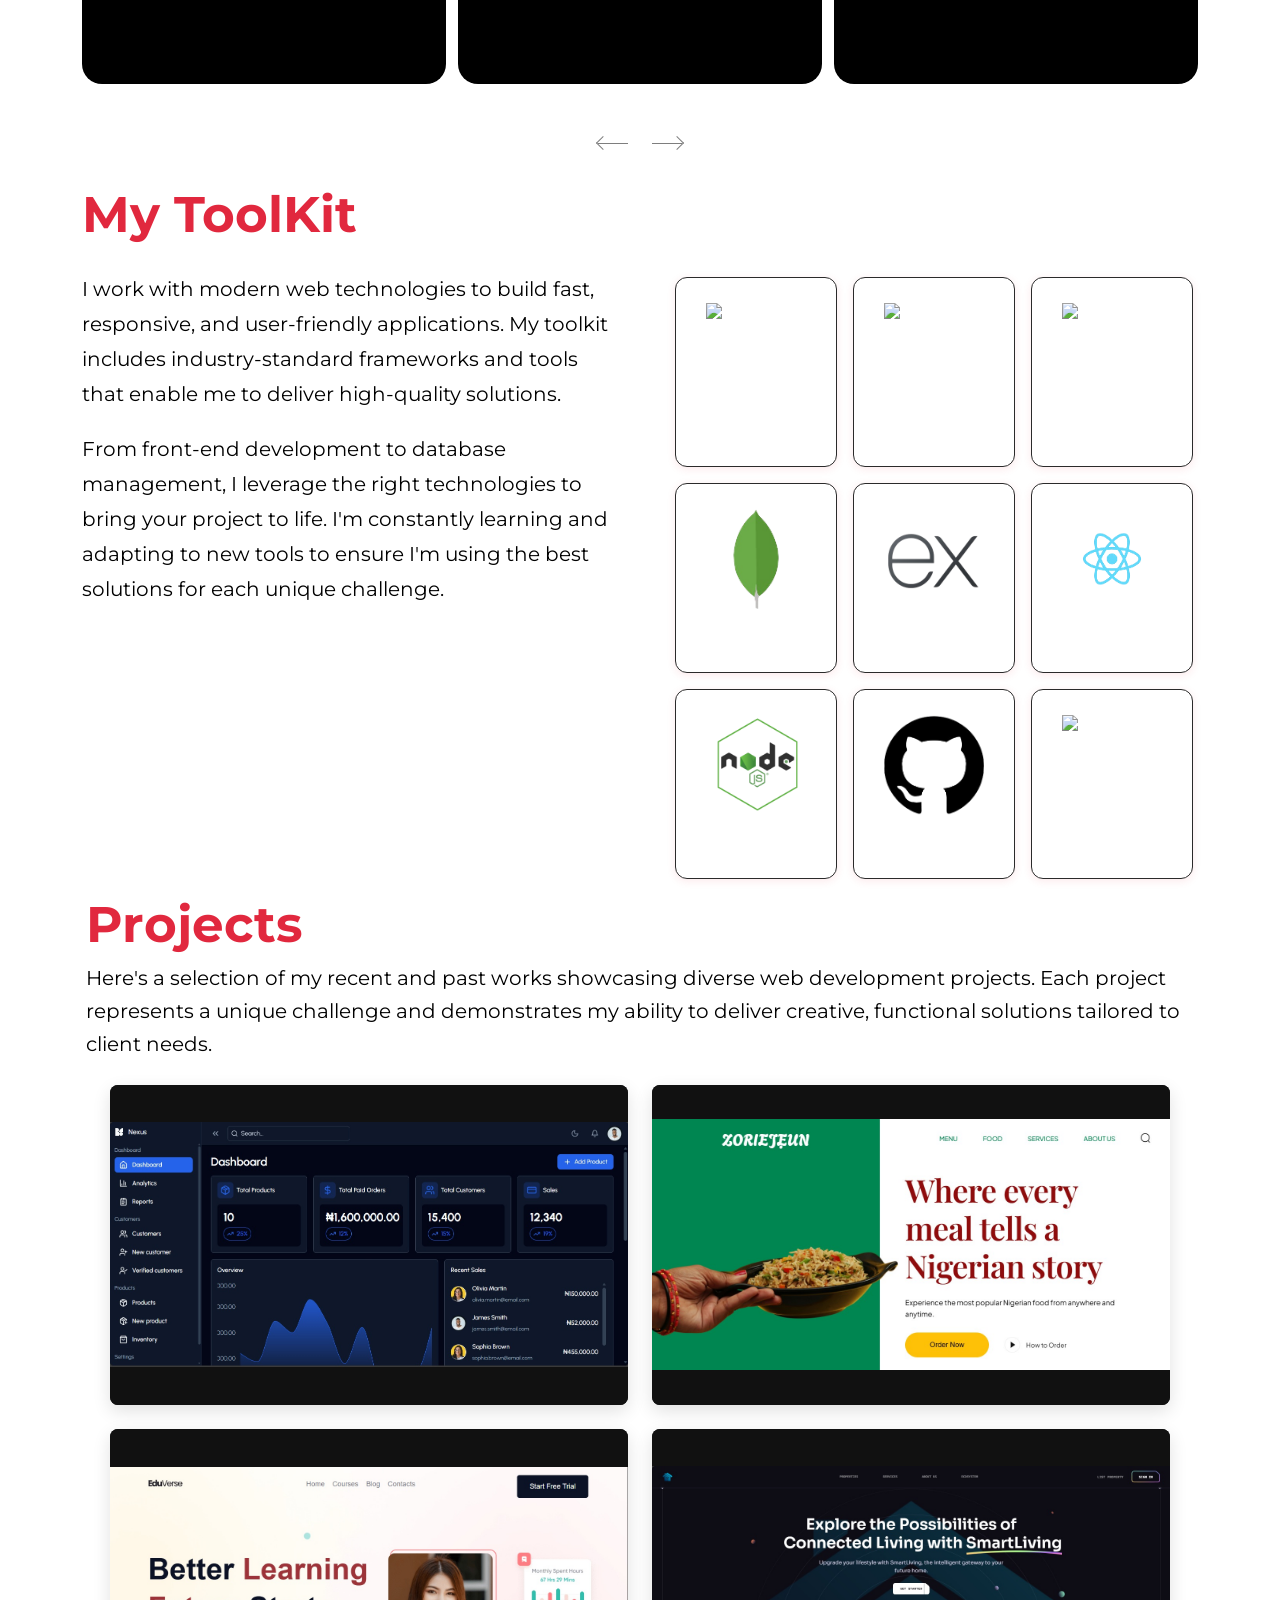
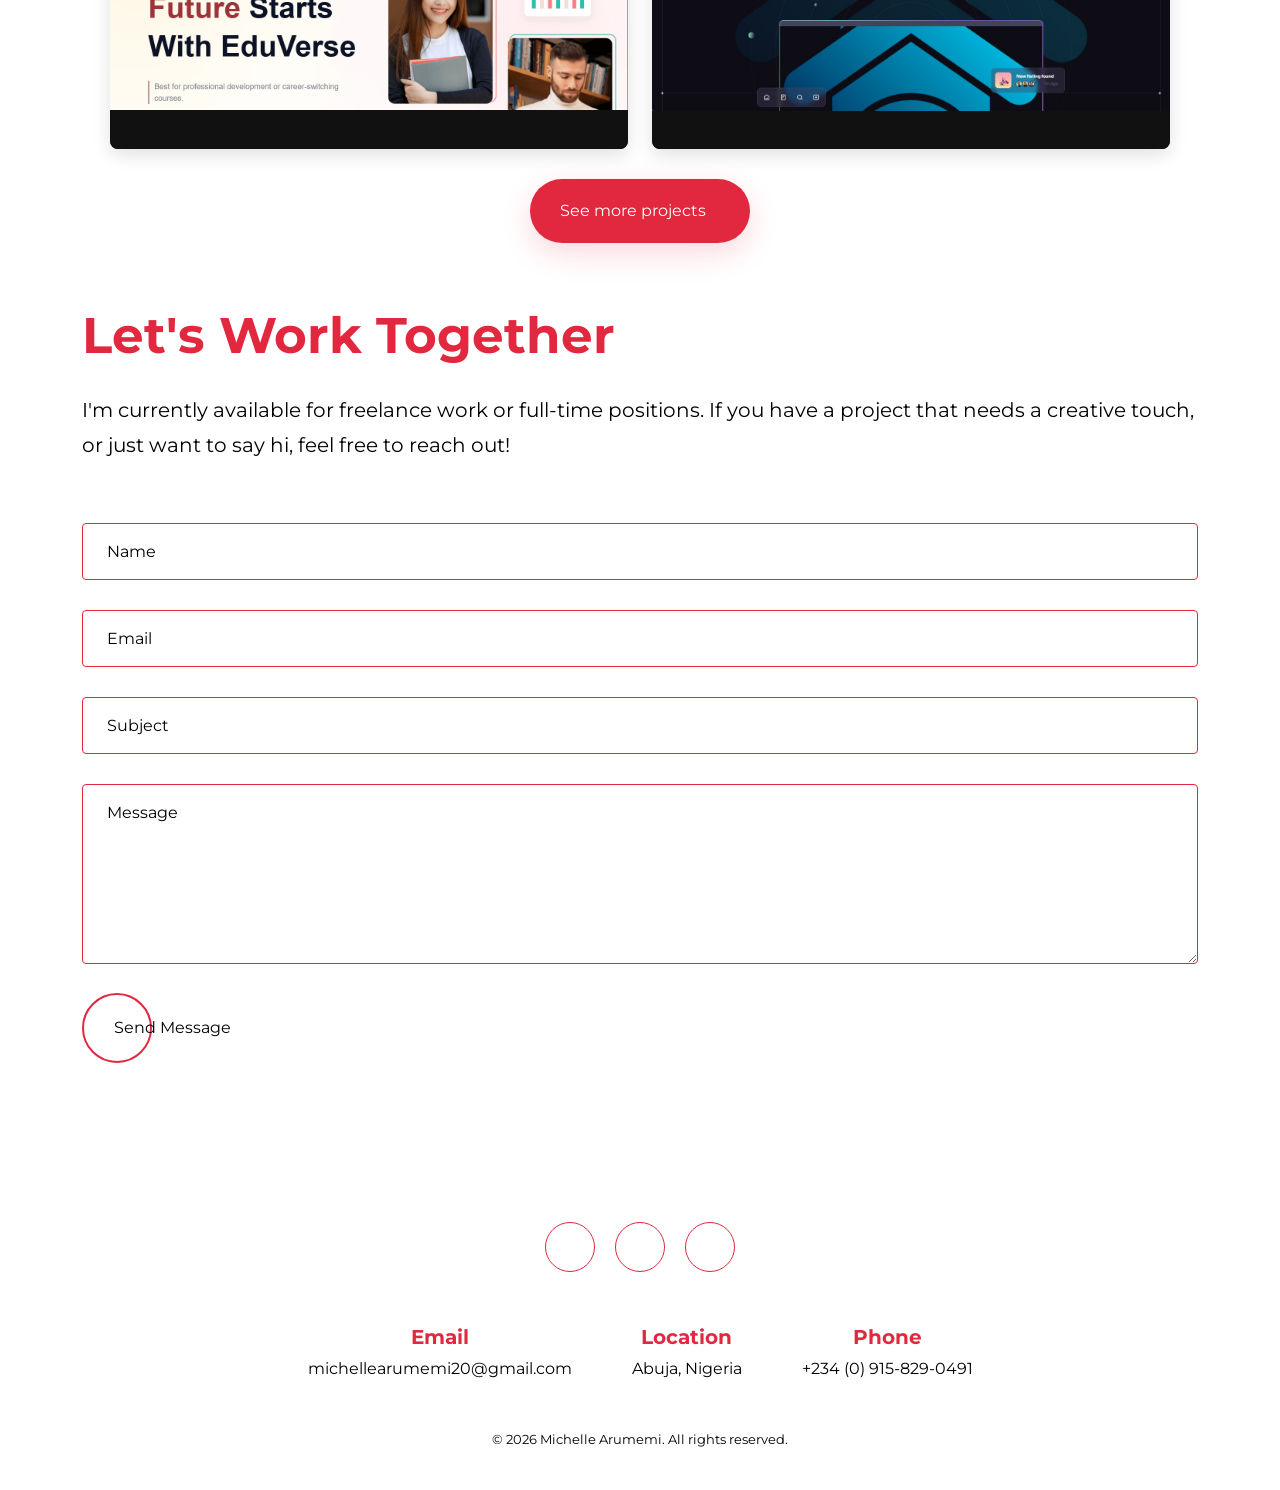
==== commit a9810d90: "Fixed  mobile projects layout, removed extra card gap, and restored CTA icon visibility" ====
--- a/src/index.html
+++ b/src/index.html
@@ -391,8 +391,8 @@
 
       <div class="container">
         <div class="projects-cta">
-          <a href="#" class="btn see-more">See more projects <i class="fa-solid fa-arrow-up-right-from-square"></i><a>
-        </div>
+            <a href="#" class="btn see-more">See more projects <i class="fa-solid fa-arrow-up-right-from-square"></i></a>
+          </div>
       </div>
 
       <!-- #CONTACT -->
--- a/src/css/style.css
+++ b/src/css/style.css
@@ -1298,9 +1298,23 @@
   transform: translateY(1px);
 }
 
+/* Remove generic .btn decorative circle for the projects CTA only */
+.projects-cta .see-more::before {
+  display: none !important;
+}
 @media (max-width: 768px) {
   .projects-card {
     height: 360px;
+  }
+  /* Reduce extra spacing under cards and tighten CTA on smaller screens */
+  #cards {
+    padding-bottom: 12px !important;
+  }
+  .card {
+    margin-bottom: 12px;
+  }
+  .projects-cta {
+    padding: 1.5rem 0;
   }
 }
 
@@ -2282,7 +2296,7 @@
     width: 100%;
     display: flex;
     flex-direction: column;
-    align-items: left;
+    align-items: center; /* center toolkit content on mobile */
   }
 
   .toolkit .section-title {
@@ -2305,31 +2319,33 @@
     display: flex;
     flex-direction: column;
     gap: 10px;
+    align-items: center; /* center wrapper children */
   }
 
   /* 3-col icon grid kept — just smaller */
   .language-grid {
     display: grid;
     grid-template-columns: repeat(3, 1fr);
-    gap: 15px;
-    padding: 15px 10px;
-    margin-left: 3.5px;
+    gap: 12px;
+    padding: 12px 8px;
+    margin: 0 auto; /* center the grid */
     justify-content: center;
     justify-items: center;
-    max-width: 320px;
+    max-width: 360px;
+    width: 100%;
   }
 
   /* Stripped-down icon tiles on mobile (no card borders) */
   .language-item {
-    background-color: transparent;
-    border: none;
-    border-radius: 0;
-    padding: 20px;
+    background-color: var(--pure-white);
+    border: 1px solid #000000; /* thin black border on mobile */
+    border-radius: 10px;
+    padding: 18px;
     display: flex;
     flex-direction: column;
     align-items: center;
-    justify-content: flex-start;
-    gap: 4px;
+    justify-content: center;
+    gap: 6px;
     opacity: 1;
     transform: translateY(0);
     transition: all 0.3s ease;
@@ -2337,6 +2353,7 @@
     cursor: pointer;
     text-align: center;
     width: 100%;
+    box-shadow: none;
   }
 
   .language-item:last-child {
@@ -2390,8 +2407,8 @@
 
   /* Dark mode overrides for stripped-down mobile tiles */
   [data-theme="dark"] .language-item {
-    background-color: transparent;
-    border-bottom-color: rgba(225, 40, 62, 0.3);
+  background-color: #1a1a1a;
+  border-color: #333;
   }
   [data-theme="dark"] .lang-name {
     color: #ffffff;
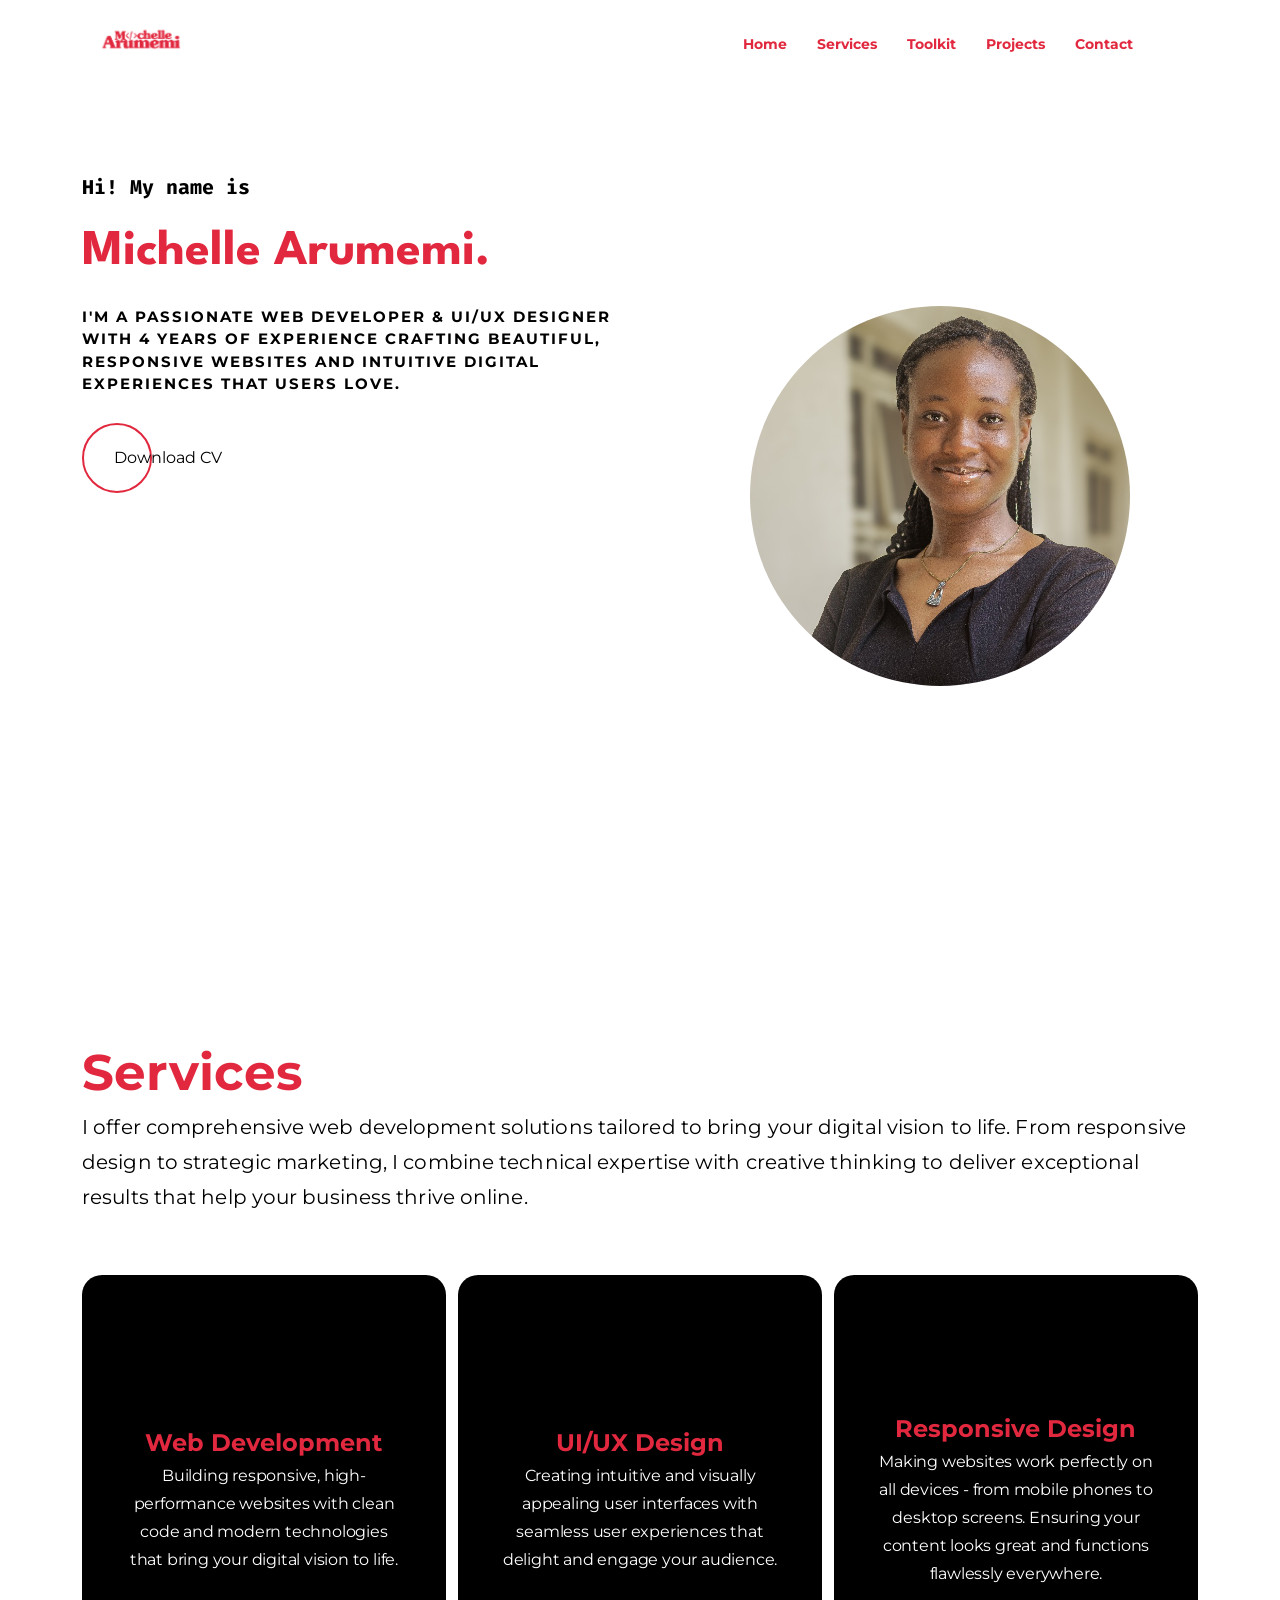
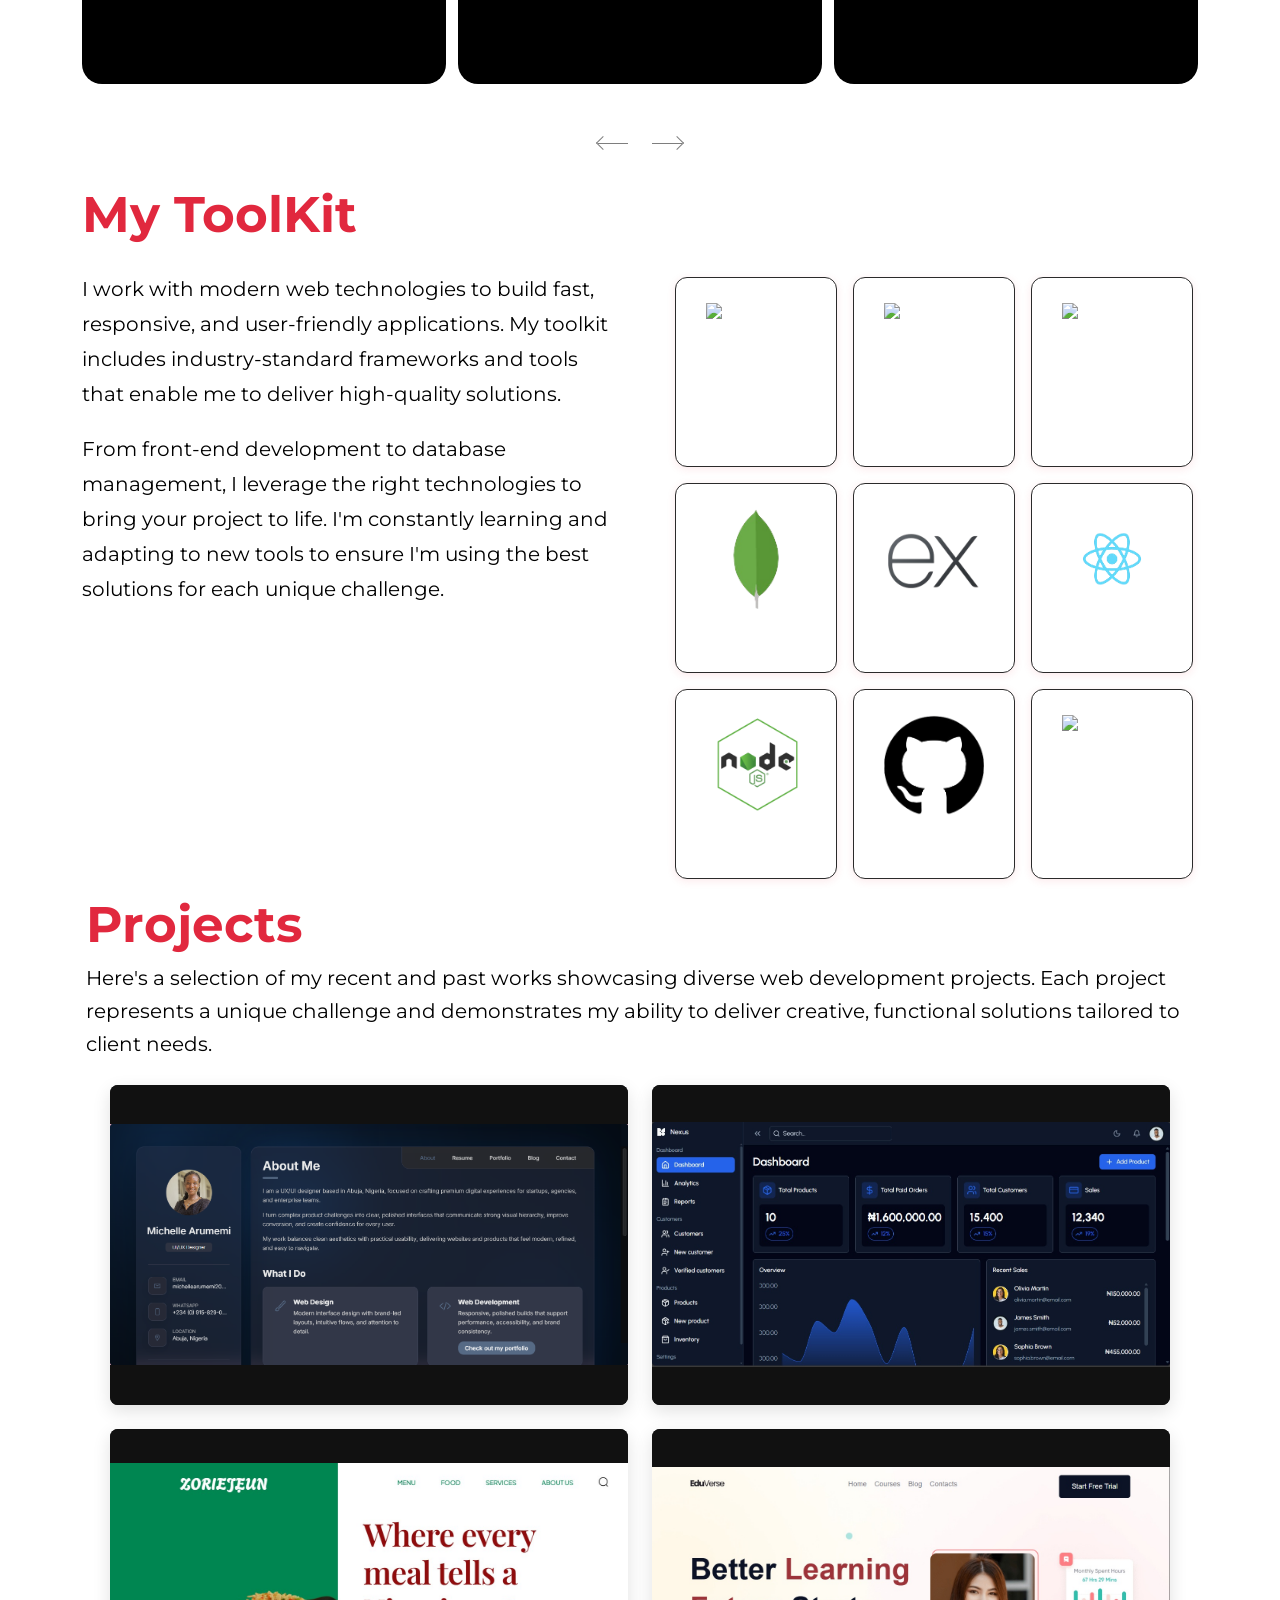
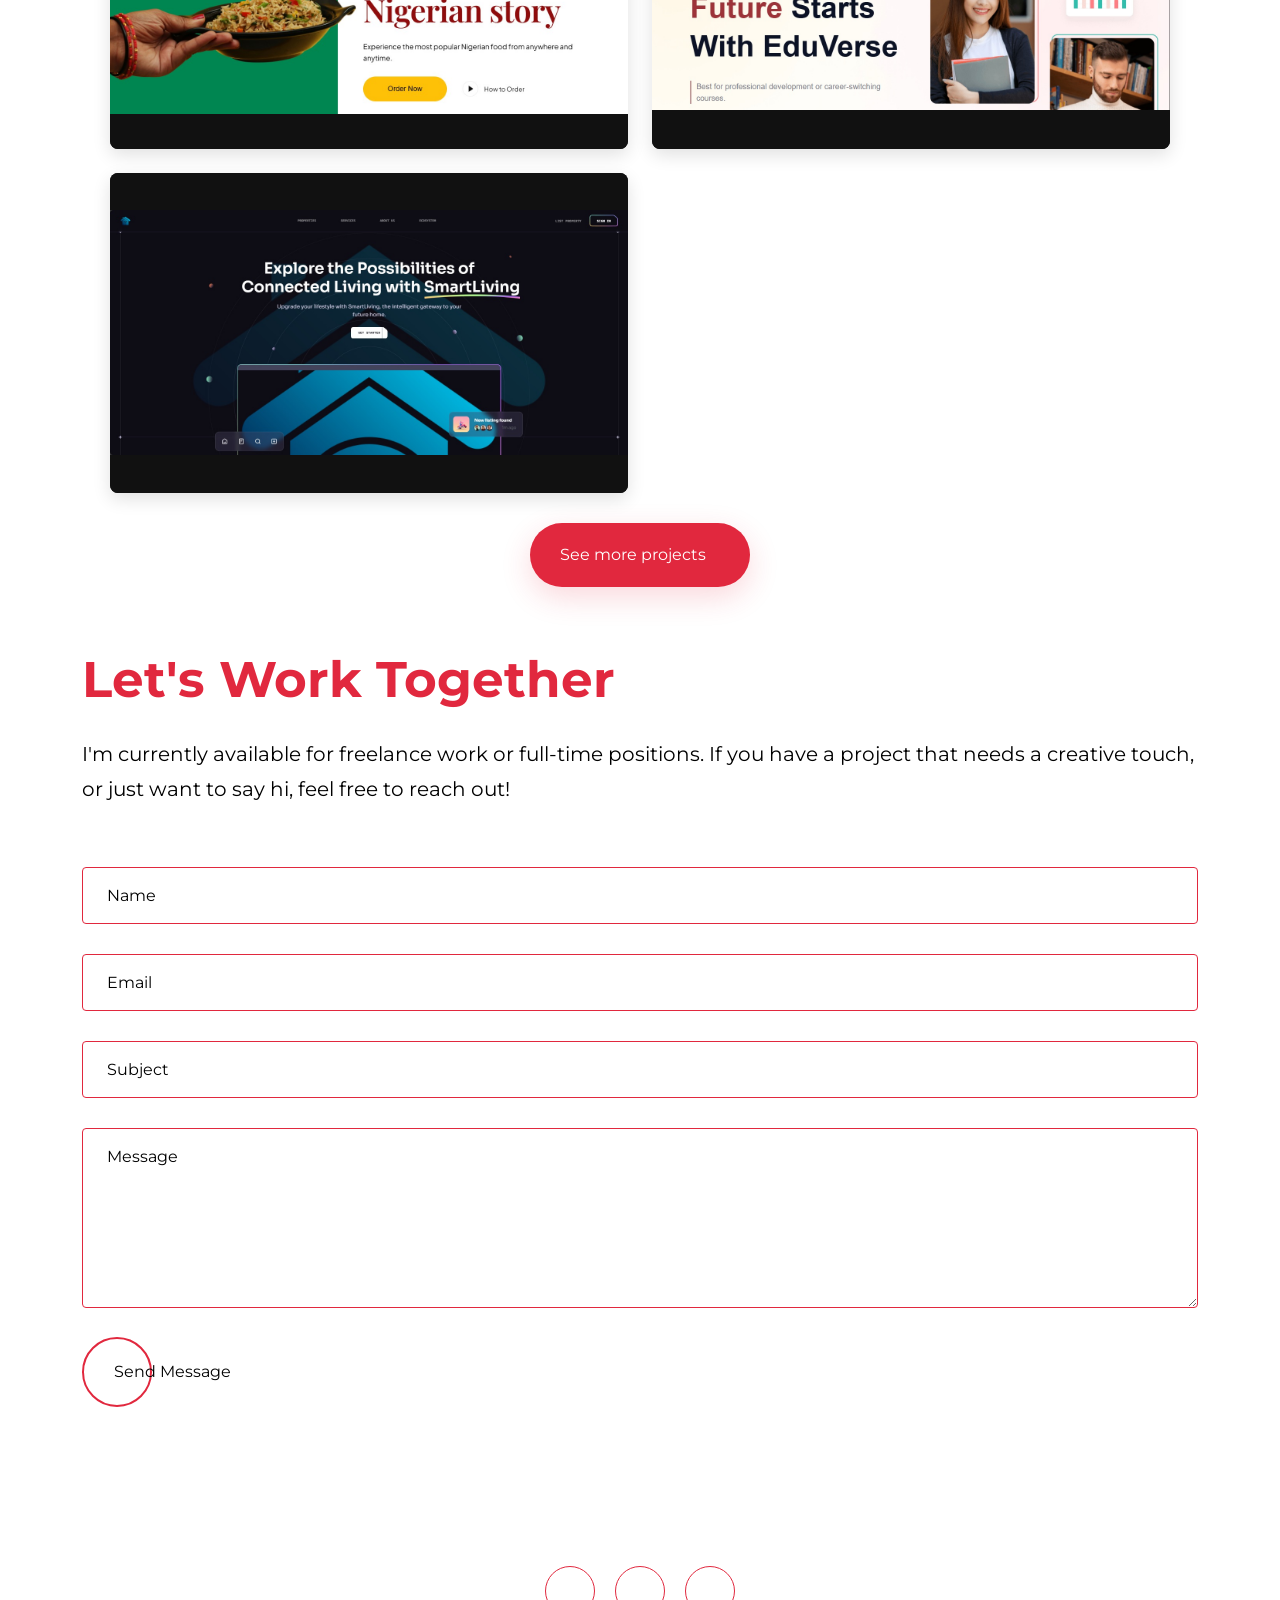
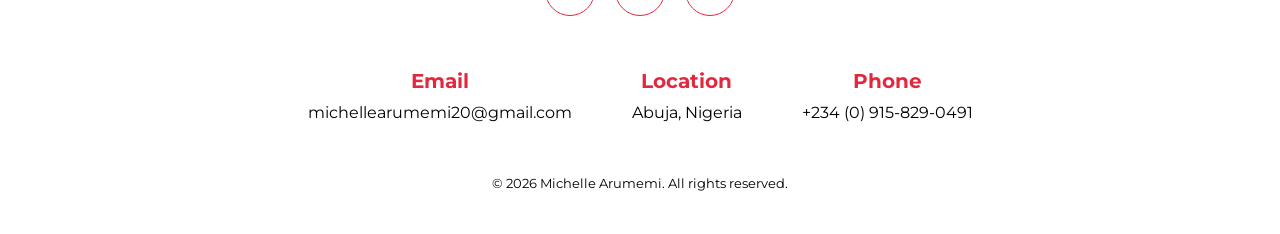
==== commit 44594f9c: "added favicon files" ====
--- a/src/index.html
+++ b/src/index.html
@@ -16,11 +16,11 @@
   <script src="https://kit.fontawesome.com/773b9850e2.js" crossorigin="anonymous"></script>
 
 <!-- Favicon -->
-<link rel="icon" type="image/svg+xml" href="./assets/images/mylogo.svg">
-<link rel="icon" type="image/png" sizes="32x32" href="./assets/images/mylogo-32x32.png">
-<link rel="icon" type="image/png" sizes="16x16" href="./assets/images/mylogo-16x16.png">
-<link rel="apple-touch-icon" sizes="180x180" href="./assets/images/mylogo-180x180.png">
-<link rel="manifest" href="./site.webmanifest">
+<link rel="icon" type="image/x-icon" href="/favicon.ico" />
+<link rel="apple-touch-icon" sizes="180x180" href="/apple-touch-icon.png" />
+<link rel="icon" type="image/png" sizes="32x32" href="/favicon-32x32.png" />
+<link rel="icon" type="image/png" sizes="16x16" href="/favicon-16x16.png" />
+<link rel="manifest" href="/site.webmanifest" />
 
   <!-- google font link -->
   <link rel="preconnect" href="https://fonts.googleapis.com">
@@ -319,7 +319,7 @@
           <div class="card" style="--index: 1;">
             <div class="card__content">
               <div class="projects-card">
-                <img src="./assets/images/portfolio-1.jpg" loading="lazy" alt="Nexus Dashboard">
+                <img src="./assets/images/portfolio-1.png" loading="lazy" alt="Nexus Dashboard">
                 <div class="img-overlay">
                   <ion-icon name="eye-outline" aria-hidden="true"></ion-icon>
                 </div>
@@ -333,11 +333,28 @@
             </div>
           </div>
 
+          <div class="card" style="--index: 1;">
+            <div class="card__content">
+              <div class="projects-card">
+                <img src="./assets/images/portfolio-2.jpg" loading="lazy" alt="Nexus Dashboard">
+                <div class="img-overlay">
+                  <ion-icon name="eye-outline" aria-hidden="true"></ion-icon>
+                </div>
+                <a href="https://nexus-wine-theta.vercel.app/" class="layer-link" target="_blank"></a>
+                <div class="card-overlay">
+                  <h3 class="h3">Nexus</h3>
+                  <p>A modern business intelligence dashboard with comprehensive analytics, customer management, inventory tracking, and reporting tools. 
+                    <br> Built with React, Tailwind CSS, and Recharts.</p>
+                </div>
+              </div>
+            </div>
+          </div>
+
           <!-- Card 2 -->
           <div class="card" style="--index: 2;">
             <div class="card__content">
               <div class="projects-card">
-                <img src="./assets/images/portfolio-2.jpg" loading="lazy" alt="ZORIEJẸUN">
+                <img src="./assets/images/portfolio-3.jpg" loading="lazy" alt="ZORIEJẸUN">
                 <div class="img-overlay">
                   <ion-icon name="eye-outline" aria-hidden="true"></ion-icon>
                 </div>
@@ -355,7 +372,7 @@
           <div class="card" style="--index: 3;">
             <div class="card__content">
               <div class="projects-card">
-                <img src="./assets/images/portfolio-5.jpg" loading="lazy" alt="EduVerse">
+                <img src="./assets/images/portfolio-4.jpg" loading="lazy" alt="EduVerse">
                 <div class="img-overlay">
                   <ion-icon name="eye-outline" aria-hidden="true"></ion-icon>
                 </div>
@@ -373,7 +390,7 @@
           <div class="card" style="--index: 4;">
             <div class="card__content">
               <div class="projects-card">
-                <img src="./assets/images/portfolio-6.jpg" loading="lazy" alt="SmartLiving">
+                <img src="./assets/images/portfolio-5.jpg" loading="lazy" alt="SmartLiving">
                 <div class="img-overlay">
                   <ion-icon name="eye-outline" aria-hidden="true"></ion-icon>
                 </div>
--- a/src/css/style.css
+++ b/src/css/style.css
@@ -1695,56 +1695,6 @@
     transform 0.8s ease-out;
 }
 
-/*=========================================================
-  BREAKPOINTS
-  Strategy: desktop styles are the default (above).
-  Media queries progressively adapt to smaller screens.
-
-  ┌──────────────────────────────────────────────────────┐
-  │  ≤ 768px   Tablets + all phones (drawer nav, etc.)  │
-  │  ≤ 480px   Small phones only (size overrides)        │
-  │  ≤ 360px   Very small phones (tiny text tweaks)      │
-  └──────────────────────────────────────────────────────┘
-=========================================================*/
-
-/*-----------------------------------*\
-  #MEDIA — TABLET + MOBILE  (≤ 768px)
-  This block contains ALL shared mobile logic.
-  480px and 360px breakpoints below only override
-  what actually needs to be different.
-\*-----------------------------------*/
-/* 
-@media (min-width: 1400px) {
-  .container {
-    max-width: 1320px;
-  }
-  .section-title {
-    font-size: 60px;
-  }
-  .hero-banner {
-    width: 450px;
-    height: 450px;
-    right: 200px;
-  }
-  .hero-content {
-    padding-top: 100px;
-  }
-  .name {
-    font-size: 60px;
-  }
-  .language-grid {
-    gap: 20px;
-  }
-  .lang-img {
-    width: 120px;
-    height: 120px;
-  }
-  .projects-card {
-    min-width: 350px;
-    height: 420px;
-  }
-} */
-
 @media (max-width: 1140px) and (min-width: 992px) {
   .container {
     max-width: 960px;
